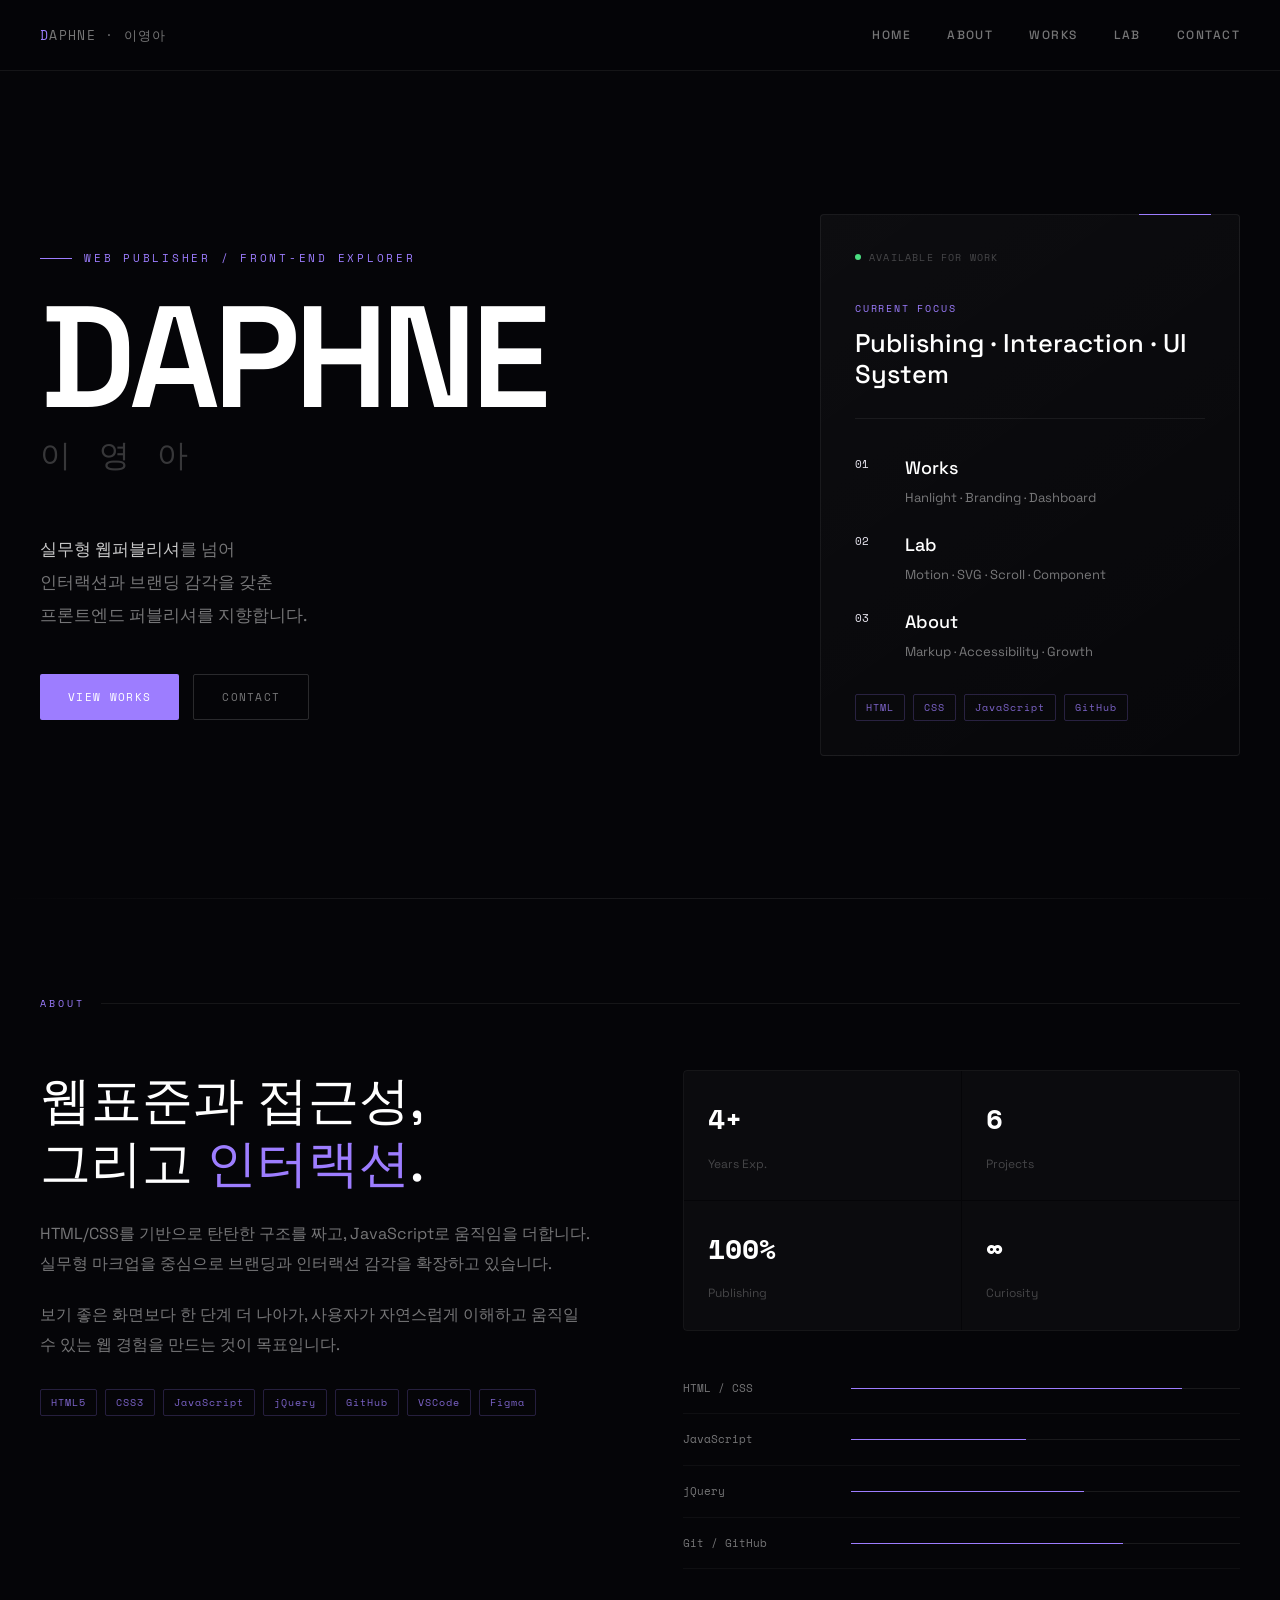
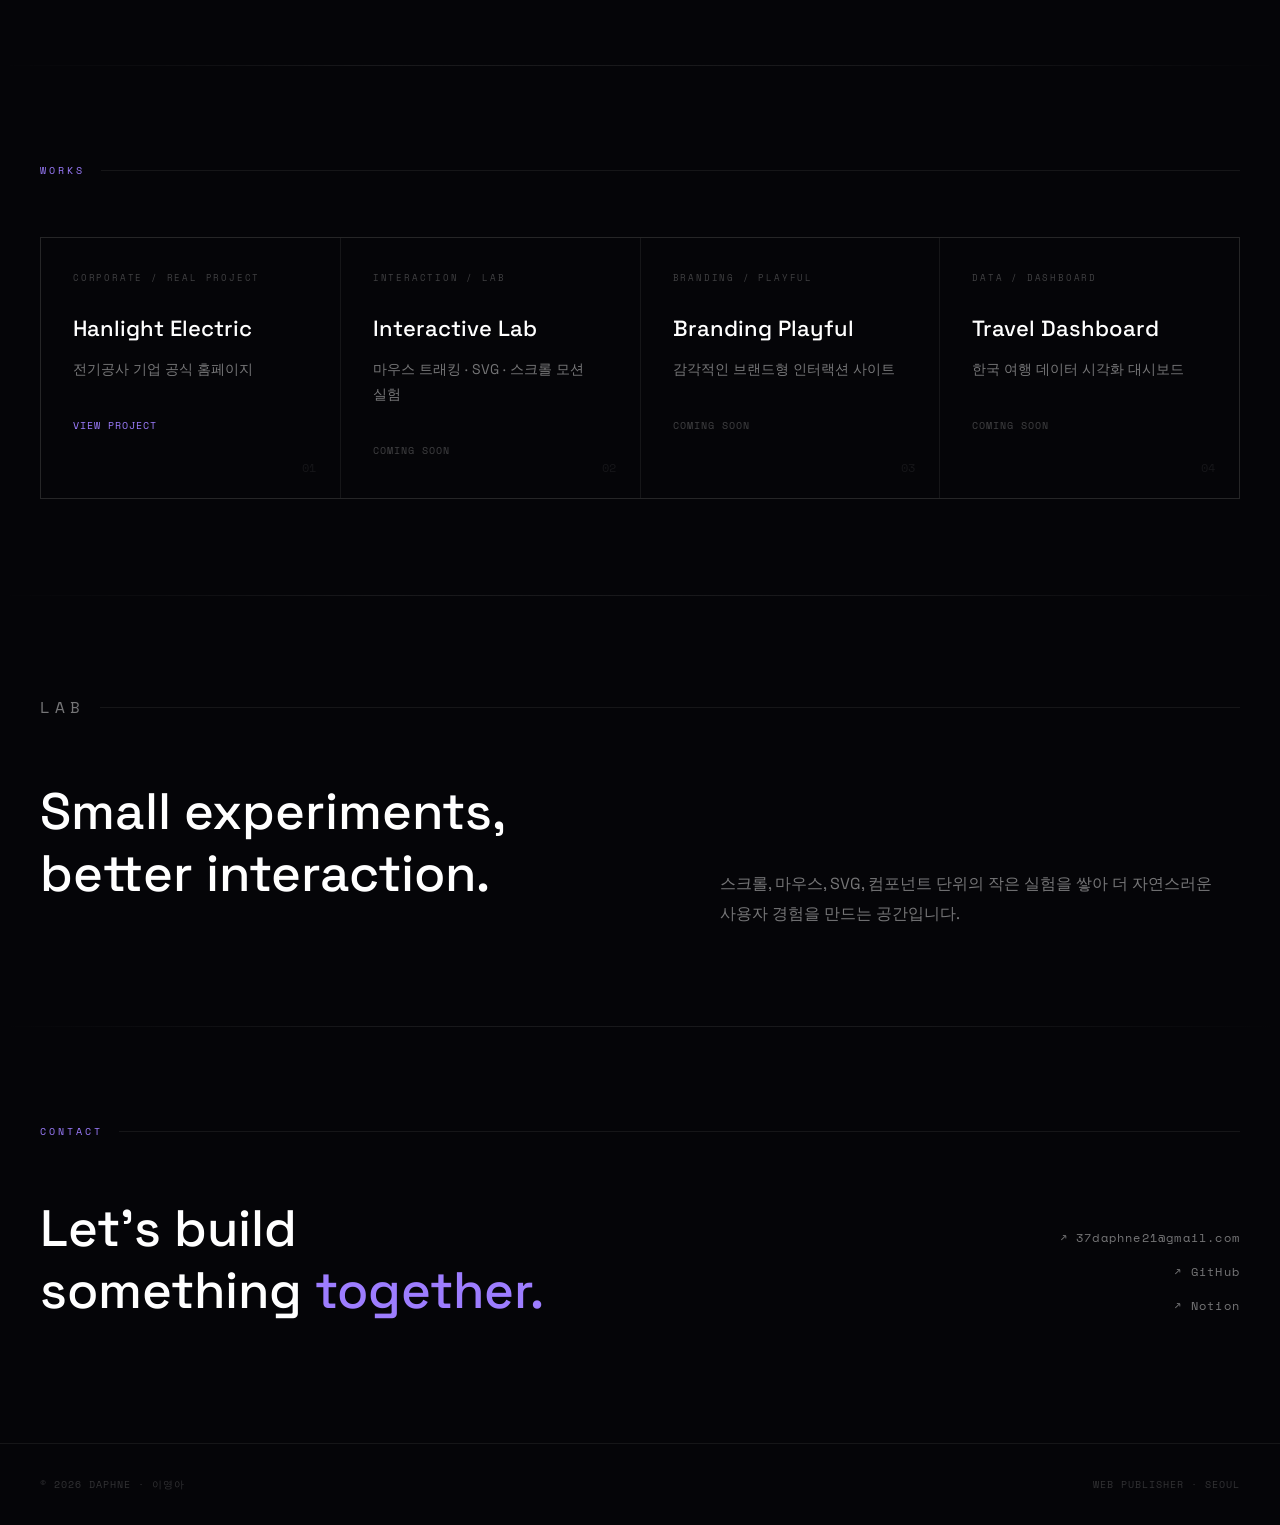
==== index.html @ a9fb4ed0 "[Main] 러프 설계" ====
<!DOCTYPE html>
<html lang="ko">
<head>
  <meta charset="UTF-8">
  <meta name="viewport" content="width=device-width, initial-scale=1.0">
  <meta name="description" content="DAPHNE · 이영아 · Web Publisher Portfolio">
  <meta name="author" content="Daphne · 이영아">
  <title>DAPHNE · 이영아 · Portfolio</title>
  <link rel="preconnect" href="https://fonts.googleapis.com">
  <link rel="preconnect" href="https://fonts.gstatic.com" crossorigin>
  <link href="https://fonts.googleapis.com/css2?family=Space+Grotesk:wght@300;400;500;600;700&family=Space+Mono:wght@400;700&display=swap" rel="stylesheet">
  <link rel="stylesheet" href="./assets/css/style.css">
</head>
<body>
  <header class="header">
    <a href="#hero" class="header__logo"><span>D</span>APHNE · 이영아</a>

    <nav class="header__nav" aria-label="주요 메뉴">
      <a href="#hero">Home</a>
      <a href="#about">About</a>
      <a href="#works">Works</a>
      <a href="#lab">Lab</a>
      <a href="#contact">Contact</a>
    </nav>

    <button type="button" class="header__button" aria-label="메뉴 열기" aria-expanded="false">
      <span></span>
      <span></span>
    </button>
  </header>

  <main>
    <section class="hero" id="hero">
      <div class="hero__content">
        <p class="hero__tag">Web Publisher / Front-end Explorer</p>

        <h1 class="hero__title">
          DAPHNE
        </h1>

        <p class="hero__name">이 영 아</p>

        <p class="hero__desc">
          <strong>실무형 웹퍼블리셔</strong>를 넘어<br>
          인터랙션과 브랜딩 감각을 갖춘<br>
          프론트엔드 퍼블리셔를 지향합니다.
        </p>

        <div class="hero__links">
          <a href="#works" class="button button--primary">View Works</a>
          <a href="#contact" class="button button--line">Contact</a>
        </div>
      </div>

      <aside class="hero__panel" aria-label="Portfolio Summary">
        <div class="hero__status">
          <span class="hero__dot"></span>
          Available for work
        </div>

        <div class="hero__panel-block">
          <p class="hero__panel-label">Current Focus</p>
          <p class="hero__panel-title">Publishing · Interaction · UI System</p>
        </div>

        <ol class="hero__index-list">
          <li>
            <span>01</span>
            <a href="#works">
              <strong>Works</strong>
              <em>Hanlight · Branding · Dashboard</em>
            </a>
          </li>
          <li>
            <span>02</span>
            <a href="#lab">
              <strong>Lab</strong>
              <em>Motion · SVG · Scroll · Component</em>
            </a>
          </li>
          <li>
            <span>03</span>
            <a href="#about">
              <strong>About</strong>
              <em>Markup · Accessibility · Growth</em>
            </a>
          </li>
        </ol>

        <div class="hero__stack">
          <span>HTML</span>
          <span>CSS</span>
          <span>JavaScript</span>
          <span>GitHub</span>
        </div>
      </aside>
    </section>

    <div class="divider"></div>

    <section class="section about" id="about">
      <p class="section__label">About</p>

      <div class="about__grid">
        <div>
          <h2 class="about__title">웹표준과 접근성,<br>그리고 <em>인터랙션</em>.</h2>
          <p class="about__text">HTML/CSS를 기반으로 탄탄한 구조를 짜고, JavaScript로 움직임을 더합니다. 실무형 마크업을 중심으로 브랜딩과 인터랙션 감각을 확장하고 있습니다.</p>
          <p class="about__text">보기 좋은 화면보다 한 단계 더 나아가, 사용자가 자연스럽게 이해하고 움직일 수 있는 웹 경험을 만드는 것이 목표입니다.</p>

          <div class="tag-list">
            <span>HTML5</span>
            <span>CSS3</span>
            <span>JavaScript</span>
            <span>jQuery</span>
            <span>GitHub</span>
            <span>VSCode</span>
            <span>Figma</span>
          </div>
        </div>

        <div class="about__side">
          <div class="stat-list">
            <div>
              <strong>4+</strong>
              <span>Years Exp.</span>
            </div>
            <div>
              <strong>6</strong>
              <span>Projects</span>
            </div>
            <div>
              <strong>100%</strong>
              <span>Publishing</span>
            </div>
            <div>
              <strong>∞</strong>
              <span>Curiosity</span>
            </div>
          </div>

          <ul class="skill-list">
            <li><span>HTML / CSS</span><i data-width="85"></i></li>
            <li><span>JavaScript</span><i data-width="45"></i></li>
            <li><span>jQuery</span><i data-width="60"></i></li>
            <li><span>Git / GitHub</span><i data-width="70"></i></li>
          </ul>
        </div>
      </div>
    </section>

    <div class="divider"></div>

    <section class="section works" id="works">
      <p class="section__label">Works</p>

      <div class="works__grid">
        <article class="work-card">
          <p>Corporate / Real Project</p>
          <h3>Hanlight Electric</h3>
          <span>전기공사 기업 공식 홈페이지</span>
          <a href="https://37daphne21.github.io/hanlight/" target="_blank" rel="noopener">View Project</a>
          <em>01</em>
        </article>

        <article class="work-card">
          <p>Interaction / Lab</p>
          <h3>Interactive Lab</h3>
          <span>마우스 트래킹 · SVG · 스크롤 모션 실험</span>
          <b>Coming Soon</b>
          <em>02</em>
        </article>

        <article class="work-card">
          <p>Branding / Playful</p>
          <h3>Branding Playful</h3>
          <span>감각적인 브랜드형 인터랙션 사이트</span>
          <b>Coming Soon</b>
          <em>03</em>
        </article>

        <article class="work-card">
          <p>Data / Dashboard</p>
          <h3>Travel Dashboard</h3>
          <span>한국 여행 데이터 시각화 대시보드</span>
          <b>Coming Soon</b>
          <em>04</em>
        </article>
      </div>
    </section>

    <div class="divider"></div>

    <section class="section lab" id="lab">
      <p class="section__label">Lab</p>

      <div class="lab__grid">
        <h2>Small experiments,<br>better interaction.</h2>
        <p>스크롤, 마우스, SVG, 컴포넌트 단위의 작은 실험을 쌓아 더 자연스러운 사용자 경험을 만드는 공간입니다.</p>
      </div>
    </section>

    <div class="divider"></div>

    <section class="section contact" id="contact">
      <p class="section__label">Contact</p>

      <div class="contact__grid">
        <h2>Let's build<br>something <em>together.</em></h2>

        <div class="contact__links">
          <a href="mailto:37daphne21@gmail.com">↗ 37daphne21@gmail.com</a>
          <a href="https://github.com/37Daphne21" target="_blank" rel="noopener">↗ GitHub</a>
          <a href="https://www.notion.so/daphne3721/" target="_blank" rel="noopener">↗ Notion</a>
        </div>
      </div>
    </section>
  </main>

  <footer class="footer">
    <span>© 2026 DAPHNE · 이영아</span>
    <span>WEB PUBLISHER · SEOUL</span>
  </footer>
  <script src="./assets/js/main.js"></script>
</body>
</html>
---- assets/css/style.css ----
@charset "UTF-8";

/* Root */
:root {
  --color-bg: #050508;
  --color-surface: rgba(255, 255, 255, 0.025);
  --color-border: rgba(255, 255, 255, 0.065);
  --color-text: #e8e6f0;
  --color-muted: rgba(255, 255, 255, 0.45);
  --color-dim: rgba(255, 255, 255, 0.24);
  --color-accent: #9d7dff;
  --color-accent-hover: #b399ff;
  --color-green: #4ade80;
  --font-sans: 'Space Grotesk', sans-serif;
  --font-mono: 'Space Mono', monospace;
  --side-padding: clamp(20px, 5vw, 40px);
}

/* Reset */
*, *::before, *::after {
  box-sizing: border-box;
}

html {
  scroll-behavior: smooth;
  -webkit-text-size-adjust: 100%;
}

body {
  overflow-x: hidden;
  overflow-wrap: break-word;
  min-width: 320px;
  margin: 0;
  background: var(--color-bg);
  color: var(--color-text);
  font-family: var(--font-sans);
  font-size: 16px;
  line-height: 1.7;
  word-break: keep-all;
}

h1, h2, h3, h4, h5, h6, p, figure, blockquote {
  margin: 0;
}

ul, ol {
  margin: 0;
  padding: 0;
  list-style: none;
}

a {
  color: inherit;
  text-decoration: none;
}

button {
  padding: 0;
  border: 0;
  background: none;
  font: inherit;
  cursor: pointer;
}

/* Header */
.header {
  position: sticky;
  top: 0;
  z-index: 100;
  display: flex;
  align-items: center;
  justify-content: space-between;
  padding: 24px var(--side-padding);
  border-bottom: 1px solid var(--color-border);
  background: rgba(5, 5, 8, 0.86);
  backdrop-filter: blur(12px);
}

.header__logo {
  font-family: var(--font-mono);
  font-size: 13px;
  letter-spacing: 0.1em;
  color: var(--color-muted);
}

.header__logo span {
  color: var(--color-accent);
}

.header__nav {
  display: flex;
  gap: clamp(22px, 3vw, 36px);
}

.header__nav a {
  font-size: 12px;
  font-weight: 500;
  letter-spacing: 0.12em;
  color: var(--color-muted);
  text-transform: uppercase;
  transition: color 0.2s ease;
}

.header__nav a:hover {
  color: #fff;
}

.header__button {
  display: none;
  flex-direction: column;
  gap: 5px;
  padding: 4px;
}

.header__button span {
  display: block;
  width: 22px;
  height: 1px;
  background: var(--color-muted);
}

/* Hero */
.hero {
  position: relative;
  z-index: 1;
  display: grid;
  grid-template-columns: minmax(0, 1fr) minmax(300px, 420px);
  align-items: center;
  gap: clamp(40px, 7vw, 120px);
  min-height: calc(100svh - 73px);
  padding: clamp(56px, 8vw, 104px) var(--side-padding) clamp(72px, 8vw, 112px);
}

.hero__tag {
  display: flex;
  align-items: center;
  gap: 12px;
  margin-bottom: 24px;
  font-family: var(--font-mono);
  font-size: 11px;
  letter-spacing: 0.25em;
  color: var(--color-accent);
  text-transform: uppercase;
}

.hero__tag::before {
  content: "";
  width: 32px;
  height: 1px;
  background: var(--color-accent);
}

.hero__title {
  margin-bottom: 6px;
  font-size: clamp(64px, 12vw, 144px);
  font-weight: 600;
  line-height: 0.92;
  letter-spacing: -0.045em;
  color: #fff;
}

.hero__name {
  margin-bottom: clamp(34px, 4vw, 52px);
  font-size: clamp(17px, 2.4vw, 34px);
  font-weight: 300;
  letter-spacing: 0.32em;
  color: rgba(255, 255, 255, 0.2);
}

.hero__desc {
  max-width: 520px;
  margin-bottom: 42px;
  font-size: clamp(16px, 1.35vw, 20px);
  line-height: 1.9;
  color: var(--color-muted);
}

.hero__desc strong {
  color: rgba(255, 255, 255, 0.78);
  font-weight: 500;
}

.hero__links {
  display: flex;
  flex-wrap: wrap;
  gap: 14px;
}

.button {
  display: inline-flex;
  align-items: center;
  justify-content: center;
  padding: 13px 28px;
  border-radius: 2px;
  font-family: var(--font-mono);
  font-size: 11px;
  letter-spacing: 0.12em;
  text-transform: uppercase;
  transition: background 0.2s ease, border-color 0.2s ease, color 0.2s ease;
}

.button--primary {
  background: var(--color-accent);
  color: #fff;
}

.button--primary:hover {
  background: var(--color-accent-hover);
}

.button--line {
  border: 1px solid rgba(255, 255, 255, 0.15);
  color: var(--color-muted);
}

.button--line:hover {
  border-color: rgba(255, 255, 255, 0.4);
  color: #fff;
}

.hero__panel {
  position: relative;
  padding: clamp(24px, 3vw, 34px);
  border: 1px solid var(--color-border);
  border-radius: 4px;
  background: linear-gradient(145deg, rgba(255, 255, 255, 0.035), rgba(255, 255, 255, 0.012));
}

.hero__panel::before {
  content: "";
  position: absolute;
  top: -1px;
  right: 28px;
  width: 72px;
  height: 1px;
  background: var(--color-accent);
}

.hero__status {
  display: flex;
  align-items: center;
  gap: 8px;
  margin-bottom: 34px;
  font-family: var(--font-mono);
  font-size: 10px;
  letter-spacing: 0.12em;
  color: var(--color-dim);
  text-transform: uppercase;
}

.hero__dot {
  width: 6px;
  height: 6px;
  border-radius: 50%;
  background: var(--color-green);
  animation: pulse 2s ease-in-out infinite;
}

.hero__panel-block {
  margin-bottom: 34px;
  padding-bottom: 28px;
  border-bottom: 1px solid var(--color-border);
}

.hero__panel-label {
  margin-bottom: 10px;
  font-family: var(--font-mono);
  font-size: 10px;
  letter-spacing: 0.18em;
  color: var(--color-accent);
  text-transform: uppercase;
}

.hero__panel-title {
  font-size: clamp(20px, 2vw, 28px);
  font-weight: 500;
  line-height: 1.25;
  color: #fff;
}

.hero__index-list {
  display: grid;
  gap: 22px;
  margin-bottom: 32px;
}

.hero__index-list li {
  display: grid;
  grid-template-columns: 34px minmax(0, 1fr);
  gap: 16px;
}

.hero__index-list span {
  padding-top: 2px;
  font-family: var(--font-mono);
  font-size: 11px;
  color: var(--color-text-dim);
}

.hero__index-list strong {
  display: block;
  margin-bottom: 4px;
  font-size: 18px;
  font-weight: 500;
  color: #fff;
}

.hero__index-list em {
  display: block;
  font-size: 13px;
  font-style: normal;
  line-height: 1.55;
  color: var(--color-muted);
}

.hero__stack {
  display: flex;
  flex-wrap: wrap;
  gap: 8px;
}

.hero__stack span,
.tag-list span {
  padding: 4px 10px;
  border: 1px solid rgba(157, 125, 255, 0.22);
  border-radius: 2px;
  font-family: var(--font-mono);
  font-size: 10px;
  letter-spacing: 0.1em;
  color: rgba(157, 125, 255, 0.78);
}

@keyframes pulse {
  0%, 100% {
    opacity: 1;
  }

  50% {
    opacity: 0.3;
  }
}

/* Common Section */
.divider {
  position: relative;
  z-index: 1;
  height: 1px;
  background: linear-gradient(90deg, transparent, rgba(255, 255, 255, 0.08) 30%, rgba(255, 255, 255, 0.08) 70%, transparent);
}

.section {
  position: relative;
  z-index: 1;
  padding: clamp(64px, 8vw, 96px) var(--side-padding);
}

.section__label {
  display: flex;
  align-items: center;
  gap: 16px;
  margin-bottom: clamp(36px, 5vw, 58px);
  font-family: var(--font-mono);
  font-size: 10px;
  letter-spacing: 0.3em;
  color: var(--color-accent);
  text-transform: uppercase;
}

.section__label::after {
  content: "";
  flex: 1;
  height: 1px;
  background: var(--color-border);
}

/* About */
.about__grid {
  display: grid;
  grid-template-columns: 1fr 1fr;
  gap: clamp(42px, 7vw, 86px);
  align-items: start;
}

.about__title,
.lab h2,
.contact h2 {
  margin-bottom: 24px;
  font-size: clamp(28px, 4vw, 56px);
  font-weight: 500;
  line-height: 1.22;
  color: #fff;
}

.about__title em,
.contact h2 em {
  color: var(--color-accent);
  font-style: normal;
}

.about__text {
  max-width: 620px;
  margin-bottom: 20px;
  font-size: 16px;
  line-height: 1.9;
  color: var(--color-muted);
}

.tag-list {
  display: flex;
  flex-wrap: wrap;
  gap: 8px;
  margin-top: 28px;
}

.stat-list {
  display: grid;
  grid-template-columns: repeat(2, 1fr);
  gap: 1px;
  margin-bottom: 32px;
  border: 1px solid var(--color-border);
  border-radius: 4px;
  overflow: hidden;
}

.stat-list div {
  padding: 24px;
  background: var(--color-surface);
}

.stat-list strong {
  display: block;
  margin-bottom: 6px;
  font-family: var(--font-mono);
  font-size: 28px;
  color: #fff;
}

.stat-list span {
  font-size: 12px;
  color: var(--color-dim);
}

.skill-list li {
  display: grid;
  grid-template-columns: 150px 1fr;
  align-items: center;
  gap: 18px;
  padding: 16px 0;
  border-bottom: 1px solid rgba(255, 255, 255, 0.04);
}

.skill-list span {
  font-family: var(--font-mono);
  font-size: 11px;
  color: var(--color-muted);
}

.skill-list i {
  position: relative;
  display: block;
  height: 1px;
  background: rgba(255, 255, 255, 0.08);
}

.skill-list i::before {
  content: "";
  position: absolute;
  left: 0;
  top: 0;
  width: var(--bar-width, 0%);
  height: 1px;
  background: var(--color-accent);
  transition: width 1.2s cubic-bezier(0.4, 0, 0.2, 1);
}

/* Works */
.works__grid {
  display: grid;
  grid-template-columns: repeat(auto-fit, minmax(260px, 1fr));
  gap: 1px;
  border: 1px solid var(--color-border);
  background: var(--color-border);
}

.work-card {
  position: relative;
  overflow: hidden;
  min-height: 260px;
  padding: 32px;
  background: var(--color-bg);
  transition: background 0.2s ease;
}

.work-card:hover {
  background: rgba(157, 125, 255, 0.05);
}

.work-card p {
  margin-bottom: 24px;
  font-family: var(--font-mono);
  font-size: 9px;
  letter-spacing: 0.2em;
  color: var(--color-dim);
  text-transform: uppercase;
}

.work-card h3 {
  margin-bottom: 10px;
  font-size: 22px;
  font-weight: 500;
  color: #fff;
}

.work-card > span {
  display: block;
  margin-bottom: 28px;
  font-size: 14px;
  line-height: 1.8;
  color: var(--color-muted);
}

.work-card a,
.work-card b {
  font-family: var(--font-mono);
  font-size: 10px;
  letter-spacing: 0.1em;
  color: var(--color-accent);
  text-transform: uppercase;
}

.work-card b {
  color: var(--color-dim);
  font-weight: 400;
}

.work-card em {
  position: absolute;
  right: 24px;
  bottom: 20px;
  font-family: var(--font-mono);
  font-size: 12px;
  font-style: normal;
  color: rgba(255, 255, 255, 0.07);
}

/* Lab */
.lab__grid {
  display: grid;
  grid-template-columns: minmax(0, 1fr) minmax(260px, 520px);
  gap: clamp(36px, 6vw, 86px);
  align-items: end;
}

.lab p {
  font-size: 16px;
  line-height: 1.9;
  color: var(--color-muted);
}

/* Contact */
.contact__grid {
  display: grid;
  grid-template-columns: 1fr auto;
  gap: clamp(36px, 7vw, 96px);
  align-items: center;
}

.contact__links {
  display: grid;
  gap: 14px;
  justify-items: end;
}

.contact__links a {
  font-family: var(--font-mono);
  font-size: 12px;
  letter-spacing: 0.1em;
  color: var(--color-muted);
  transition: color 0.2s ease;
}

.contact__links a:hover {
  color: var(--color-accent);
}

/* Footer */
.footer {
  position: relative;
  z-index: 1;
  display: flex;
  justify-content: space-between;
  gap: 12px;
  padding: 32px var(--side-padding);
  border-top: 1px solid var(--color-border);
  font-family: var(--font-mono);
  font-size: 10px;
  letter-spacing: 0.1em;
  color: rgba(255, 255, 255, 0.18);
}

/* Responsive */
@media (max-width: 900px) {
  .header__nav {
    display: none;
  }

  .header__button {
    display: flex;
  }

  .hero {
    grid-template-columns: 1fr;
    align-items: start;
    min-height: auto;
  }

  .hero__panel {
    max-width: 620px;
  }

  .about__grid,
  .lab__grid,
  .contact__grid {
    grid-template-columns: 1fr;
  }

  .contact__links {
    justify-items: start;
  }
}

@media (max-width: 640px) {
  .header {
    padding: 20px var(--side-padding);
  }

  .hero {
    padding-top: 52px;
  }

  .hero__title {
    font-size: clamp(54px, 18vw, 86px);
  }

  .hero__links {
    flex-direction: column;
    align-items: flex-start;
  }

  .button {
    width: 100%;
  }

  .skill-list li {
    grid-template-columns: 1fr;
    gap: 10px;
  }

  .stat-list {
    grid-template-columns: 1fr 1fr;
  }

  .footer {
    flex-direction: column;
  }
}
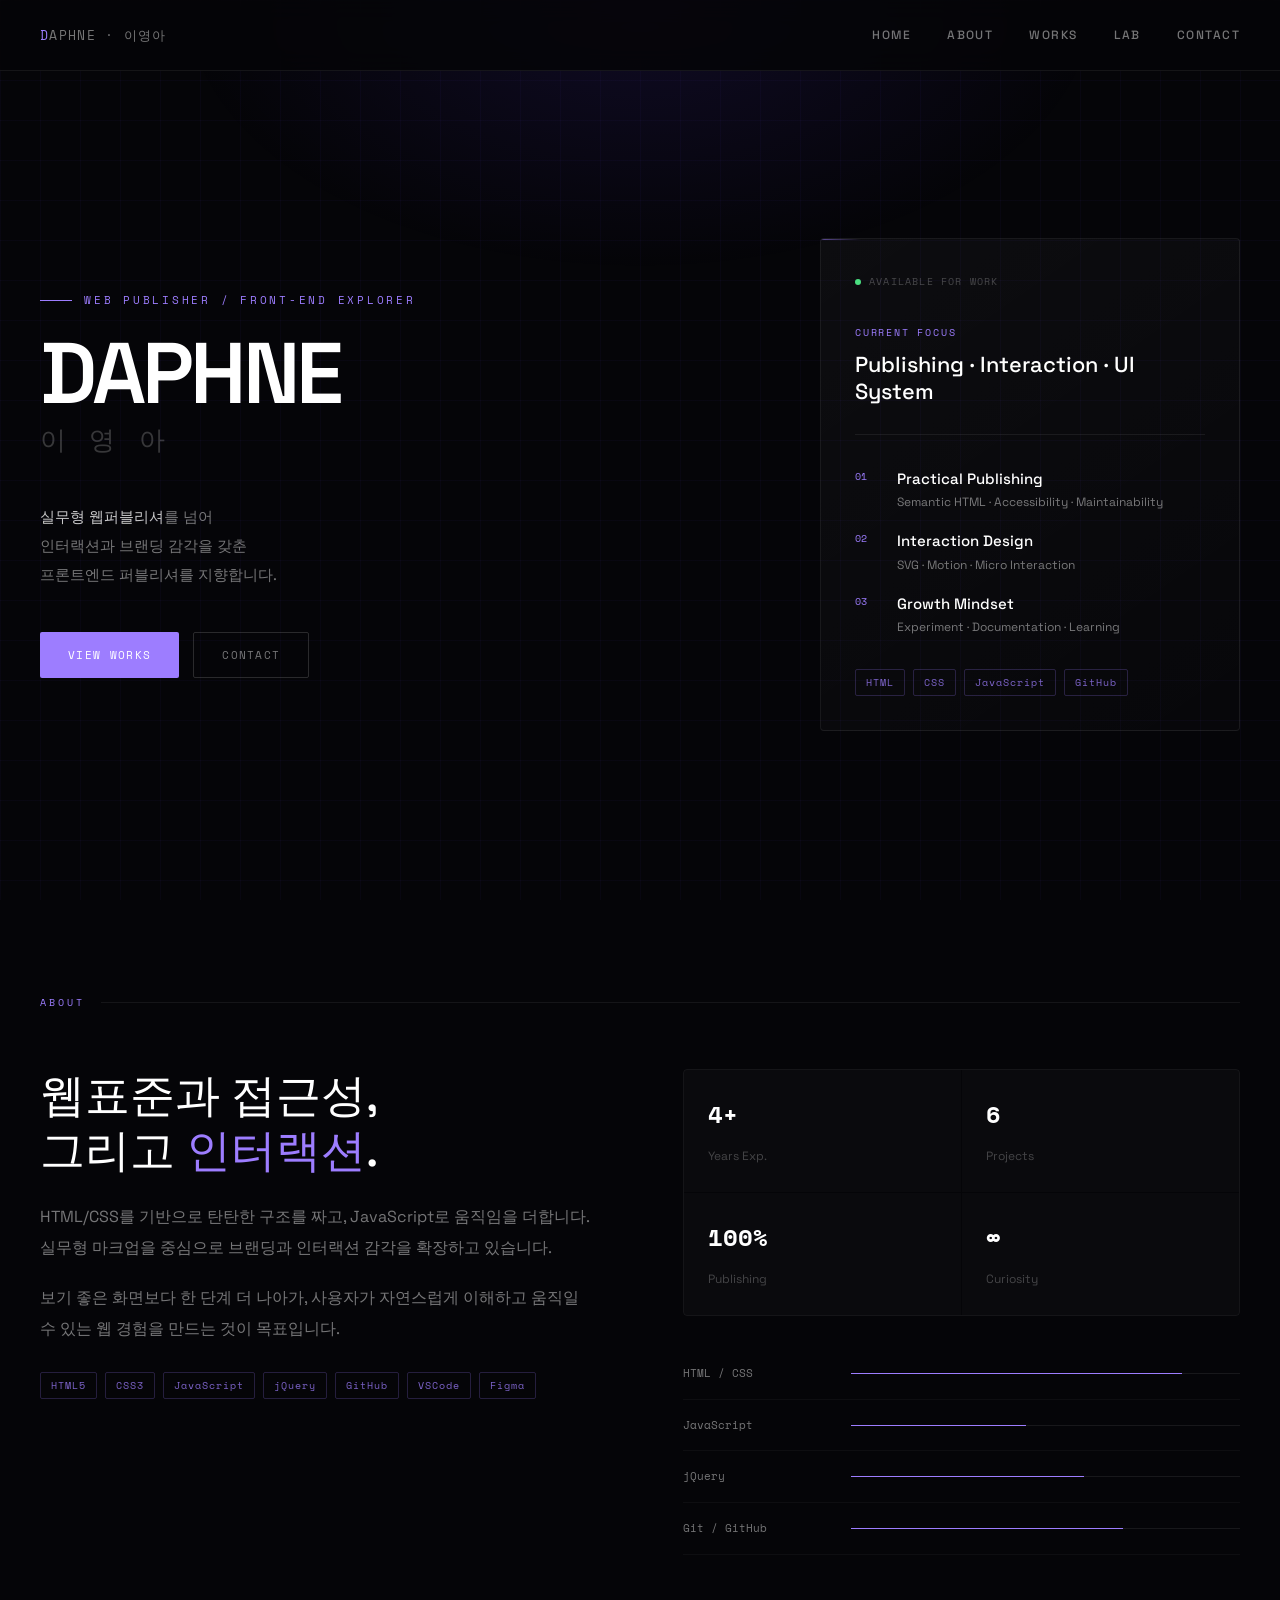
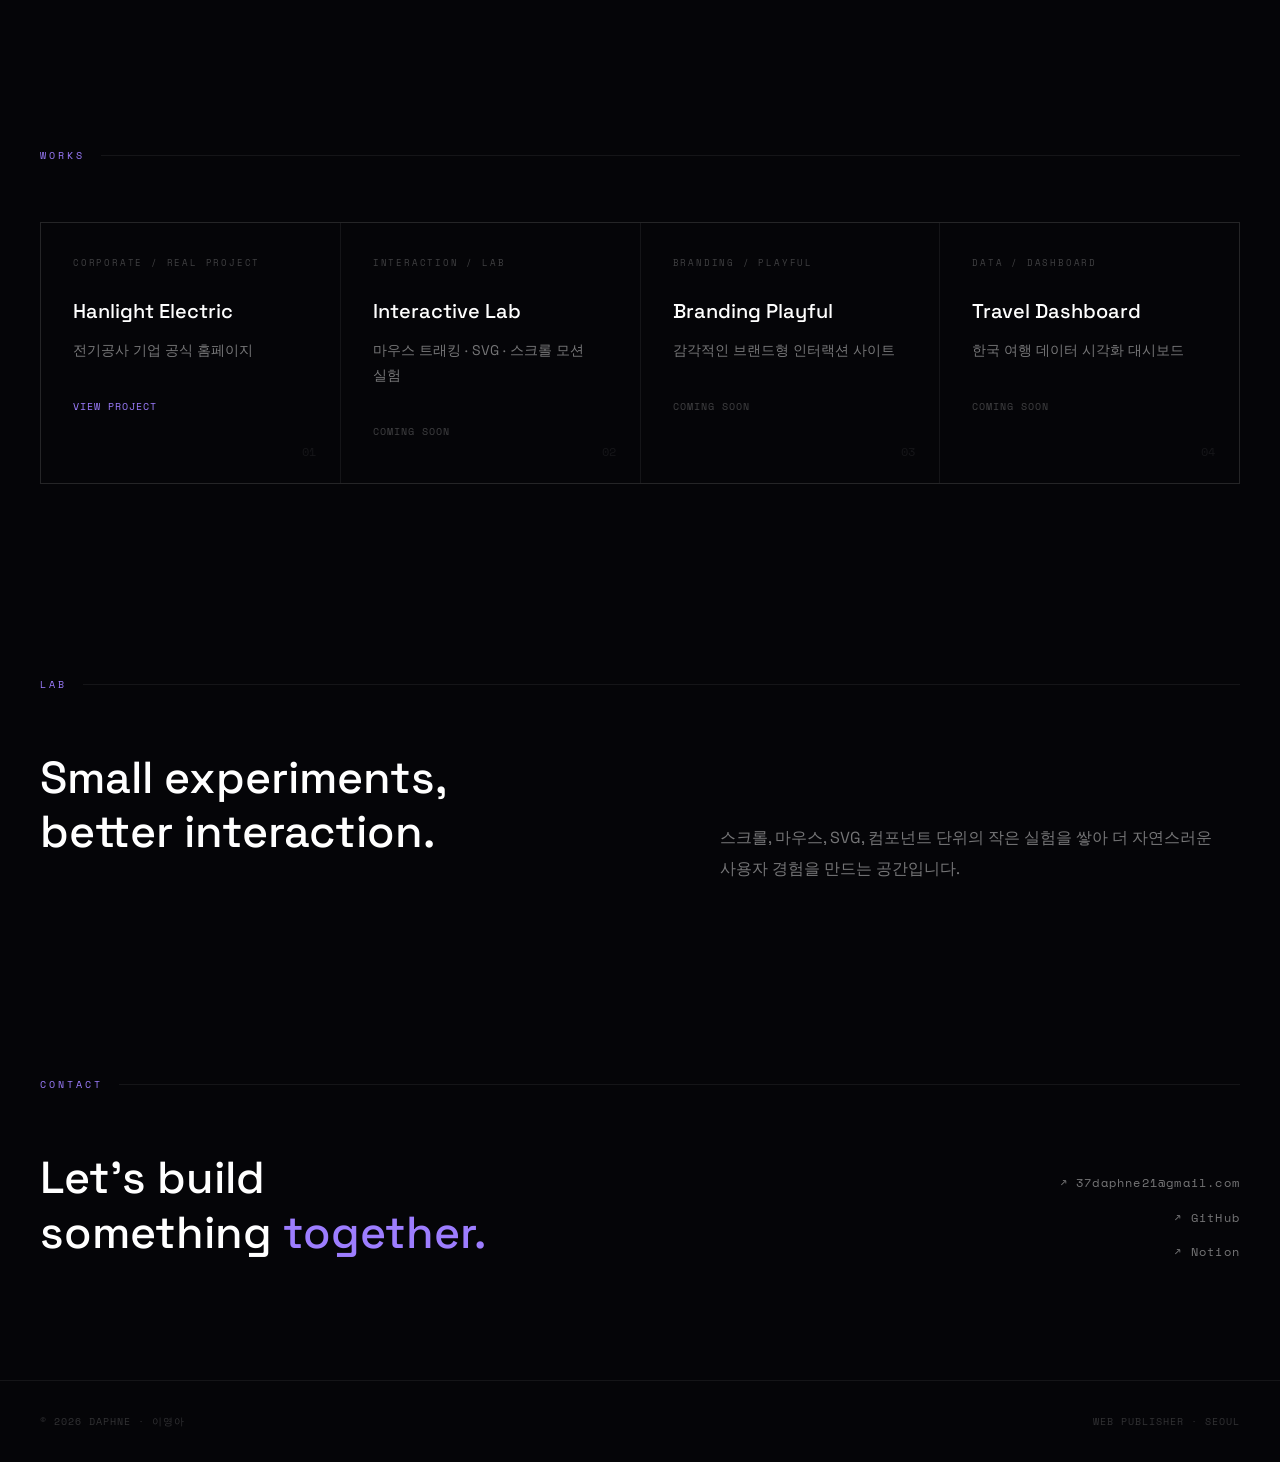
==== commit 112ecc47: "[Hero] 1차 완료" ====
--- a/index.html
+++ b/index.html
@@ -12,214 +12,222 @@
   <link rel="stylesheet" href="./assets/css/style.css">
 </head>
 <body>
-  <header class="header">
-    <a href="#hero" class="header__logo"><span>D</span>APHNE · 이영아</a>
+  <div class="wrap">
+    <!-- Grid Background -->
+    <div class="grid-bg" aria-hidden="true"></div>
+    <div class="noise" aria-hidden="true"></div>
 
-    <nav class="header__nav" aria-label="주요 메뉴">
-      <a href="#hero">Home</a>
-      <a href="#about">About</a>
-      <a href="#works">Works</a>
-      <a href="#lab">Lab</a>
-      <a href="#contact">Contact</a>
-    </nav>
+    <!-- Header -->
+    <header class="header">
+      <a href="#hero" class="header__logo"><span>D</span>APHNE · 이영아</a>
+  
+      <nav class="header__nav" aria-label="주요 메뉴">
+        <a href="#hero">Home</a>
+        <a href="#about">About</a>
+        <a href="#works">Works</a>
+        <a href="#lab">Lab</a>
+        <a href="#contact">Contact</a>
+      </nav>
+  
+      <button type="button" class="header__button" aria-label="메뉴 열기" aria-expanded="false">
+        <span></span>
+        <span></span>
+      </button>
+    </header>
+  
+    <main>
+      <!-- Hero -->
+      <section class="hero" id="hero">
+        <div class="hero__content">
+          <p class="hero__tag">Web Publisher / Front-end Explorer</p>
+  
+          <h1 class="hero__title">
+            DAPHNE
+          </h1>
+  
+          <p class="hero__name">이 영 아</p>
+  
+          <p class="hero__desc">
+            <strong>실무형 웹퍼블리셔</strong>를 넘어<br>
+            인터랙션과 브랜딩 감각을 갖춘<br>
+            프론트엔드 퍼블리셔를 지향합니다.
+          </p>
+  
+          <div class="hero__links">
+            <a href="#works" class="button button--primary">View Works</a>
+            <a href="#contact" class="button button--line">Contact</a>
+          </div>
+        </div>
+  
+        <div class="hero__panel">
+          <div class="hero__status">
+            <span class="hero__dot"></span>
+            <span>Available for work</span>
+          </div>
+    
+          <div class="hero__panel-block">
+            <p class="hero__panel-label">Current Focus</p>
+            <h2 class="hero__panel-title">Publishing · Interaction · UI System</h2>
+          </div>
+    
+          <ol class="hero__index-list">
+            <li>
+              <span>01</span>
+              <div>
+                <strong>Practical Publishing</strong>
+                <em>Semantic HTML · Accessibility · Maintainability</em>
+              </div>
+            </li>
+    
+            <li>
+              <span>02</span>
+              <div>
+                <strong>Interaction Design</strong>
+                <em>SVG · Motion · Micro Interaction</em>
+              </div>
+            </li>
+    
+            <li>
+              <span>03</span>
+              <div>
+                <strong>Growth Mindset</strong>
+                <em>Experiment · Documentation · Learning</em>
+              </div>
+            </li>
+          </ol>
+    
+          <div class="hero__stack">
+            <span>HTML</span>
+            <span>CSS</span>
+            <span>JavaScript</span>
+            <span>GitHub</span>
+          </div>
+        </div>
+      </section>
+  
+      <!-- About -->
+      <section class="section about" id="about">
+        <p class="section__label">About</p>
+  
+        <div class="about__grid">
+          <div>
+            <h2 class="about__title">웹표준과 접근성,<br>그리고 <em>인터랙션</em>.</h2>
+            <p class="about__text">HTML/CSS를 기반으로 탄탄한 구조를 짜고, JavaScript로 움직임을 더합니다. 실무형 마크업을 중심으로 브랜딩과 인터랙션 감각을 확장하고 있습니다.</p>
+            <p class="about__text">보기 좋은 화면보다 한 단계 더 나아가, 사용자가 자연스럽게 이해하고 움직일 수 있는 웹 경험을 만드는 것이 목표입니다.</p>
+  
+            <div class="tag-list">
+              <span>HTML5</span>
+              <span>CSS3</span>
+              <span>JavaScript</span>
+              <span>jQuery</span>
+              <span>GitHub</span>
+              <span>VSCode</span>
+              <span>Figma</span>
+            </div>
+          </div>
+  
+          <div class="about__side">
+            <div class="stat-list">
+              <div>
+                <strong>4+</strong>
+                <span>Years Exp.</span>
+              </div>
+              <div>
+                <strong>6</strong>
+                <span>Projects</span>
+              </div>
+              <div>
+                <strong>100%</strong>
+                <span>Publishing</span>
+              </div>
+              <div>
+                <strong>∞</strong>
+                <span>Curiosity</span>
+              </div>
+            </div>
+  
+            <ul class="skill-list">
+              <li><span>HTML / CSS</span><i data-width="85"></i></li>
+              <li><span>JavaScript</span><i data-width="45"></i></li>
+              <li><span>jQuery</span><i data-width="60"></i></li>
+              <li><span>Git / GitHub</span><i data-width="70"></i></li>
+            </ul>
+          </div>
+        </div>
+      </section>
+  
+      <!-- Works -->
+      <section class="section works" id="works">
+        <p class="section__label">Works</p>
+  
+        <div class="works__grid">
+          <article class="work-card">
+            <p>Corporate / Real Project</p>
+            <h3>Hanlight Electric</h3>
+            <span>전기공사 기업 공식 홈페이지</span>
+            <a href="https://37daphne21.github.io/hanlight/" target="_blank" rel="noopener">View Project</a>
+            <em>01</em>
+          </article>
+  
+          <article class="work-card">
+            <p>Interaction / Lab</p>
+            <h3>Interactive Lab</h3>
+            <span>마우스 트래킹 · SVG · 스크롤 모션 실험</span>
+            <b>Coming Soon</b>
+            <em>02</em>
+          </article>
+  
+          <article class="work-card">
+            <p>Branding / Playful</p>
+            <h3>Branding Playful</h3>
+            <span>감각적인 브랜드형 인터랙션 사이트</span>
+            <b>Coming Soon</b>
+            <em>03</em>
+          </article>
+  
+          <article class="work-card">
+            <p>Data / Dashboard</p>
+            <h3>Travel Dashboard</h3>
+            <span>한국 여행 데이터 시각화 대시보드</span>
+            <b>Coming Soon</b>
+            <em>04</em>
+          </article>
+        </div>
+      </section>
+  
+      <!-- Lab -->
+      <section class="section lab" id="lab">
+        <p class="section__label">Lab</p>
+  
+        <div class="lab__grid">
+          <h2>Small experiments,<br>better interaction.</h2>
+          <p>스크롤, 마우스, SVG, 컴포넌트 단위의 작은 실험을 쌓아 더 자연스러운 사용자 경험을 만드는 공간입니다.</p>
+        </div>
+      </section>
+  
+      <!-- Contact -->
+      <section class="section contact" id="contact">
+        <p class="section__label">Contact</p>
+  
+        <div class="contact__grid">
+          <h2>Let's build<br>something <em>together.</em></h2>
+  
+          <div class="contact__links">
+            <a href="mailto:37daphne21@gmail.com">↗ 37daphne21@gmail.com</a>
+            <a href="https://github.com/37Daphne21" target="_blank" rel="noopener">↗ GitHub</a>
+            <a href="https://www.notion.so/daphne3721/" target="_blank" rel="noopener">↗ Notion</a>
+          </div>
+        </div>
+      </section>
+    </main>
 
-    <button type="button" class="header__button" aria-label="메뉴 열기" aria-expanded="false">
-      <span></span>
-      <span></span>
-    </button>
-  </header>
+    <!-- Footer -->
+    <footer class="footer">
+      <span>© 2026 DAPHNE · 이영아</span>
+      <span>WEB PUBLISHER · SEOUL</span>
+    </footer>
+  </div>
 
-  <main>
-    <section class="hero" id="hero">
-      <div class="hero__content">
-        <p class="hero__tag">Web Publisher / Front-end Explorer</p>
-
-        <h1 class="hero__title">
-          DAPHNE
-        </h1>
-
-        <p class="hero__name">이 영 아</p>
-
-        <p class="hero__desc">
-          <strong>실무형 웹퍼블리셔</strong>를 넘어<br>
-          인터랙션과 브랜딩 감각을 갖춘<br>
-          프론트엔드 퍼블리셔를 지향합니다.
-        </p>
-
-        <div class="hero__links">
-          <a href="#works" class="button button--primary">View Works</a>
-          <a href="#contact" class="button button--line">Contact</a>
-        </div>
-      </div>
-
-      <aside class="hero__panel" aria-label="Portfolio Summary">
-        <div class="hero__status">
-          <span class="hero__dot"></span>
-          Available for work
-        </div>
-
-        <div class="hero__panel-block">
-          <p class="hero__panel-label">Current Focus</p>
-          <p class="hero__panel-title">Publishing · Interaction · UI System</p>
-        </div>
-
-        <ol class="hero__index-list">
-          <li>
-            <span>01</span>
-            <a href="#works">
-              <strong>Works</strong>
-              <em>Hanlight · Branding · Dashboard</em>
-            </a>
-          </li>
-          <li>
-            <span>02</span>
-            <a href="#lab">
-              <strong>Lab</strong>
-              <em>Motion · SVG · Scroll · Component</em>
-            </a>
-          </li>
-          <li>
-            <span>03</span>
-            <a href="#about">
-              <strong>About</strong>
-              <em>Markup · Accessibility · Growth</em>
-            </a>
-          </li>
-        </ol>
-
-        <div class="hero__stack">
-          <span>HTML</span>
-          <span>CSS</span>
-          <span>JavaScript</span>
-          <span>GitHub</span>
-        </div>
-      </aside>
-    </section>
-
-    <div class="divider"></div>
-
-    <section class="section about" id="about">
-      <p class="section__label">About</p>
-
-      <div class="about__grid">
-        <div>
-          <h2 class="about__title">웹표준과 접근성,<br>그리고 <em>인터랙션</em>.</h2>
-          <p class="about__text">HTML/CSS를 기반으로 탄탄한 구조를 짜고, JavaScript로 움직임을 더합니다. 실무형 마크업을 중심으로 브랜딩과 인터랙션 감각을 확장하고 있습니다.</p>
-          <p class="about__text">보기 좋은 화면보다 한 단계 더 나아가, 사용자가 자연스럽게 이해하고 움직일 수 있는 웹 경험을 만드는 것이 목표입니다.</p>
-
-          <div class="tag-list">
-            <span>HTML5</span>
-            <span>CSS3</span>
-            <span>JavaScript</span>
-            <span>jQuery</span>
-            <span>GitHub</span>
-            <span>VSCode</span>
-            <span>Figma</span>
-          </div>
-        </div>
-
-        <div class="about__side">
-          <div class="stat-list">
-            <div>
-              <strong>4+</strong>
-              <span>Years Exp.</span>
-            </div>
-            <div>
-              <strong>6</strong>
-              <span>Projects</span>
-            </div>
-            <div>
-              <strong>100%</strong>
-              <span>Publishing</span>
-            </div>
-            <div>
-              <strong>∞</strong>
-              <span>Curiosity</span>
-            </div>
-          </div>
-
-          <ul class="skill-list">
-            <li><span>HTML / CSS</span><i data-width="85"></i></li>
-            <li><span>JavaScript</span><i data-width="45"></i></li>
-            <li><span>jQuery</span><i data-width="60"></i></li>
-            <li><span>Git / GitHub</span><i data-width="70"></i></li>
-          </ul>
-        </div>
-      </div>
-    </section>
-
-    <div class="divider"></div>
-
-    <section class="section works" id="works">
-      <p class="section__label">Works</p>
-
-      <div class="works__grid">
-        <article class="work-card">
-          <p>Corporate / Real Project</p>
-          <h3>Hanlight Electric</h3>
-          <span>전기공사 기업 공식 홈페이지</span>
-          <a href="https://37daphne21.github.io/hanlight/" target="_blank" rel="noopener">View Project</a>
-          <em>01</em>
-        </article>
-
-        <article class="work-card">
-          <p>Interaction / Lab</p>
-          <h3>Interactive Lab</h3>
-          <span>마우스 트래킹 · SVG · 스크롤 모션 실험</span>
-          <b>Coming Soon</b>
-          <em>02</em>
-        </article>
-
-        <article class="work-card">
-          <p>Branding / Playful</p>
-          <h3>Branding Playful</h3>
-          <span>감각적인 브랜드형 인터랙션 사이트</span>
-          <b>Coming Soon</b>
-          <em>03</em>
-        </article>
-
-        <article class="work-card">
-          <p>Data / Dashboard</p>
-          <h3>Travel Dashboard</h3>
-          <span>한국 여행 데이터 시각화 대시보드</span>
-          <b>Coming Soon</b>
-          <em>04</em>
-        </article>
-      </div>
-    </section>
-
-    <div class="divider"></div>
-
-    <section class="section lab" id="lab">
-      <p class="section__label">Lab</p>
-
-      <div class="lab__grid">
-        <h2>Small experiments,<br>better interaction.</h2>
-        <p>스크롤, 마우스, SVG, 컴포넌트 단위의 작은 실험을 쌓아 더 자연스러운 사용자 경험을 만드는 공간입니다.</p>
-      </div>
-    </section>
-
-    <div class="divider"></div>
-
-    <section class="section contact" id="contact">
-      <p class="section__label">Contact</p>
-
-      <div class="contact__grid">
-        <h2>Let's build<br>something <em>together.</em></h2>
-
-        <div class="contact__links">
-          <a href="mailto:37daphne21@gmail.com">↗ 37daphne21@gmail.com</a>
-          <a href="https://github.com/37Daphne21" target="_blank" rel="noopener">↗ GitHub</a>
-          <a href="https://www.notion.so/daphne3721/" target="_blank" rel="noopener">↗ Notion</a>
-        </div>
-      </div>
-    </section>
-  </main>
-
-  <footer class="footer">
-    <span>© 2026 DAPHNE · 이영아</span>
-    <span>WEB PUBLISHER · SEOUL</span>
-  </footer>
   <script src="./assets/js/main.js"></script>
 </body>
 </html>
--- a/assets/css/style.css
+++ b/assets/css/style.css
@@ -1,6 +1,34 @@
 @charset "UTF-8";
 
-/* Root */
+/* Reset */
+*, *::before, *::after {
+  box-sizing: border-box;
+}
+
+h1, h2, h3, h4, h5, h6, p, figure, blockquote {
+  margin: 0;
+}
+
+ul, ol {
+  margin: 0;
+  padding: 0;
+  list-style: none;
+}
+
+a {
+  color: inherit;
+  text-decoration: none;
+}
+
+button {
+  padding: 0;
+  border: 0;
+  background: none;
+  font: inherit;
+  cursor: pointer;
+}
+
+/* Base */
 :root {
   --color-bg: #050508;
   --color-surface: rgba(255, 255, 255, 0.025);
@@ -10,15 +38,12 @@
   --color-dim: rgba(255, 255, 255, 0.24);
   --color-accent: #9d7dff;
   --color-accent-hover: #b399ff;
+  --color-white: #fff;
+  --color-black: #000;
   --color-green: #4ade80;
   --font-sans: 'Space Grotesk', sans-serif;
   --font-mono: 'Space Mono', monospace;
   --side-padding: clamp(20px, 5vw, 40px);
-}
-
-/* Reset */
-*, *::before, *::after {
-  box-sizing: border-box;
 }
 
 html {
@@ -39,27 +64,28 @@
   word-break: keep-all;
 }
 
-h1, h2, h3, h4, h5, h6, p, figure, blockquote {
-  margin: 0;
-}
-
-ul, ol {
-  margin: 0;
-  padding: 0;
-  list-style: none;
-}
-
-a {
-  color: inherit;
-  text-decoration: none;
-}
-
-button {
-  padding: 0;
-  border: 0;
-  background: none;
-  font: inherit;
-  cursor: pointer;
+a:focus-visible,
+button:focus-visible {
+  outline: 2px solid var(--color-accent);
+  outline-offset: 4px;
+}
+
+/* Background effects */
+.grid-bg {
+  position: fixed;
+  inset: 0;
+  background-image: linear-gradient(rgba(120, 80, 255, 0.04) 1px, transparent 1px), linear-gradient(90deg, rgba(120, 80, 255, 0.04) 1px, transparent 1px);
+  background-size: 40px 40px;
+  pointer-events: none;
+  z-index: 0;
+}
+
+.noise {
+  position: fixed;
+  inset: 0;
+  background: radial-gradient(ellipse 60% 50% at 50% 0%, rgba(100, 60, 255, 0.12) 0%, transparent 60%);
+  pointer-events: none;
+  z-index: 0;
 }
 
 /* Header */
@@ -152,7 +178,7 @@
 
 .hero__title {
   margin-bottom: 6px;
-  font-size: clamp(64px, 12vw, 144px);
+  font-size: clamp(54px, 18vw, 86px);
   font-weight: 600;
   line-height: 0.92;
   letter-spacing: -0.045em;
@@ -160,8 +186,8 @@
 }
 
 .hero__name {
-  margin-bottom: clamp(34px, 4vw, 52px);
-  font-size: clamp(17px, 2.4vw, 34px);
+  margin-bottom: clamp(32px, 3.6vw, 40px);
+  font-size: clamp(15px, 2vw, 28px);
   font-weight: 300;
   letter-spacing: 0.32em;
   color: rgba(255, 255, 255, 0.2);
@@ -170,7 +196,7 @@
 .hero__desc {
   max-width: 520px;
   margin-bottom: 42px;
-  font-size: clamp(16px, 1.35vw, 20px);
+  font-size: clamp(15px, 1.2vw, 18px);
   line-height: 1.9;
   color: var(--color-muted);
 }
@@ -219,6 +245,7 @@
 }
 
 .hero__panel {
+  overflow: hidden;
   position: relative;
   padding: clamp(24px, 3vw, 34px);
   border: 1px solid var(--color-border);
@@ -229,11 +256,27 @@
 .hero__panel::before {
   content: "";
   position: absolute;
-  top: -1px;
-  right: 28px;
+  inset: -1px;
+  border-radius: inherit;
+  background: linear-gradient(90deg, transparent, var(--color-accent), transparent);
+  animation: panelLine 16s linear infinite;
+  offset-path: inset(1px round 4px);
+  offset-distance: 0%;
   width: 72px;
   height: 1px;
-  background: var(--color-accent);
+  pointer-events: none;
+}
+
+@keyframes panelLine {
+  100% {
+    offset-distance: 100%;
+  }
+}
+
+@media (prefers-reduced-motion: reduce) {
+  .hero__panel::before {
+    animation: none;
+  }
 }
 
 .hero__status {
@@ -272,7 +315,7 @@
 }
 
 .hero__panel-title {
-  font-size: clamp(20px, 2vw, 28px);
+  font-size: clamp(18px, 1.7vw, 24px);
   font-weight: 500;
   line-height: 1.25;
   color: #fff;
@@ -280,34 +323,37 @@
 
 .hero__index-list {
   display: grid;
-  gap: 22px;
+  gap: 20px;
   margin-bottom: 32px;
 }
 
 .hero__index-list li {
   display: grid;
-  grid-template-columns: 34px minmax(0, 1fr);
-  gap: 16px;
+  grid-template-columns: 28px minmax(0, 1fr);
+  gap: 14px;
+  align-items: start;
 }
 
 .hero__index-list span {
-  padding-top: 2px;
-  font-family: var(--font-mono);
-  font-size: 11px;
-  color: var(--color-text-dim);
+  padding-top: 3px;
+  font-family: var(--font-mono);
+  font-size: 10px;
+  line-height: 1;
+  color: var(--color-accent);
 }
 
 .hero__index-list strong {
   display: block;
   margin-bottom: 4px;
-  font-size: 18px;
+  font-size: 15px;
   font-weight: 500;
-  color: #fff;
+  line-height: 1.35;
+  color: var(--color-white);
 }
 
 .hero__index-list em {
   display: block;
-  font-size: 13px;
+  font-size: 12px;
   font-style: normal;
   line-height: 1.55;
   color: var(--color-muted);
@@ -341,13 +387,6 @@
 }
 
 /* Common Section */
-.divider {
-  position: relative;
-  z-index: 1;
-  height: 1px;
-  background: linear-gradient(90deg, transparent, rgba(255, 255, 255, 0.08) 30%, rgba(255, 255, 255, 0.08) 70%, transparent);
-}
-
 .section {
   position: relative;
   z-index: 1;
@@ -385,7 +424,7 @@
 .lab h2,
 .contact h2 {
   margin-bottom: 24px;
-  font-size: clamp(28px, 4vw, 56px);
+  font-size: clamp(26px, 3.5vw, 48px);
   font-weight: 500;
   line-height: 1.22;
   color: #fff;
@@ -398,7 +437,6 @@
 }
 
 .about__text {
-  max-width: 620px;
   margin-bottom: 20px;
   font-size: 16px;
   line-height: 1.9;
@@ -431,7 +469,7 @@
   display: block;
   margin-bottom: 6px;
   font-family: var(--font-mono);
-  font-size: 28px;
+  font-size: 24px;
   color: #fff;
 }
 
@@ -444,7 +482,7 @@
   display: grid;
   grid-template-columns: 150px 1fr;
   align-items: center;
-  gap: 18px;
+  gap: clamp(10px, 1.5vw, 18px);
   padding: 16px 0;
   border-bottom: 1px solid rgba(255, 255, 255, 0.04);
 }
@@ -506,7 +544,7 @@
 
 .work-card h3 {
   margin-bottom: 10px;
-  font-size: 22px;
+  font-size: 20px;
   font-weight: 500;
   color: #fff;
 }
@@ -551,7 +589,7 @@
   align-items: end;
 }
 
-.lab p {
+.lab__grid p {
   font-size: 16px;
   line-height: 1.9;
   color: var(--color-muted);
@@ -614,10 +652,6 @@
     min-height: auto;
   }
 
-  .hero__panel {
-    max-width: 620px;
-  }
-
   .about__grid,
   .lab__grid,
   .contact__grid {
@@ -630,18 +664,6 @@
 }
 
 @media (max-width: 640px) {
-  .header {
-    padding: 20px var(--side-padding);
-  }
-
-  .hero {
-    padding-top: 52px;
-  }
-
-  .hero__title {
-    font-size: clamp(54px, 18vw, 86px);
-  }
-
   .hero__links {
     flex-direction: column;
     align-items: flex-start;
@@ -653,7 +675,6 @@
 
   .skill-list li {
     grid-template-columns: 1fr;
-    gap: 10px;
   }
 
   .stat-list {
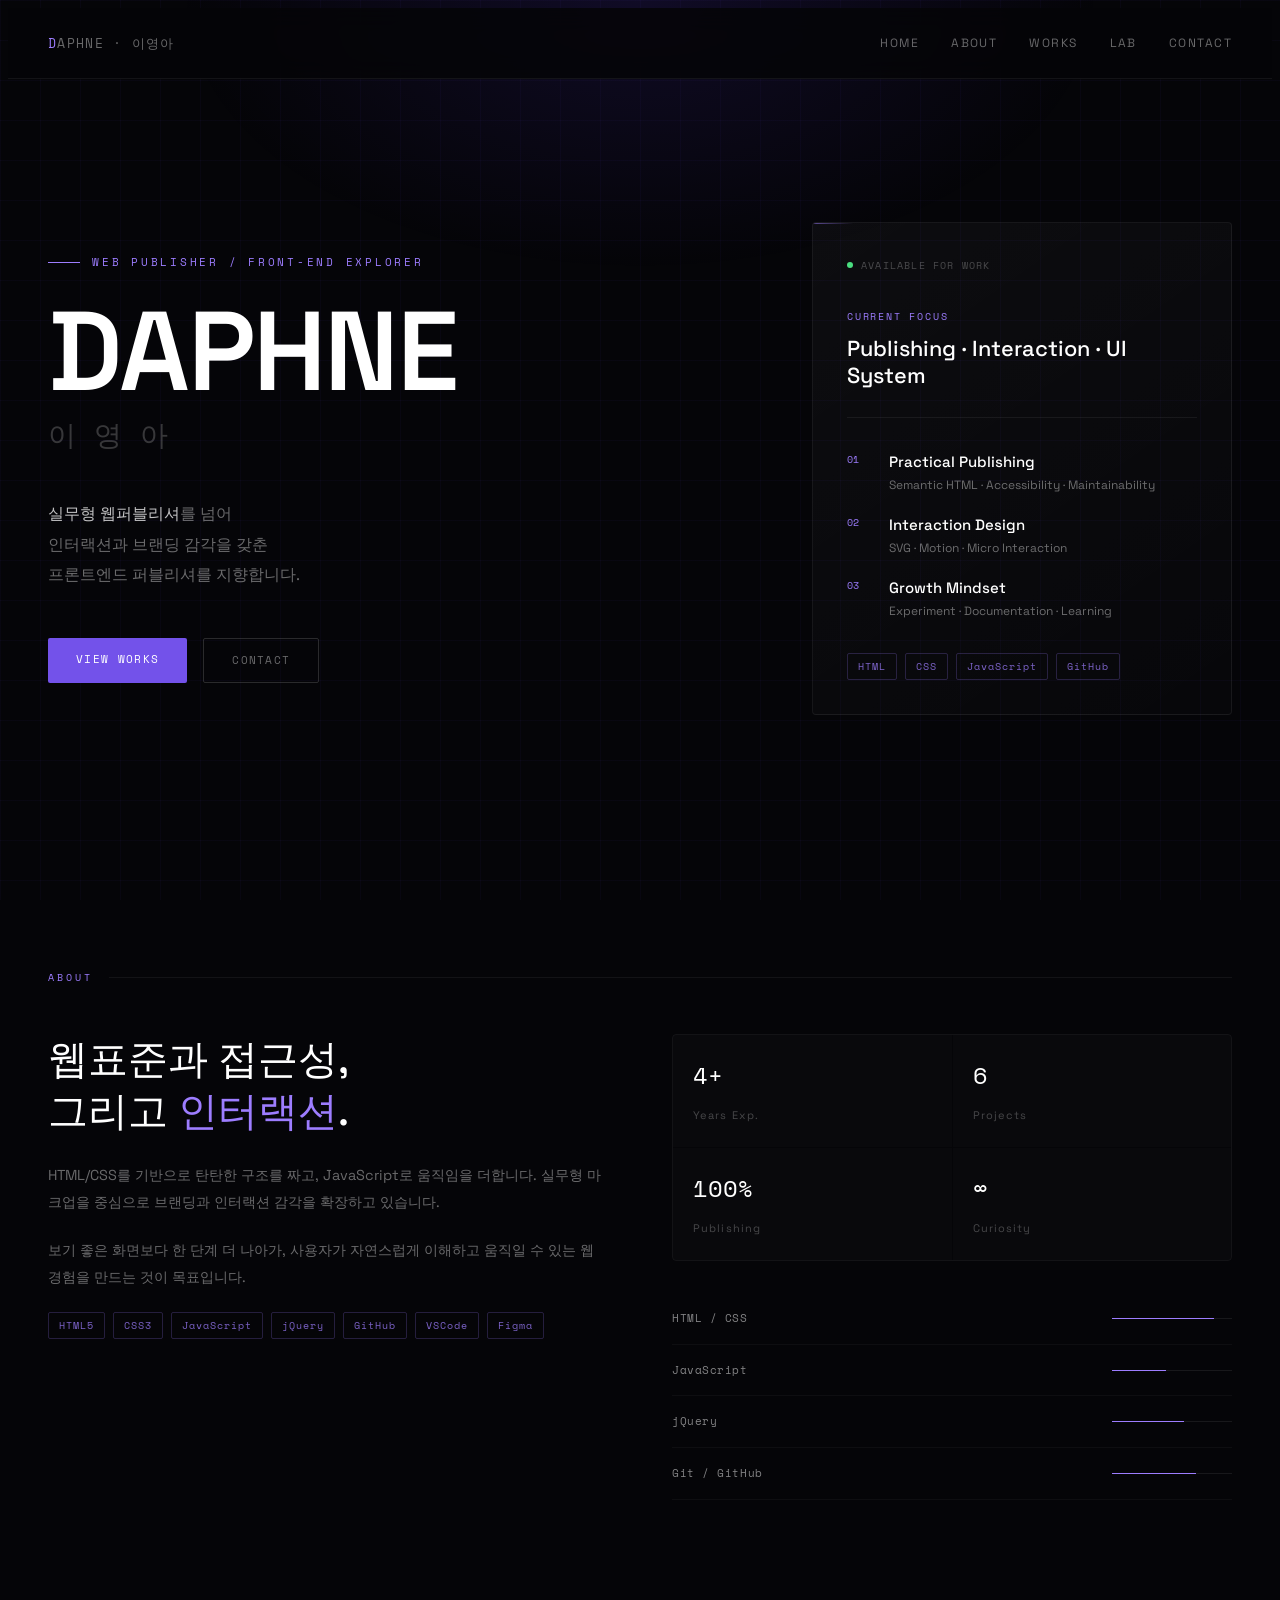
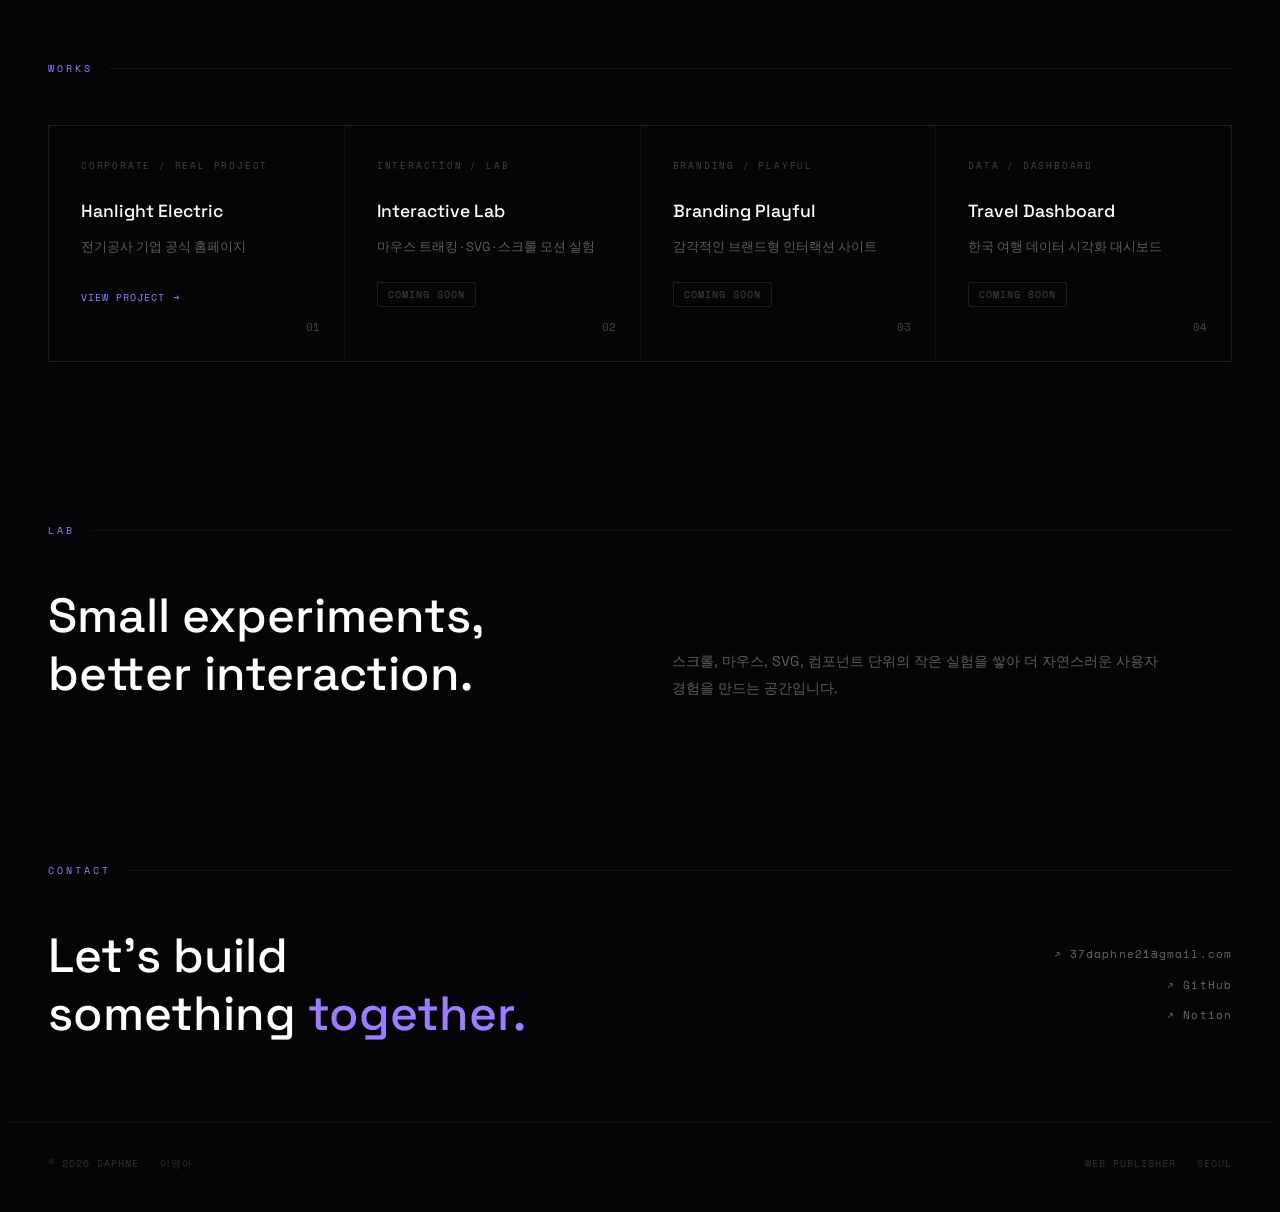
==== commit 6812bcdf: "[Main] 공통 정리, hero 완료" ====
--- a/index.html
+++ b/index.html
@@ -10,12 +10,13 @@
   <link rel="preconnect" href="https://fonts.gstatic.com" crossorigin>
   <link href="https://fonts.googleapis.com/css2?family=Space+Grotesk:wght@300;400;500;600;700&family=Space+Mono:wght@400;700&display=swap" rel="stylesheet">
   <link rel="stylesheet" href="./assets/css/style.css">
+  <script src="./assets/js/main.js" defer></script>
 </head>
 <body>
   <div class="wrap">
     <!-- Grid Background -->
-    <div class="grid-bg" aria-hidden="true"></div>
-    <div class="noise" aria-hidden="true"></div>
+    <div class="bg-grid" aria-hidden="true"></div>
+    <div class="bg-noise" aria-hidden="true"></div>
 
     <!-- Header -->
     <header class="header">
@@ -96,7 +97,7 @@
             </li>
           </ol>
     
-          <div class="hero__stack">
+          <div class="tag">
             <span>HTML</span>
             <span>CSS</span>
             <span>JavaScript</span>
@@ -110,12 +111,12 @@
         <p class="section__label">About</p>
   
         <div class="about__grid">
-          <div>
+          <div class="about__content">
             <h2 class="about__title">웹표준과 접근성,<br>그리고 <em>인터랙션</em>.</h2>
             <p class="about__text">HTML/CSS를 기반으로 탄탄한 구조를 짜고, JavaScript로 움직임을 더합니다. 실무형 마크업을 중심으로 브랜딩과 인터랙션 감각을 확장하고 있습니다.</p>
             <p class="about__text">보기 좋은 화면보다 한 단계 더 나아가, 사용자가 자연스럽게 이해하고 움직일 수 있는 웹 경험을 만드는 것이 목표입니다.</p>
   
-            <div class="tag-list">
+            <div class="tag">
               <span>HTML5</span>
               <span>CSS3</span>
               <span>JavaScript</span>
@@ -165,7 +166,7 @@
             <p>Corporate / Real Project</p>
             <h3>Hanlight Electric</h3>
             <span>전기공사 기업 공식 홈페이지</span>
-            <a href="https://37daphne21.github.io/hanlight/" target="_blank" rel="noopener">View Project</a>
+            <a href="https://37daphne21.github.io/hanlight/" class="button--text button--arrow" target="_blank" rel="noopener">View Project</a>
             <em>01</em>
           </article>
   
@@ -173,7 +174,7 @@
             <p>Interaction / Lab</p>
             <h3>Interactive Lab</h3>
             <span>마우스 트래킹 · SVG · 스크롤 모션 실험</span>
-            <b>Coming Soon</b>
+            <span class="tag tag--mute"><span>Coming Soon</span></span>
             <em>02</em>
           </article>
   
@@ -181,7 +182,7 @@
             <p>Branding / Playful</p>
             <h3>Branding Playful</h3>
             <span>감각적인 브랜드형 인터랙션 사이트</span>
-            <b>Coming Soon</b>
+            <span class="tag tag--mute"><span>Coming Soon</span></span>
             <em>03</em>
           </article>
   
@@ -189,7 +190,7 @@
             <p>Data / Dashboard</p>
             <h3>Travel Dashboard</h3>
             <span>한국 여행 데이터 시각화 대시보드</span>
-            <b>Coming Soon</b>
+            <span class="tag tag--mute"><span>Coming Soon</span></span>
             <em>04</em>
           </article>
         </div>
@@ -227,7 +228,5 @@
       <span>WEB PUBLISHER · SEOUL</span>
     </footer>
   </div>
-
-  <script src="./assets/js/main.js"></script>
 </body>
 </html>
--- a/assets/css/style.css
+++ b/assets/css/style.css
@@ -28,40 +28,118 @@
   cursor: pointer;
 }
 
+
 /* Base */
 :root {
+  --color-black: #000;
+  --color-white: #ffffff;
   --color-bg: #050508;
-  --color-surface: rgba(255, 255, 255, 0.025);
-  --color-border: rgba(255, 255, 255, 0.065);
+  --color-surface: rgba(255, 255, 255, 0.02);
+  --color-border: rgba(255, 255, 255, 0.06);
   --color-text: #e8e6f0;
-  --color-muted: rgba(255, 255, 255, 0.45);
-  --color-dim: rgba(255, 255, 255, 0.24);
+  --color-muted: rgba(255, 255, 255, 0.4);
+  --color-dim: rgba(255, 255, 255, 0.25);
   --color-accent: #9d7dff;
-  --color-accent-hover: #b399ff;
-  --color-white: #fff;
-  --color-black: #000;
+  --color-accent-dark: #7352ea;
+  --color-accent-light: #b89cff;
+  --color-accent-muted: rgba(157, 125, 255, 0.78);
+  --color-accent-border: rgba(157, 125, 255, 0.22);
   --color-green: #4ade80;
   --font-sans: 'Space Grotesk', sans-serif;
   --font-mono: 'Space Mono', monospace;
-  --side-padding: clamp(20px, 5vw, 40px);
 }
 
 html {
   scroll-behavior: smooth;
-  -webkit-text-size-adjust: 100%;
 }
 
 body {
   overflow-x: hidden;
-  overflow-wrap: break-word;
-  min-width: 320px;
-  margin: 0;
   background: var(--color-bg);
   color: var(--color-text);
   font-family: var(--font-sans);
-  font-size: 16px;
   line-height: 1.7;
-  word-break: keep-all;
+}
+
+.wrap {
+  position: relative;
+  min-height: 100vh;
+}
+
+.bg-grid {
+  position: fixed;
+  inset: 0;
+  z-index: 0;
+  background-image: linear-gradient(rgba(120, 80, 255, 0.04) 1px, transparent 1px), linear-gradient(90deg, rgba(120, 80, 255, 0.04) 1px, transparent 1px);
+  background-size: 40px 40px;
+  pointer-events: none;
+}
+
+.bg-noise {
+  position: fixed;
+  inset: 0;
+  z-index: 0;
+  background: radial-gradient(ellipse 60% 50% at 50% 0%, rgba(100, 60, 255, 0.12) 0%, transparent 60%);
+  pointer-events: none;
+}
+
+
+/* Common */
+.button {
+  display: inline-block;
+  padding: 0.75rem 1.75rem;
+  border-radius: 2px;
+  font-family: var(--font-mono);
+  font-size: 11px;
+  letter-spacing: 0.12em;
+  text-transform: uppercase;
+  transition: .2s ease-in-out;
+}
+
+.button--primary {
+  background: var(--color-accent-dark);
+  color: var(--color-white);
+}
+
+.button--primary:hover,
+.button--primary:focus-visible {
+  background: var(--color-accent);
+  text-shadow: 1px 1px 2px var(--color-bg);
+  box-shadow: 0 0 0.75rem rgba(157, 125, 255, 0.35), 0 0 2rem rgba(157, 125, 255, 0.16);
+}
+
+.button--line {
+  border: 1px solid rgba(255, 255, 255, 0.15);
+  background: transparent;
+  color: var(--color-muted);
+}
+
+.button--line:hover,
+.button--line:focus-visible {
+  border-color: var(--color-accent-light);
+  color: var(--color-accent-light);
+  box-shadow: 0 0 0.75rem rgba(126, 189, 255, 0.3), 0 0 2rem rgba(126, 189, 255, 0.15);
+}
+
+.button--text {
+  display: inline-flex;
+  align-items: center;
+  gap: 0.5rem;
+  color: var(--color-accent);
+  font-family: var(--font-mono);
+  font-size: 10px;
+  letter-spacing: 0.1em;
+  text-transform: uppercase;
+  transition: color 0.2s;
+}
+
+.button--text:hover,
+.button--text:focus-visible {
+  color: var(--color-accent-light);
+}
+
+.button--arrow::after {
+  content: '→';
 }
 
 a:focus-visible,
@@ -70,23 +148,28 @@
   outline-offset: 4px;
 }
 
-/* Background effects */
-.grid-bg {
-  position: fixed;
-  inset: 0;
-  background-image: linear-gradient(rgba(120, 80, 255, 0.04) 1px, transparent 1px), linear-gradient(90deg, rgba(120, 80, 255, 0.04) 1px, transparent 1px);
-  background-size: 40px 40px;
-  pointer-events: none;
-  z-index: 0;
-}
-
-.noise {
-  position: fixed;
-  inset: 0;
-  background: radial-gradient(ellipse 60% 50% at 50% 0%, rgba(100, 60, 255, 0.12) 0%, transparent 60%);
-  pointer-events: none;
-  z-index: 0;
-}
+.tag {
+  display: flex;
+  flex-wrap: wrap;
+  gap: 0.5rem;
+}
+
+.tag span {
+  padding: 0.25rem 0.625rem;
+  border: 1px solid var(--color-accent-border);
+  border-radius: 0.125rem;
+  color: var(--color-accent-muted);
+  font-family: var(--font-mono);
+  font-size: 0.625rem;
+  letter-spacing: 0.1em;
+}
+
+.tag--mute span {
+  border: 1px solid rgba(255, 255, 255, 0.1);
+  color: var(--color-dim);
+  text-transform: uppercase;
+}
+
 
 /* Header */
 .header {
@@ -94,41 +177,42 @@
   top: 0;
   z-index: 100;
   display: flex;
-  align-items: center;
   justify-content: space-between;
-  padding: 24px var(--side-padding);
+  align-items: center;
+  padding-block: clamp(1.25rem, 3vw, 1.5rem);
+  padding-inline: clamp(1.25rem, 5vw, 2.5rem);
   border-bottom: 1px solid var(--color-border);
-  background: rgba(5, 5, 8, 0.86);
+  background: rgba(5, 5, 8, 0.85);
   backdrop-filter: blur(12px);
 }
 
 .header__logo {
+  color: var(--color-muted);
   font-family: var(--font-mono);
   font-size: 13px;
   letter-spacing: 0.1em;
+}
+
+.header__logo span {
+  color: var(--color-accent);
+}
+
+.header__nav {
+  display: flex;
+  gap: 2rem;
+}
+
+.header__nav a {
   color: var(--color-muted);
-}
-
-.header__logo span {
-  color: var(--color-accent);
-}
-
-.header__nav {
-  display: flex;
-  gap: clamp(22px, 3vw, 36px);
-}
-
-.header__nav a {
   font-size: 12px;
-  font-weight: 500;
   letter-spacing: 0.12em;
-  color: var(--color-muted);
-  text-transform: uppercase;
-  transition: color 0.2s ease;
-}
-
-.header__nav a:hover {
-  color: #fff;
+  text-transform: uppercase;
+  transition: color 0.2s;
+}
+
+.header__nav a:hover,
+.header__nav a:focus-visible {
+  color: var(--color-white);
 }
 
 .header__button {
@@ -136,6 +220,7 @@
   flex-direction: column;
   gap: 5px;
   padding: 4px;
+  cursor: pointer;
 }
 
 .header__button span {
@@ -145,388 +230,332 @@
   background: var(--color-muted);
 }
 
+
 /* Hero */
 .hero {
   position: relative;
   z-index: 1;
   display: grid;
-  grid-template-columns: minmax(0, 1fr) minmax(300px, 420px);
-  align-items: center;
-  gap: clamp(40px, 7vw, 120px);
-  min-height: calc(100svh - 73px);
-  padding: clamp(56px, 8vw, 104px) var(--side-padding) clamp(72px, 8vw, 112px);
+  grid-template-columns: minmax(0, 1fr) minmax(320px, 420px);
+  align-items: center;
+  gap: clamp(2.5rem, 6vw, 4rem);
+  min-height: 90vh;
+  padding-block: clamp(3rem, 7vw, 4rem) clamp(5rem, 9vw, 6rem);
+  padding-inline: clamp(1.25rem, 5vw, 2.5rem);
 }
 
 .hero__tag {
   display: flex;
   align-items: center;
-  gap: 12px;
-  margin-bottom: 24px;
+  gap: 0.75rem;
+  margin-bottom: 1.5rem;
+  color: var(--color-accent);
   font-family: var(--font-mono);
   font-size: 11px;
   letter-spacing: 0.25em;
-  color: var(--color-accent);
   text-transform: uppercase;
 }
 
 .hero__tag::before {
-  content: "";
+  content: '';
+  display: block;
   width: 32px;
   height: 1px;
   background: var(--color-accent);
 }
 
 .hero__title {
-  margin-bottom: 6px;
-  font-size: clamp(54px, 18vw, 86px);
+  margin-bottom: 0.25rem;
+  color: var(--color-white);
+  font-size: clamp(3.5rem, 10vw, 7rem);
   font-weight: 600;
-  line-height: 0.92;
-  letter-spacing: -0.045em;
-  color: #fff;
+  line-height: 1;
+  letter-spacing: -0.02em;
 }
 
 .hero__name {
-  margin-bottom: clamp(32px, 3.6vw, 40px);
-  font-size: clamp(15px, 2vw, 28px);
+  margin-bottom: 2.5rem;
+  color: rgba(255, 255, 255, 0.2);
+  font-size: clamp(1rem, 2.5vw, 1.75rem);
   font-weight: 300;
-  letter-spacing: 0.32em;
-  color: rgba(255, 255, 255, 0.2);
+  letter-spacing: 0.2em;
 }
 
 .hero__desc {
-  max-width: 520px;
-  margin-bottom: 42px;
-  font-size: clamp(15px, 1.2vw, 18px);
+  max-width: 500px;
+  margin-bottom: 3rem;
+  color: var(--color-muted);
+  font-size: 1rem;
   line-height: 1.9;
-  color: var(--color-muted);
 }
 
 .hero__desc strong {
-  color: rgba(255, 255, 255, 0.78);
+  color: rgba(255, 255, 255, 0.75);
   font-weight: 500;
 }
 
 .hero__links {
   display: flex;
   flex-wrap: wrap;
-  gap: 14px;
-}
-
-.button {
-  display: inline-flex;
-  align-items: center;
-  justify-content: center;
-  padding: 13px 28px;
-  border-radius: 2px;
-  font-family: var(--font-mono);
-  font-size: 11px;
-  letter-spacing: 0.12em;
-  text-transform: uppercase;
-  transition: background 0.2s ease, border-color 0.2s ease, color 0.2s ease;
-}
-
-.button--primary {
-  background: var(--color-accent);
-  color: #fff;
-}
-
-.button--primary:hover {
-  background: var(--color-accent-hover);
-}
-
-.button--line {
-  border: 1px solid rgba(255, 255, 255, 0.15);
-  color: var(--color-muted);
-}
-
-.button--line:hover {
-  border-color: rgba(255, 255, 255, 0.4);
-  color: #fff;
+  gap: 1rem;
 }
 
 .hero__panel {
   overflow: hidden;
   position: relative;
-  padding: clamp(24px, 3vw, 34px);
+  padding: clamp(1.5rem, 3vw, 2.125rem);
   border: 1px solid var(--color-border);
-  border-radius: 4px;
+  border-radius: 0.25rem;
   background: linear-gradient(145deg, rgba(255, 255, 255, 0.035), rgba(255, 255, 255, 0.012));
 }
 
 .hero__panel::before {
   content: "";
   position: absolute;
-  inset: -1px;
+  inset: -0.0625rem;
+  width: 4.5rem;
+  height: 0.0625rem;
   border-radius: inherit;
   background: linear-gradient(90deg, transparent, var(--color-accent), transparent);
   animation: panelLine 16s linear infinite;
-  offset-path: inset(1px round 4px);
+  offset-path: inset(0.0625rem round 0.25rem);
   offset-distance: 0%;
-  width: 72px;
-  height: 1px;
   pointer-events: none;
 }
 
-@keyframes panelLine {
-  100% {
-    offset-distance: 100%;
-  }
-}
-
-@media (prefers-reduced-motion: reduce) {
-  .hero__panel::before {
-    animation: none;
-  }
-}
-
 .hero__status {
   display: flex;
   align-items: center;
-  gap: 8px;
-  margin-bottom: 34px;
-  font-family: var(--font-mono);
-  font-size: 10px;
+  gap: 0.5rem;
+  margin-bottom: 2.125rem;
+  color: var(--color-dim);
+  font-family: var(--font-mono);
+  font-size: 0.625rem;
   letter-spacing: 0.12em;
-  color: var(--color-dim);
   text-transform: uppercase;
 }
 
 .hero__dot {
-  width: 6px;
-  height: 6px;
+  width: 0.375rem;
+  height: 0.375rem;
   border-radius: 50%;
   background: var(--color-green);
   animation: pulse 2s ease-in-out infinite;
 }
 
 .hero__panel-block {
-  margin-bottom: 34px;
-  padding-bottom: 28px;
+  margin-bottom: 2.125rem;
+  padding-bottom: 1.75rem;
   border-bottom: 1px solid var(--color-border);
 }
 
 .hero__panel-label {
-  margin-bottom: 10px;
-  font-family: var(--font-mono);
-  font-size: 10px;
+  margin-bottom: 0.625rem;
+  color: var(--color-accent);
+  font-family: var(--font-mono);
+  font-size: 0.625rem;
   letter-spacing: 0.18em;
-  color: var(--color-accent);
   text-transform: uppercase;
 }
 
 .hero__panel-title {
-  font-size: clamp(18px, 1.7vw, 24px);
+  color: var(--color-white);
+  font-size: clamp(1.125rem, 1.7vw, 1.5rem);
   font-weight: 500;
   line-height: 1.25;
-  color: #fff;
 }
 
 .hero__index-list {
   display: grid;
-  gap: 20px;
-  margin-bottom: 32px;
+  gap: 1.25rem;
+  margin-bottom: 2rem;
 }
 
 .hero__index-list li {
   display: grid;
-  grid-template-columns: 28px minmax(0, 1fr);
-  gap: 14px;
+  grid-template-columns: 1.75rem minmax(0, 1fr);
+  gap: 0.875rem;
   align-items: start;
 }
 
 .hero__index-list span {
-  padding-top: 3px;
-  font-family: var(--font-mono);
-  font-size: 10px;
+  padding-top: 0.1875rem;
+  color: var(--color-accent);
+  font-family: var(--font-mono);
+  font-size: 0.625rem;
   line-height: 1;
-  color: var(--color-accent);
 }
 
 .hero__index-list strong {
   display: block;
-  margin-bottom: 4px;
-  font-size: 15px;
+  margin-bottom: 0.25rem;
+  color: var(--color-white);
+  font-size: 0.9375rem;
   font-weight: 500;
   line-height: 1.35;
-  color: var(--color-white);
 }
 
 .hero__index-list em {
   display: block;
-  font-size: 12px;
+  color: var(--color-muted);
+  font-size: 0.75rem;
   font-style: normal;
   line-height: 1.55;
-  color: var(--color-muted);
-}
-
-.hero__stack {
-  display: flex;
-  flex-wrap: wrap;
-  gap: 8px;
-}
-
-.hero__stack span,
-.tag-list span {
-  padding: 4px 10px;
-  border: 1px solid rgba(157, 125, 255, 0.22);
-  border-radius: 2px;
-  font-family: var(--font-mono);
-  font-size: 10px;
-  letter-spacing: 0.1em;
-  color: rgba(157, 125, 255, 0.78);
-}
-
-@keyframes pulse {
-  0%, 100% {
-    opacity: 1;
-  }
-
-  50% {
-    opacity: 0.3;
-  }
-}
-
-/* Common Section */
+}
+
+
+/* Sections */
 .section {
   position: relative;
   z-index: 1;
-  padding: clamp(64px, 8vw, 96px) var(--side-padding);
+  padding-block: clamp(3.5rem, 8vw, 5rem);
+  padding-inline: clamp(1.25rem, 5vw, 2.5rem);
 }
 
 .section__label {
   display: flex;
   align-items: center;
-  gap: 16px;
-  margin-bottom: clamp(36px, 5vw, 58px);
+  gap: 1rem;
+  margin-bottom: 3rem;
+  color: var(--color-accent);
   font-family: var(--font-mono);
   font-size: 10px;
   letter-spacing: 0.3em;
-  color: var(--color-accent);
   text-transform: uppercase;
 }
 
 .section__label::after {
-  content: "";
+  content: '';
   flex: 1;
   height: 1px;
   background: var(--color-border);
 }
+
 
 /* About */
 .about__grid {
   display: grid;
   grid-template-columns: 1fr 1fr;
-  gap: clamp(42px, 7vw, 86px);
   align-items: start;
-}
-
-.about__title,
-.lab h2,
-.contact h2 {
-  margin-bottom: 24px;
-  font-size: clamp(26px, 3.5vw, 48px);
+  gap: clamp(2.5rem, 6vw, 4rem);
+}
+
+.about__title {
+  margin-bottom: 1.5rem;
+  color: var(--color-white);
+  font-size: clamp(1.5rem, 3.5vw, 2.5rem);
   font-weight: 500;
-  line-height: 1.22;
-  color: #fff;
-}
-
-.about__title em,
-.contact h2 em {
+  line-height: 1.3;
+}
+
+.about__title em {
   color: var(--color-accent);
   font-style: normal;
 }
 
 .about__text {
-  margin-bottom: 20px;
-  font-size: 16px;
+  margin-bottom: 1.25rem;
+  color: var(--color-muted);
+  font-size: 0.9rem;
   line-height: 1.9;
-  color: var(--color-muted);
-}
-
-.tag-list {
-  display: flex;
-  flex-wrap: wrap;
-  gap: 8px;
-  margin-top: 28px;
 }
 
 .stat-list {
   display: grid;
-  grid-template-columns: repeat(2, 1fr);
+  grid-template-columns: 1fr 1fr;
   gap: 1px;
-  margin-bottom: 32px;
+  margin-bottom: 2rem;
   border: 1px solid var(--color-border);
   border-radius: 4px;
   overflow: hidden;
 }
 
 .stat-list div {
-  padding: 24px;
+  padding: 1.25rem;
   background: var(--color-surface);
 }
 
 .stat-list strong {
   display: block;
-  margin-bottom: 6px;
-  font-family: var(--font-mono);
-  font-size: 24px;
-  color: #fff;
+  margin-bottom: 0.25rem;
+  color: var(--color-white);
+  font-family: var(--font-mono);
+  font-size: 1.5rem;
+  font-weight: 400;
 }
 
 .stat-list span {
-  font-size: 12px;
   color: var(--color-dim);
+  font-size: 11px;
+  letter-spacing: 0.1em;
+}
+
+.skill-list {
+  list-style: none;
 }
 
 .skill-list li {
-  display: grid;
-  grid-template-columns: 150px 1fr;
-  align-items: center;
-  gap: clamp(10px, 1.5vw, 18px);
-  padding: 16px 0;
+  display: flex;
+  justify-content: space-between;
+  align-items: center;
+  gap: 1rem;
+  padding: 1rem 0;
   border-bottom: 1px solid rgba(255, 255, 255, 0.04);
 }
 
 .skill-list span {
+  color: rgba(255, 255, 255, 0.5);
   font-family: var(--font-mono);
   font-size: 11px;
-  color: var(--color-muted);
+  letter-spacing: 0.05em;
 }
 
 .skill-list i {
   position: relative;
-  display: block;
+  width: 120px;
   height: 1px;
   background: rgba(255, 255, 255, 0.08);
 }
 
 .skill-list i::before {
-  content: "";
+  content: '';
   position: absolute;
-  left: 0;
-  top: 0;
-  width: var(--bar-width, 0%);
-  height: 1px;
+  inset: 0 auto 0 0;
   background: var(--color-accent);
-  transition: width 1.2s cubic-bezier(0.4, 0, 0.2, 1);
-}
+}
+
+.skill-list i[data-width="85"]::before {
+  width: 85%;
+}
+
+.skill-list i[data-width="45"]::before {
+  width: 45%;
+}
+
+.skill-list i[data-width="60"]::before {
+  width: 60%;
+}
+
+.skill-list i[data-width="70"]::before {
+  width: 70%;
+}
+
 
 /* Works */
 .works__grid {
   display: grid;
   grid-template-columns: repeat(auto-fit, minmax(260px, 1fr));
   gap: 1px;
-  border: 1px solid var(--color-border);
-  background: var(--color-border);
+  border: 1px solid rgba(255, 255, 255, 0.05);
+  background: rgba(255, 255, 255, 0.05);
 }
 
 .work-card {
   position: relative;
+  padding: 2rem;
+  background: var(--color-bg);
   overflow: hidden;
-  min-height: 260px;
-  padding: 32px;
-  background: var(--color-bg);
-  transition: background 0.2s ease;
+  transition: background 0.2s;
 }
 
 .work-card:hover {
@@ -534,92 +563,106 @@
 }
 
 .work-card p {
-  margin-bottom: 24px;
+  margin-bottom: 1.5rem;
+  color: var(--color-dim);
   font-family: var(--font-mono);
   font-size: 9px;
   letter-spacing: 0.2em;
-  color: var(--color-dim);
   text-transform: uppercase;
 }
 
 .work-card h3 {
-  margin-bottom: 10px;
-  font-size: 20px;
+  margin-bottom: 0.5rem;
+  color: var(--color-white);
+  font-size: 1.1rem;
   font-weight: 500;
-  color: #fff;
 }
 
 .work-card > span {
   display: block;
-  margin-bottom: 28px;
-  font-size: 14px;
+  margin-bottom: 1.5rem;
+  color: rgba(255, 255, 255, 0.35);
+  font-size: 0.8rem;
   line-height: 1.8;
-  color: var(--color-muted);
-}
-
-.work-card a,
-.work-card b {
-  font-family: var(--font-mono);
-  font-size: 10px;
-  letter-spacing: 0.1em;
-  color: var(--color-accent);
-  text-transform: uppercase;
-}
-
-.work-card b {
-  color: var(--color-dim);
-  font-weight: 400;
 }
 
 .work-card em {
   position: absolute;
-  right: 24px;
-  bottom: 20px;
-  font-family: var(--font-mono);
-  font-size: 12px;
+  right: 1.5rem;
+  bottom: 1.5rem;
+  color: var(--color-dim);
+  font-family: var(--font-mono);
+  font-size: 11px;
   font-style: normal;
-  color: rgba(255, 255, 255, 0.07);
-}
+}
+
 
 /* Lab */
 .lab__grid {
   display: grid;
-  grid-template-columns: minmax(0, 1fr) minmax(260px, 520px);
-  gap: clamp(36px, 6vw, 86px);
+  grid-template-columns: 1fr 1fr;
   align-items: end;
+  gap: clamp(2rem, 5vw, 4rem);
+}
+
+.lab__grid h2 {
+  color: var(--color-white);
+  font-size: clamp(1.5rem, 4vw, 3rem);
+  font-weight: 500;
+  line-height: 1.2;
 }
 
 .lab__grid p {
-  font-size: 16px;
+  max-width: 500px;
+  color: rgba(255, 255, 255, 0.35);
+  font-size: 0.9rem;
   line-height: 1.9;
-  color: var(--color-muted);
-}
+}
+
 
 /* Contact */
 .contact__grid {
   display: grid;
   grid-template-columns: 1fr auto;
-  gap: clamp(36px, 7vw, 96px);
-  align-items: center;
+  align-items: center;
+  gap: clamp(2rem, 5vw, 4rem);
+}
+
+.contact__grid h2 {
+  color: var(--color-white);
+  font-size: clamp(1.5rem, 4vw, 3rem);
+  font-weight: 500;
+  line-height: 1.2;
+}
+
+.contact__grid h2 em {
+  color: var(--color-accent);
+  font-style: normal;
 }
 
 .contact__links {
-  display: grid;
-  gap: 14px;
-  justify-items: end;
+  display: flex;
+  flex-direction: column;
+  align-items: flex-end;
+  gap: 0.75rem;
 }
 
 .contact__links a {
-  font-family: var(--font-mono);
-  font-size: 12px;
+  display: flex;
+  align-items: center;
+  gap: 0.5rem;
+  color: var(--color-muted);
+  font-family: var(--font-mono);
+  font-size: 11px;
   letter-spacing: 0.1em;
-  color: var(--color-muted);
-  transition: color 0.2s ease;
-}
-
-.contact__links a:hover {
-  color: var(--color-accent);
-}
+  transition: color 0.2s;
+}
+
+.contact__links a:hover,
+.contact__links a:focus-visible {
+  color: var(--color-accent);
+}
+
 
 /* Footer */
 .footer {
@@ -627,17 +670,57 @@
   z-index: 1;
   display: flex;
   justify-content: space-between;
-  gap: 12px;
-  padding: 32px var(--side-padding);
-  border-top: 1px solid var(--color-border);
+  align-items: center;
+  flex-wrap: wrap;
+  gap: 0.5rem;
+  padding-block: clamp(1.5rem, 4vw, 2rem);
+  padding-inline: clamp(1.25rem, 5vw, 2.5rem);
+  border-top: 1px solid rgba(255, 255, 255, 0.05);
+}
+
+.footer span {
+  color: rgba(255, 255, 255, 0.18);
   font-family: var(--font-mono);
   font-size: 10px;
   letter-spacing: 0.1em;
-  color: rgba(255, 255, 255, 0.18);
-}
+}
+
+
+/* Animation */
+@keyframes panelLine {
+  100% {
+    offset-distance: 100%;
+  }
+}
+
+@keyframes pulse {
+  0%, 100% {
+    opacity: 1;
+  }
+
+  50% {
+    opacity: 0.3;
+  }
+}
+
+/* Reduced motion */
+@media (prefers-reduced-motion: reduce) {
+  html {
+    scroll-behavior: auto;
+  }
+
+  .hero__dot {
+    animation: none;
+  }
+
+  .hero__panel::before {
+    animation: none;
+  }
+}
+
 
 /* Responsive */
-@media (max-width: 900px) {
+@media (max-width: 768px) {
   .header__nav {
     display: none;
   }
@@ -648,40 +731,31 @@
 
   .hero {
     grid-template-columns: 1fr;
-    align-items: start;
     min-height: auto;
   }
 
-  .about__grid,
-  .lab__grid,
+  .about__grid {
+    grid-template-columns: 1fr;
+  }
+
+  .works__grid {
+    grid-template-columns: 1fr;
+  }
+
+  .lab__grid {
+    grid-template-columns: 1fr;
+  }
+
   .contact__grid {
     grid-template-columns: 1fr;
   }
 
   .contact__links {
-    justify-items: start;
-  }
-}
-
-@media (max-width: 640px) {
-  .hero__links {
+    align-items: flex-start;
+  }
+
+  .footer {
     flex-direction: column;
     align-items: flex-start;
   }
-
-  .button {
-    width: 100%;
-  }
-
-  .skill-list li {
-    grid-template-columns: 1fr;
-  }
-
-  .stat-list {
-    grid-template-columns: 1fr 1fr;
-  }
-
-  .footer {
-    flex-direction: column;
-  }
-}+}
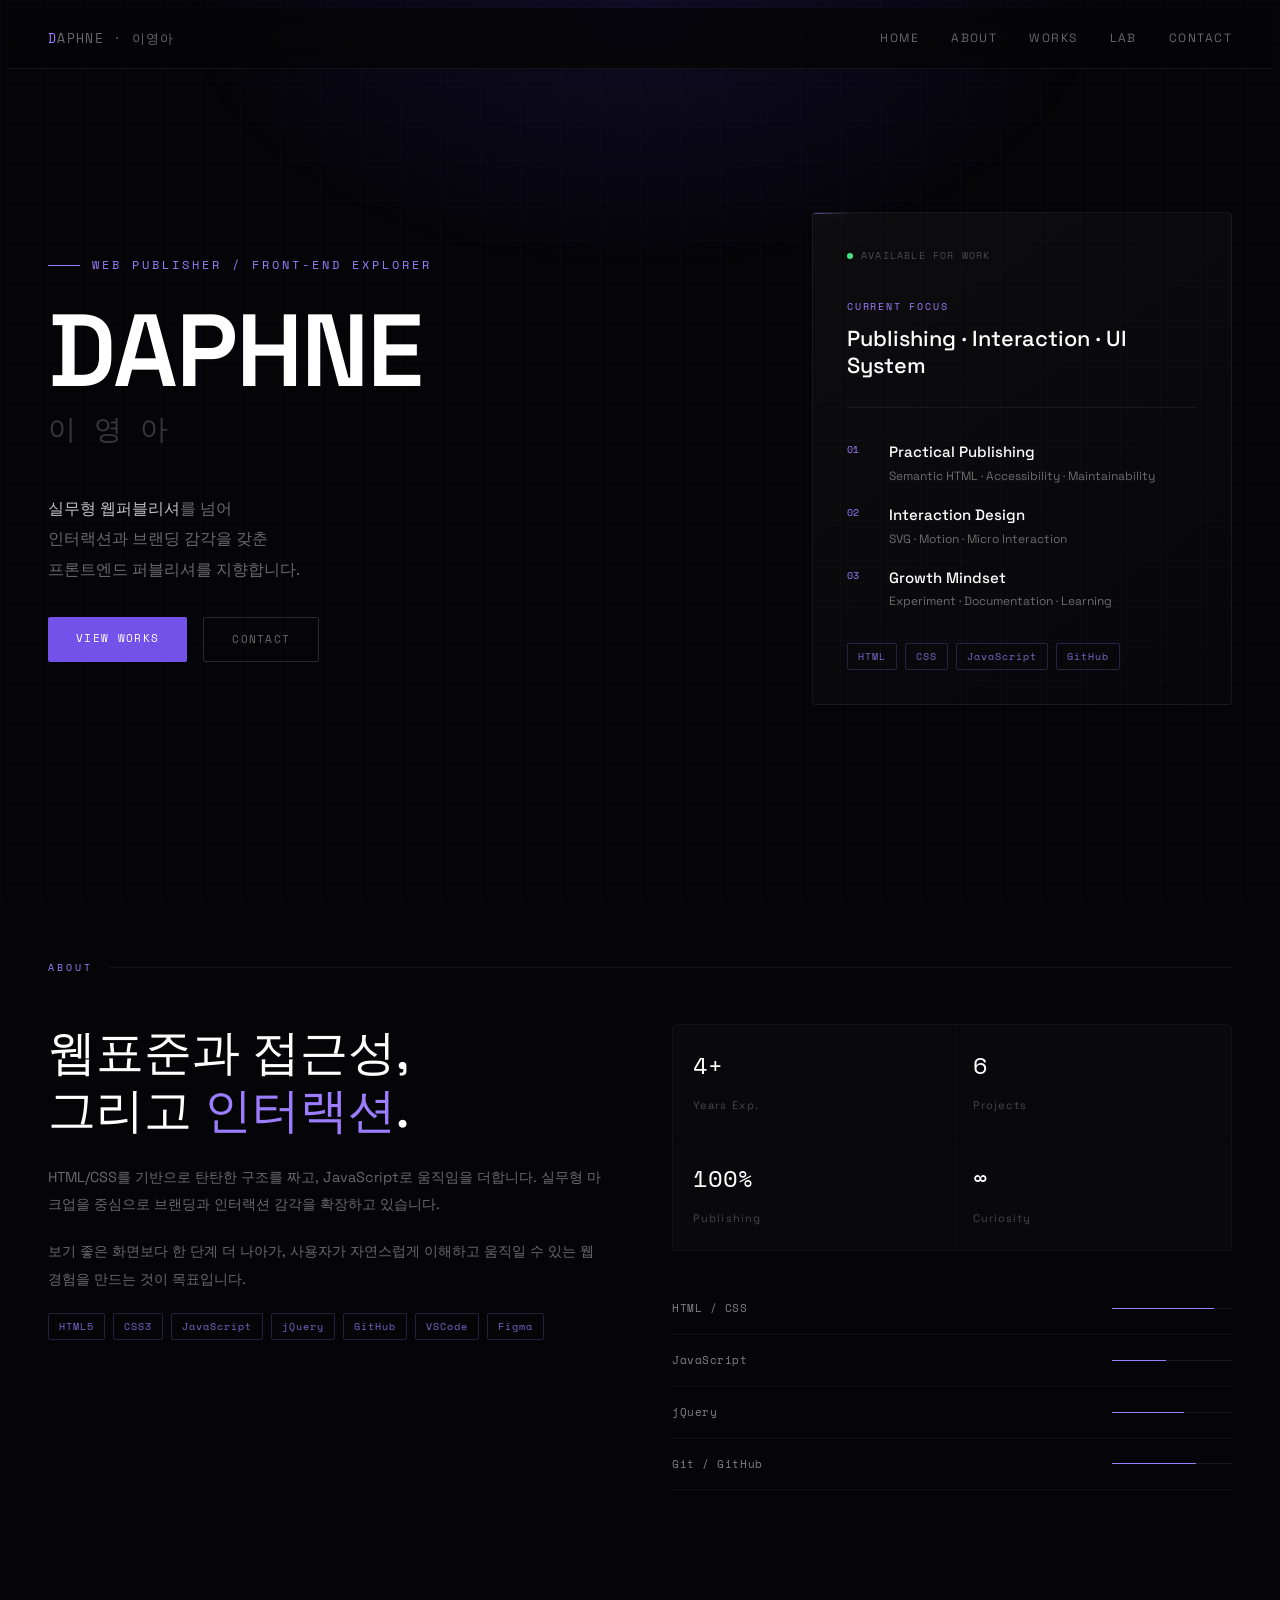
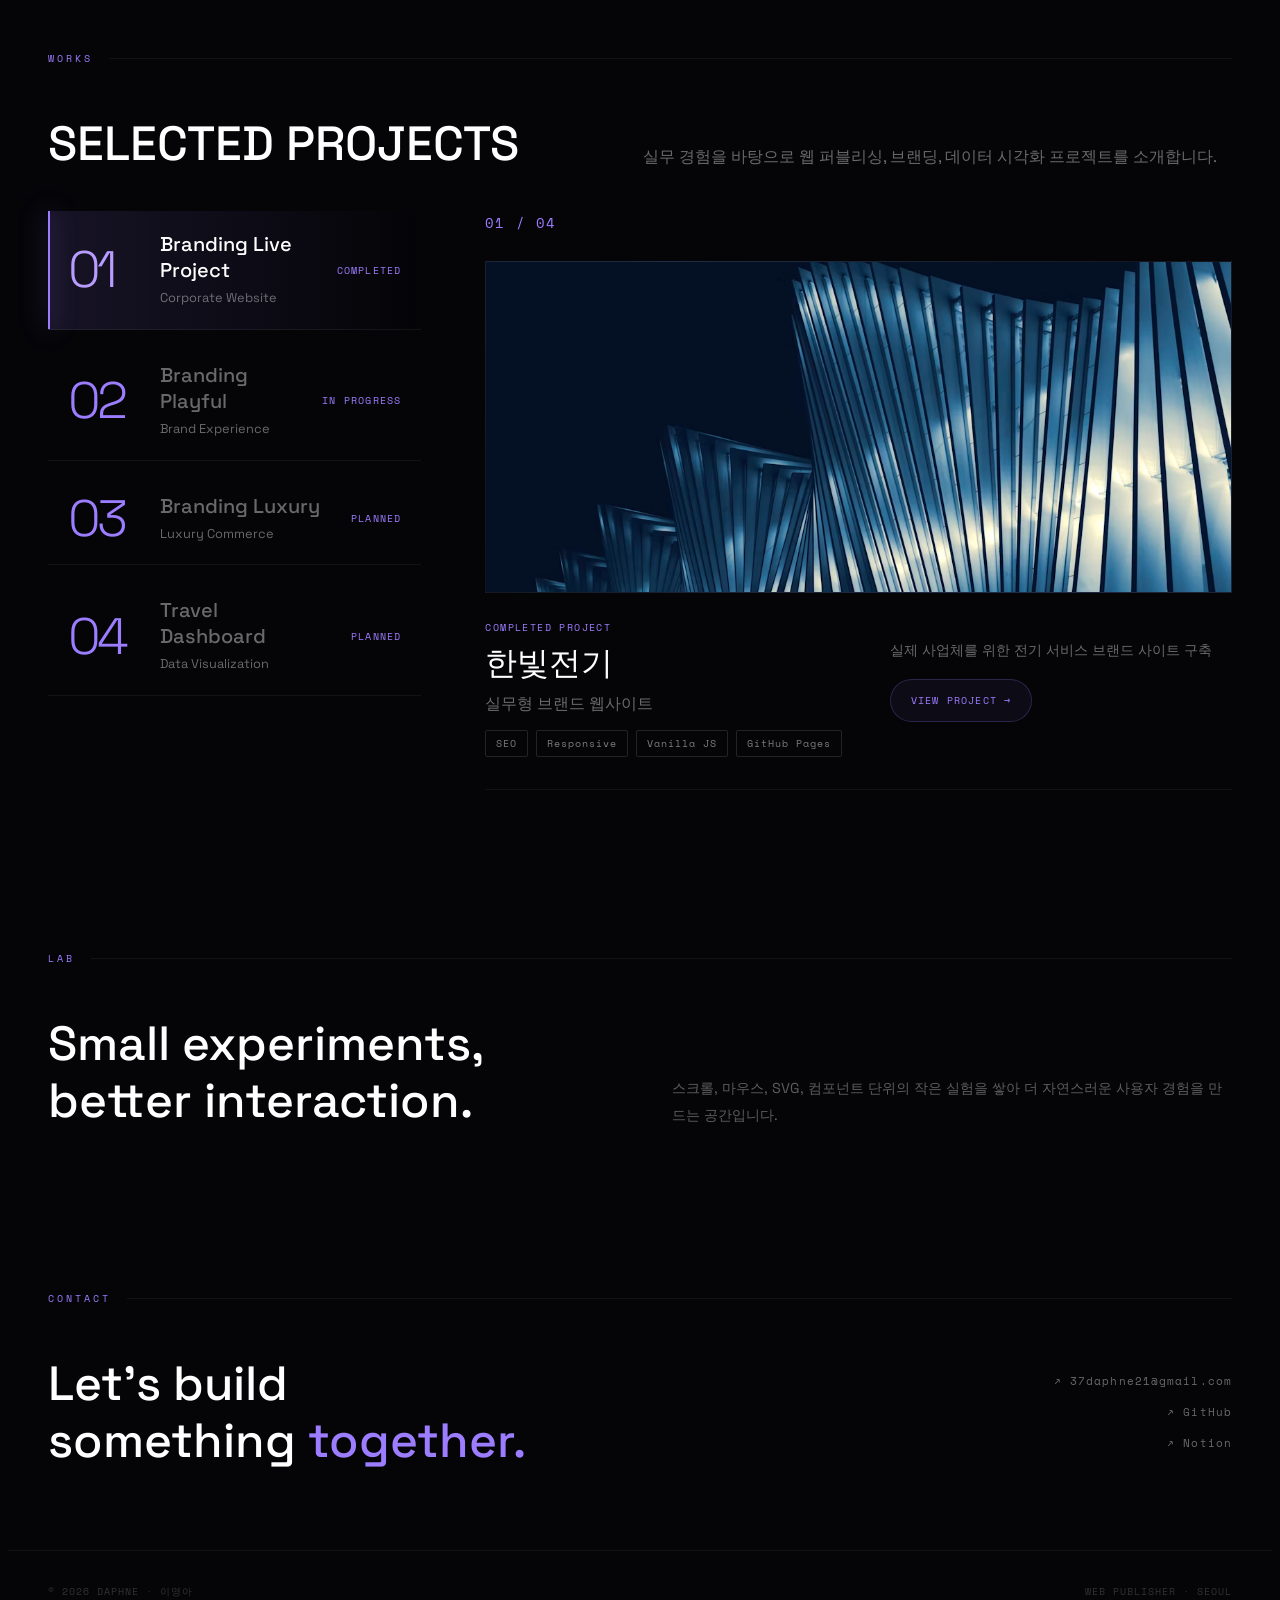
==== commit 2d5eef7e: "[Works] 1차 완료" ====
--- a/index.html
+++ b/index.html
@@ -112,9 +112,11 @@
   
         <div class="about__grid">
           <div class="about__content">
-            <h2 class="about__title">웹표준과 접근성,<br>그리고 <em>인터랙션</em>.</h2>
-            <p class="about__text">HTML/CSS를 기반으로 탄탄한 구조를 짜고, JavaScript로 움직임을 더합니다. 실무형 마크업을 중심으로 브랜딩과 인터랙션 감각을 확장하고 있습니다.</p>
-            <p class="about__text">보기 좋은 화면보다 한 단계 더 나아가, 사용자가 자연스럽게 이해하고 움직일 수 있는 웹 경험을 만드는 것이 목표입니다.</p>
+            <h2 class="section__title">웹표준과 접근성,<br>그리고 <em class="font-highlight">인터랙션</em>.</h2>
+            <div class="about__text-box">
+              <p class="about__text">HTML/CSS를 기반으로 탄탄한 구조를 짜고, JavaScript로 움직임을 더합니다. 실무형 마크업을 중심으로 브랜딩과 인터랙션 감각을 확장하고 있습니다.</p>
+              <p class="about__text">보기 좋은 화면보다 한 단계 더 나아가, 사용자가 자연스럽게 이해하고 움직일 수 있는 웹 경험을 만드는 것이 목표입니다.</p>
+            </div>
   
             <div class="tag">
               <span>HTML5</span>
@@ -160,48 +162,87 @@
       <!-- Works -->
       <section class="section works" id="works">
         <p class="section__label">Works</p>
-  
-        <div class="works__grid">
-          <article class="work-card">
-            <p>Corporate / Real Project</p>
-            <h3>Hanlight Electric</h3>
-            <span>전기공사 기업 공식 홈페이지</span>
-            <a href="https://37daphne21.github.io/hanlight/" class="button--text button--arrow" target="_blank" rel="noopener">View Project</a>
-            <em>01</em>
+
+        <div class="works__head">
+          <h2 class="section__title">SELECTED PROJECTS</h2>
+          <p class="works__desc">실무 경험을 바탕으로 웹 퍼블리싱, 브랜딩, 데이터 시각화 프로젝트를 소개합니다.</p>
+        </div>
+
+        <div class="works-index">
+          <div class="works-index__list">
+            <button type="button" class="works-index__item is-active" data-work="hanlight">
+              <span class="works-index__num">01</span>
+              <span>
+                <strong>Branding Live Project</strong>
+                <em>Corporate Website</em>
+              </span>
+              <i>Completed</i>
+            </button>
+
+            <button type="button" class="works-index__item" data-work="playful">
+              <span class="works-index__num">02</span>
+              <span>
+                <strong>Branding Playful</strong>
+                <em>Brand Experience</em>
+              </span>
+              <i>In Progress</i>
+            </button>
+
+            <button type="button" class="works-index__item" data-work="luxury">
+              <span class="works-index__num">03</span>
+              <span>
+                <strong>Branding Luxury</strong>
+                <em>Luxury Commerce</em>
+              </span>
+              <i>Planned</i>
+            </button>
+
+            <button type="button" class="works-index__item" data-work="dashboard">
+              <span class="works-index__num">04</span>
+              <span>
+                <strong>Travel Dashboard</strong>
+                <em>Data Visualization</em>
+              </span>
+              <i>Planned</i>
+            </button>
+          </div>
+
+          <article class="works-preview">
+            <p class="works-preview__count">01 / 04</p>
+
+            <div class="works-preview__visual works-preview__visual--hanlight">
+              <img class="works-preview__image" src="./assets/images/works/work_preview_hanlight.jpg" alt="한빛전기 웹사이트 미리보기">
+              <span></span>
+            </div>
+
+            <div class="works-preview__info">
+              <div class="works-preview__summary">
+                <p class="works-preview__status">Completed Project</p>
+                <h3>한빛전기</h3>
+                <span>실무형 브랜드 웹사이트</span>
+                <div class="tag works-preview__tag">
+                  <span>SEO</span>
+                  <span>Responsive</span>
+                  <span>Vanilla JS</span>
+                  <span>GitHub Pages</span>
+                </div>
+              </div>
+
+              <div class="works-preview__action">
+                <p class="works-preview__desc">실제 사업체를 위한 전기 서비스 브랜드 사이트 구축</p>
+                <a href="https://37daphne21.github.io/hanlight/" class="works-preview__link" target="_blank" rel="noopener">View Project →</a>
+              </div>
+            </div>
           </article>
-  
-          <article class="work-card">
-            <p>Interaction / Lab</p>
-            <h3>Interactive Lab</h3>
-            <span>마우스 트래킹 · SVG · 스크롤 모션 실험</span>
-            <span class="tag tag--mute"><span>Coming Soon</span></span>
-            <em>02</em>
-          </article>
-  
-          <article class="work-card">
-            <p>Branding / Playful</p>
-            <h3>Branding Playful</h3>
-            <span>감각적인 브랜드형 인터랙션 사이트</span>
-            <span class="tag tag--mute"><span>Coming Soon</span></span>
-            <em>03</em>
-          </article>
-  
-          <article class="work-card">
-            <p>Data / Dashboard</p>
-            <h3>Travel Dashboard</h3>
-            <span>한국 여행 데이터 시각화 대시보드</span>
-            <span class="tag tag--mute"><span>Coming Soon</span></span>
-            <em>04</em>
-          </article>
-        </div>
-      </section>
-  
+        </div>
+      </section>
+    
       <!-- Lab -->
       <section class="section lab" id="lab">
         <p class="section__label">Lab</p>
   
         <div class="lab__grid">
-          <h2>Small experiments,<br>better interaction.</h2>
+          <h2 class="section__title">Small experiments,<br>better interaction.</h2>
           <p>스크롤, 마우스, SVG, 컴포넌트 단위의 작은 실험을 쌓아 더 자연스러운 사용자 경험을 만드는 공간입니다.</p>
         </div>
       </section>
@@ -211,7 +252,7 @@
         <p class="section__label">Contact</p>
   
         <div class="contact__grid">
-          <h2>Let's build<br>something <em>together.</em></h2>
+          <h2 class="section__title">Let's build<br>something <em class="font-highlight">together.</em></h2>
   
           <div class="contact__links">
             <a href="mailto:37daphne21@gmail.com">↗ 37daphne21@gmail.com</a>
--- a/assets/css/style.css
+++ b/assets/css/style.css
@@ -148,6 +148,44 @@
   outline-offset: 4px;
 }
 
+.section {
+  position: relative;
+  z-index: 1;
+  padding-block: clamp(3.5rem, 8vw, 5rem);
+  padding-inline: clamp(1.25rem, 5vw, 2.5rem);
+}
+
+.section__label {
+  display: flex;
+  align-items: center;
+  gap: 1rem;
+  margin-bottom: 3rem;
+  color: var(--color-accent);
+  font-family: var(--font-mono);
+  font-size: 10px;
+  letter-spacing: 0.3em;
+  text-transform: uppercase;
+}
+
+.section__label::after {
+  content: '';
+  flex: 1;
+  height: 1px;
+  background: var(--color-border);
+}
+
+.section__title {
+  color: var(--color-white);
+  font-size: clamp(1.5rem, 4vw, 3rem);
+  font-weight: 500;
+  line-height: 1.2;
+}
+
+.font-highlight {
+  color: var(--color-accent);
+  font-style: normal;
+}
+
 .tag {
   display: flex;
   flex-wrap: wrap;
@@ -179,7 +217,7 @@
   display: flex;
   justify-content: space-between;
   align-items: center;
-  padding-block: clamp(1.25rem, 3vw, 1.5rem);
+  padding-block: clamp(1rem, 2.6vw, 1.2rem);
   padding-inline: clamp(1.25rem, 5vw, 2.5rem);
   border-bottom: 1px solid var(--color-border);
   background: rgba(5, 5, 8, 0.85);
@@ -244,6 +282,10 @@
   padding-inline: clamp(1.25rem, 5vw, 2.5rem);
 }
 
+.hero__content {
+  max-width: 600px;
+}
+
 .hero__tag {
   display: flex;
   align-items: center;
@@ -251,7 +293,7 @@
   margin-bottom: 1.5rem;
   color: var(--color-accent);
   font-family: var(--font-mono);
-  font-size: 11px;
+  font-size: 12px;
   letter-spacing: 0.25em;
   text-transform: uppercase;
 }
@@ -267,7 +309,7 @@
 .hero__title {
   margin-bottom: 0.25rem;
   color: var(--color-white);
-  font-size: clamp(3.5rem, 10vw, 7rem);
+  font-size: clamp(3.5rem, 8vw, 7rem);
   font-weight: 600;
   line-height: 1;
   letter-spacing: -0.02em;
@@ -282,8 +324,7 @@
 }
 
 .hero__desc {
-  max-width: 500px;
-  margin-bottom: 3rem;
+  margin-bottom: 2rem;
   color: var(--color-muted);
   font-size: 1rem;
   line-height: 1.9;
@@ -404,34 +445,6 @@
 }
 
 
-/* Sections */
-.section {
-  position: relative;
-  z-index: 1;
-  padding-block: clamp(3.5rem, 8vw, 5rem);
-  padding-inline: clamp(1.25rem, 5vw, 2.5rem);
-}
-
-.section__label {
-  display: flex;
-  align-items: center;
-  gap: 1rem;
-  margin-bottom: 3rem;
-  color: var(--color-accent);
-  font-family: var(--font-mono);
-  font-size: 10px;
-  letter-spacing: 0.3em;
-  text-transform: uppercase;
-}
-
-.section__label::after {
-  content: '';
-  flex: 1;
-  height: 1px;
-  background: var(--color-border);
-}
-
-
 /* About */
 .about__grid {
   display: grid;
@@ -440,12 +453,8 @@
   gap: clamp(2.5rem, 6vw, 4rem);
 }
 
-.about__title {
-  margin-bottom: 1.5rem;
-  color: var(--color-white);
-  font-size: clamp(1.5rem, 3.5vw, 2.5rem);
-  font-weight: 500;
-  line-height: 1.3;
+.about__text-box {
+  margin-top: 1.5rem;
 }
 
 .about__title em {
@@ -521,79 +530,258 @@
   content: '';
   position: absolute;
   inset: 0 auto 0 0;
+  width: var(--bar-width, 0);
   background: var(--color-accent);
-}
-
-.skill-list i[data-width="85"]::before {
-  width: 85%;
-}
-
-.skill-list i[data-width="45"]::before {
-  width: 45%;
-}
-
-.skill-list i[data-width="60"]::before {
-  width: 60%;
-}
-
-.skill-list i[data-width="70"]::before {
-  width: 70%;
+  transition: width 1s ease;
 }
 
 
 /* Works */
-.works__grid {
-  display: grid;
-  grid-template-columns: repeat(auto-fit, minmax(260px, 1fr));
-  gap: 1px;
-  border: 1px solid rgba(255, 255, 255, 0.05);
-  background: rgba(255, 255, 255, 0.05);
-}
-
-.work-card {
+.works__head {
+  display: grid;
+  grid-template-columns: minmax(0, 0.9fr) minmax(16rem, 1fr);
+  align-items: end;
+  gap: clamp(1.5rem, 5vw, 4rem);
+  margin-bottom: clamp(1.5rem, 3vw, 2.5rem);
+}
+
+.works__desc {
+  color: var(--color-muted);
+  font-size: clamp(0.875rem, 1.4vw, 1rem);
+  line-height: 1.9;
+}
+
+.works-index {
+  display: grid;
+  grid-template-columns: minmax(18rem, 0.8fr) minmax(0, 1.6fr);
+  gap: clamp(2rem, 5vw, 4rem);
+  align-items: stretch;
+}
+
+.works-index__list {
+  display: grid;
+  align-content: start;
+  gap: 0.75rem;
+}
+
+.works-index__item {
   position: relative;
-  padding: 2rem;
-  background: var(--color-bg);
+  display: grid;
+  grid-template-columns: 4rem minmax(0, 1fr) auto;
+  align-items: center;
+  gap: clamp(1rem, 3vw, 1.75rem);
+  min-height: clamp(4.75rem, 7vw, 6rem);
+  padding: clamp(0.875rem, 2vw, 1.25rem);
+  border-bottom: 1px solid var(--color-border);
+  color: var(--color-muted);
+  text-align: left;
+  transition: color 0.2s ease, background 0.2s ease;
+}
+
+.works-index__item::before {
+  content: '';
+  position: absolute;
+  inset: 0 auto 0 0;
+  width: 2px;
+  background: var(--color-accent);
+  opacity: 0;
+  box-shadow: 0 0 1.5rem rgba(157, 125, 255, 0.8);
+  transition: opacity 0.2s ease;
+}
+
+.works-index__item:hover,
+.works-index__item:focus-visible,
+.works-index__item.is-active {
+  background: linear-gradient(90deg, rgba(157, 125, 255, 0.12), transparent);
+  color: var(--color-white);
+}
+
+.works-index__item:hover::before,
+.works-index__item:focus-visible::before,
+.works-index__item.is-active::before {
+  opacity: 1;
+}
+
+.works-index__num {
+  color: var(--color-accent);
+  font-size: clamp(2rem, 4vw, 3.25rem);
+  font-weight: 300;
+  line-height: 1;
+  letter-spacing: -0.08em;
+}
+
+.works-index__item:hover .works-index__num,
+.works-index__item:focus-visible .works-index__num,
+.works-index__item.is-active .works-index__num {
+  color: var(--color-accent-light);
+}
+
+.works-index__item strong {
+  display: block;
+  margin-bottom: 4px;
+  color: currentColor;
+  font-size: clamp(1rem, 1.6vw, 1.25rem);
+  font-weight: 500;
+  line-height: 1.3;
+}
+
+.works-index__item em {
+  display: block;
+  color: var(--color-muted);
+  font-size: 0.8rem;
+  font-style: normal;
+}
+
+.works-index__item i {
+  color: var(--color-accent);
+  font-family: var(--font-mono);
+  font-size: 0.625rem;
+  font-style: normal;
+  letter-spacing: 0.12em;
+  text-transform: uppercase;
+  white-space: nowrap;
+}
+
+.works-preview {
+  position: relative;
+  display: grid;
+  gap: 1.6rem;
+}
+
+.works-preview__count {
+  color: var(--color-accent);
+  font-family: var(--font-mono);
+  font-size: 0.875rem;
+  letter-spacing: 0.08em;
+}
+
+.works-preview__visual {
   overflow: hidden;
-  transition: background 0.2s;
-}
-
-.work-card:hover {
-  background: rgba(157, 125, 255, 0.05);
-}
-
-.work-card p {
-  margin-bottom: 1.5rem;
+  position: relative;
+  display: flex;
+  align-items: center;
+  height: clamp(13rem, 26vw, 22rem);
+  border: 1px solid var(--color-border);
+  background: linear-gradient(135deg, #070b16 0%, #13203a 48%, #050508 100%);
+}
+
+.works-preview__image {
+  display: block;
+  width: 100%;
+  height: auto;
+  min-height: 100%;
+}
+
+.works-preview__visual span {
+  position: absolute;
+  top: 34%;
+  right: 18%;
+  z-index: 1;
+  color: rgba(255, 255, 255, 0.9);
+  font-family: var(--font-mono);
+  font-size: clamp(1.25rem, 3vw, 2.5rem);
+  letter-spacing: 0.14em;
+  text-shadow: 0 0 1rem rgba(255, 255, 255, 0.25);
+  transition: opacity .3s
+}
+
+.works-preview__visual--playful {
+  background: radial-gradient(circle at 65% 40%, rgba(255, 255, 255, 0.42), transparent 22%), linear-gradient(135deg, #f0c9ff 0%, #b8a7ff 42%, #6b78ff 100%);
+}
+
+.works-preview__visual--luxury {
+  background: radial-gradient(ellipse at 65% 48%, rgba(255, 255, 255, 0.28), transparent 28%), linear-gradient(135deg, #050508 0%, #232326 48%, #050508 100%);
+}
+
+.works-preview__visual--dashboard {
+  background: linear-gradient(135deg, #060914 0%, #11182d 100%);
+}
+
+.works-preview__visual--dashboard::before {
+  background-image: linear-gradient(rgba(157, 125, 255, 0.24) 1px, transparent 1px), linear-gradient(90deg, rgba(157, 125, 255, 0.18) 1px, transparent 1px);
+  background-size: 2rem 2rem;
+}
+
+.works-preview__info {
+  display: grid;
+  grid-template-columns: minmax(0, 1fr) minmax(14rem, 0.9fr);
+  gap: clamp(1rem, 2vw, 1.5rem);
+  padding-bottom: 2rem;
+  border-bottom: 1px solid var(--color-border);
+}
+
+.works-preview__status {
+  margin-bottom: 0.5rem;
+  color: var(--color-accent);
+  font-family: var(--font-mono);
+  font-size: 0.625rem;
+  letter-spacing: 0.14em;
+  text-transform: uppercase;
+}
+
+.works-preview__info h3 {
+  margin-bottom: 8px;
+  color: var(--color-white);
+  font-size: clamp(1.5rem, 2.5vw, 2rem);
+  font-weight: 400;
+  line-height: 1.2;
+}
+
+.works-preview__info span {
+  color: var(--color-muted);
+}
+
+.works-preview__action {
+  padding-top: 1.2rem;
+}
+
+.works-preview__desc {
+  margin-bottom: 1rem;
+  color: var(--color-muted);
+  font-size: 0.9rem;
+}
+
+.works-preview__link {
+  display: inline-flex;
+  justify-self: start;
+  align-items: center;
+  padding: 0.75rem 1.25rem;
+  border: 1px solid var(--color-accent-border);
+  border-radius: 999px;
+  background: rgba(157, 125, 255, 0.06);
+  color: var(--color-accent);
+  font-family: var(--font-mono);
+  font-size: 0.625rem;
+  letter-spacing: 0.12em;
+  text-transform: uppercase;
+  white-space: nowrap;
+  transition: color 0.2s ease, border-color 0.2s ease, background 0.2s ease, box-shadow 0.2s ease;
+}
+
+.works-preview__link:hover,
+.works-preview__link:focus-visible {
+  border-color: var(--color-accent-light);
+  background: rgba(157, 125, 255, 0.12);
+  color: var(--color-accent-light);
+  box-shadow: 0 0 1rem rgba(157, 125, 255, 0.22);
+}
+
+.works-preview__link.is-disabled {
+  border-color: rgba(255, 255, 255, 0.08);
+  background: rgba(255, 255, 255, 0.02);
   color: var(--color-dim);
-  font-family: var(--font-mono);
-  font-size: 9px;
-  letter-spacing: 0.2em;
-  text-transform: uppercase;
-}
-
-.work-card h3 {
-  margin-bottom: 0.5rem;
-  color: var(--color-white);
-  font-size: 1.1rem;
-  font-weight: 500;
-}
-
-.work-card > span {
-  display: block;
-  margin-bottom: 1.5rem;
-  color: rgba(255, 255, 255, 0.35);
-  font-size: 0.8rem;
-  line-height: 1.8;
-}
-
-.work-card em {
-  position: absolute;
-  right: 1.5rem;
-  bottom: 1.5rem;
-  color: var(--color-dim);
-  font-family: var(--font-mono);
-  font-size: 11px;
-  font-style: normal;
+  cursor: default;
+  box-shadow: none;
+}
+
+.works-preview__tag {
+  margin-top: 12px;
+  grid-column: 1 / -1;
+}
+
+.works-preview__tag span {
+  border-color: rgba(255, 255, 255, 0.12);
+  color: rgba(255, 255, 255, 0.48);
 }
 
 
@@ -605,15 +793,7 @@
   gap: clamp(2rem, 5vw, 4rem);
 }
 
-.lab__grid h2 {
-  color: var(--color-white);
-  font-size: clamp(1.5rem, 4vw, 3rem);
-  font-weight: 500;
-  line-height: 1.2;
-}
-
 .lab__grid p {
-  max-width: 500px;
   color: rgba(255, 255, 255, 0.35);
   font-size: 0.9rem;
   line-height: 1.9;
@@ -626,18 +806,6 @@
   grid-template-columns: 1fr auto;
   align-items: center;
   gap: clamp(2rem, 5vw, 4rem);
-}
-
-.contact__grid h2 {
-  color: var(--color-white);
-  font-size: clamp(1.5rem, 4vw, 3rem);
-  font-weight: 500;
-  line-height: 1.2;
-}
-
-.contact__grid h2 em {
-  color: var(--color-accent);
-  font-style: normal;
 }
 
 .contact__links {
@@ -721,8 +889,30 @@
 
 /* Responsive */
 @media (max-width: 768px) {
+  .header {
+    position: sticky;
+  }
+
   .header__nav {
     display: none;
+    position: absolute;
+    top: 100%;
+    left: 0;
+    right: 0;
+    flex-direction: column;
+    gap: 0;
+    padding: 1rem clamp(1.25rem, 5vw, 2.5rem);
+    border-bottom: 1px solid var(--color-border);
+    background: rgba(5, 5, 8, 0.95);
+    backdrop-filter: blur(12px);
+  }
+
+  .header__nav.is-open {
+    display: flex;
+  }
+
+  .header__nav a {
+    padding: 0.75rem 0;
   }
 
   .header__button {
@@ -738,8 +928,46 @@
     grid-template-columns: 1fr;
   }
 
-  .works__grid {
+  .works__head {
     grid-template-columns: 1fr;
+  }
+
+  .works-index {
+    grid-template-columns: 1fr;
+  }
+
+  .works-index__item {
+    grid-template-columns: 3.5rem minmax(0, 1fr);
+  }
+
+  .works-index__item i {
+    grid-column: 2 / 3;
+  }
+
+  .works-preview {
+    margin-block: 1rem 1.5rem;
+  }
+
+  .works-index__item + .works-preview {
+    margin-top: 1rem;
+  }
+
+  .works-preview__visual {
+    height: clamp(12rem, 48vw, 18rem);
+  }
+
+  .works-preview__image {
+    height: 100%;
+    object-fit: cover;
+  }
+
+  .works-preview__info {
+    grid-template-columns: 1fr;
+    padding-bottom: 1.5rem;
+  }
+
+  .works-preview__action {
+    padding-top: 0;
   }
 
   .lab__grid {
@@ -758,4 +986,4 @@
     flex-direction: column;
     align-items: flex-start;
   }
-}
+}
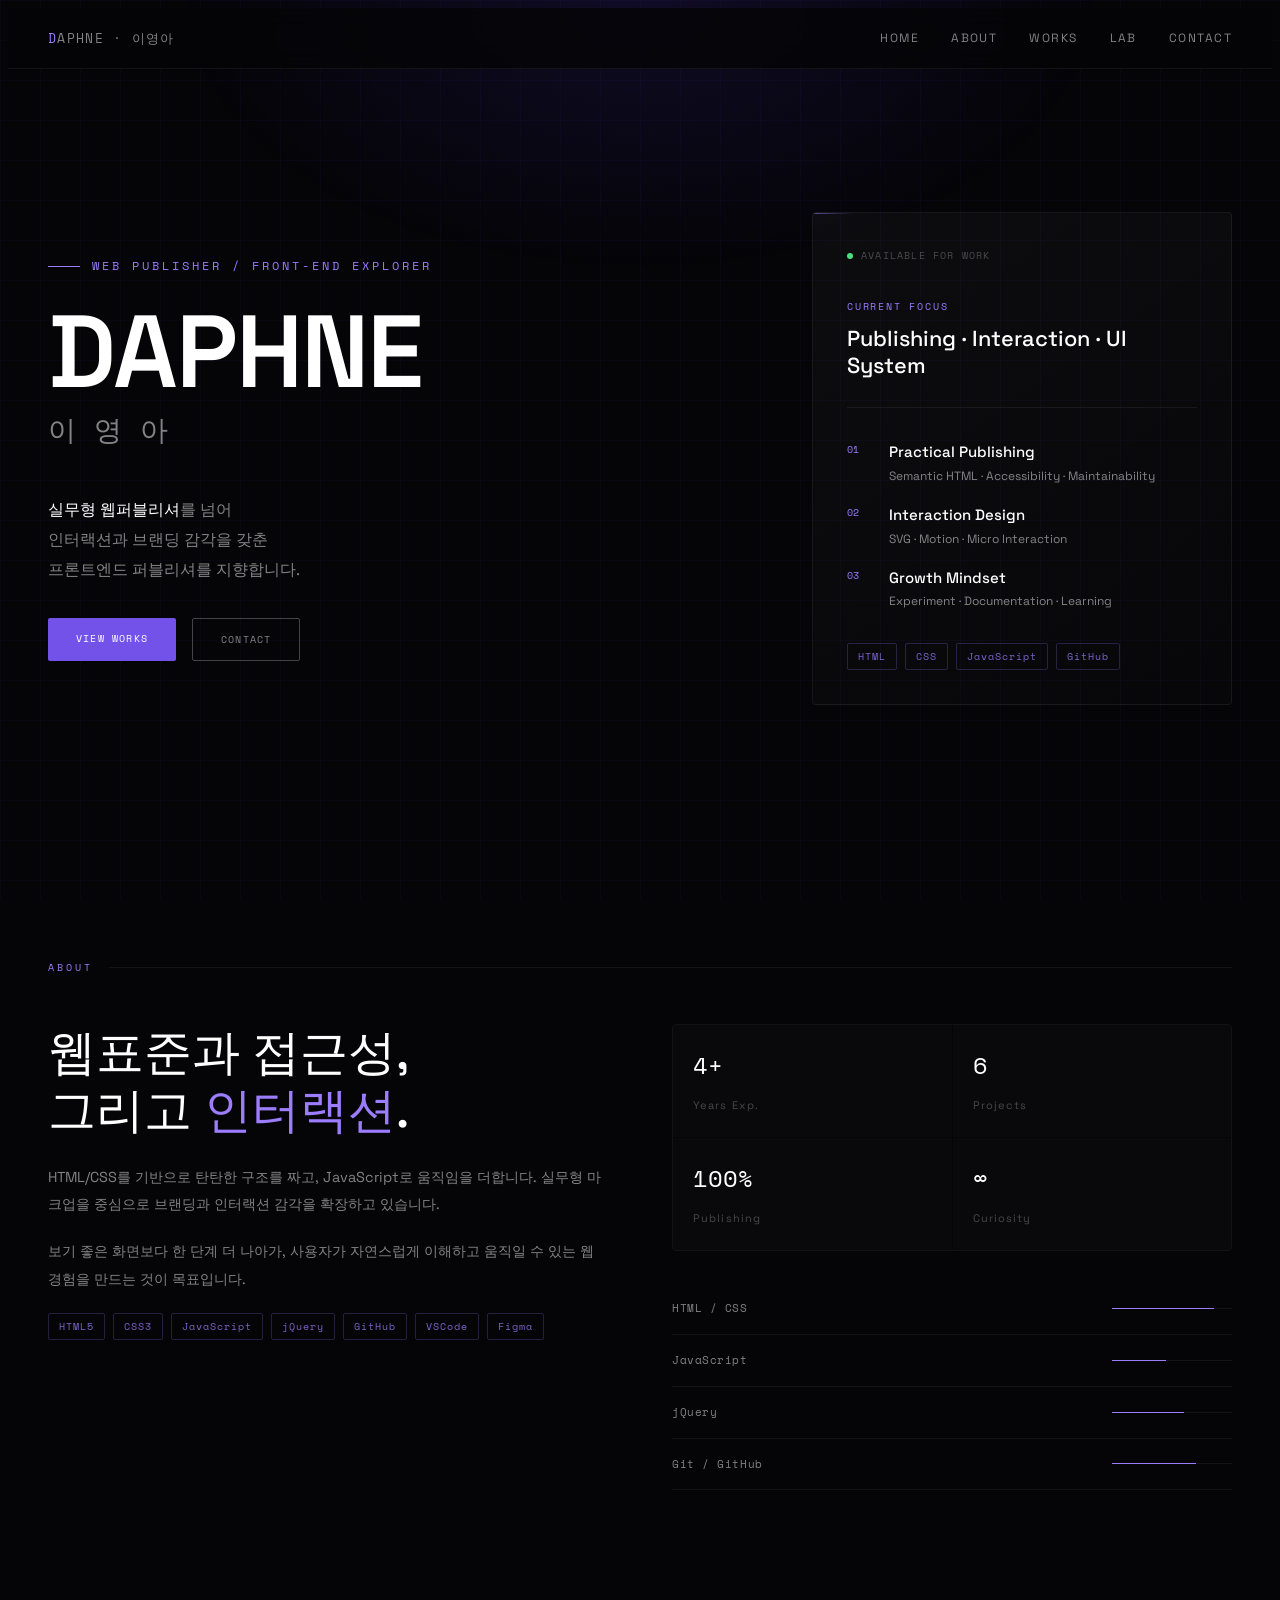
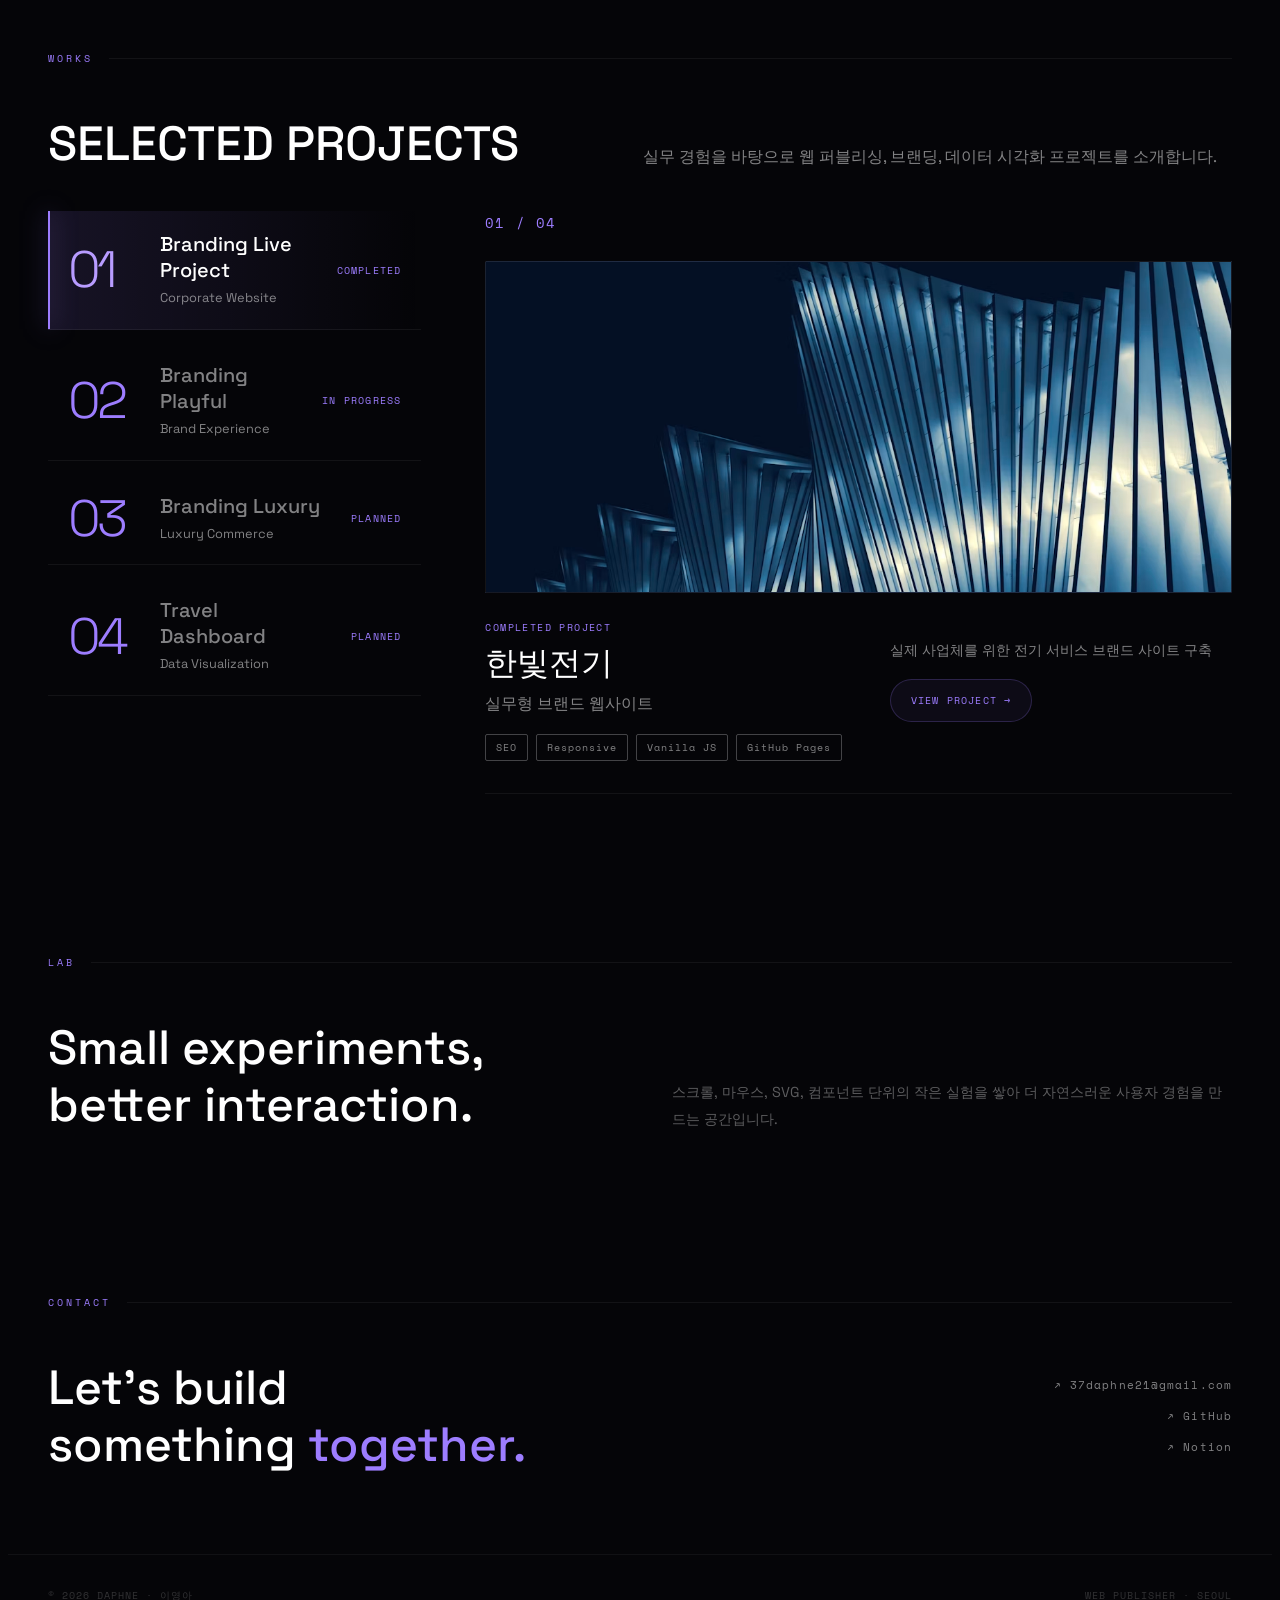
==== commit 95012629: "[Main] 공통정리" ====
--- a/index.html
+++ b/index.html
@@ -42,9 +42,7 @@
         <div class="hero__content">
           <p class="hero__tag">Web Publisher / Front-end Explorer</p>
   
-          <h1 class="hero__title">
-            DAPHNE
-          </h1>
+          <h1 class="hero__title">DAPHNE</h1>
   
           <p class="hero__name">이 영 아</p>
   
@@ -217,10 +215,10 @@
 
             <div class="works-preview__info">
               <div class="works-preview__summary">
-                <p class="works-preview__status">Completed Project</p>
-                <h3>한빛전기</h3>
-                <span>실무형 브랜드 웹사이트</span>
-                <div class="tag works-preview__tag">
+                <p class="works-preview__summary-status">Completed Project</p>
+                <h3 class="works-preview__summary-title">한빛전기</h3>
+                <span class="works-preview__summary-desc">실무형 브랜드 웹사이트</span>
+                <div class="tag tag--mute works-preview__tag">
                   <span>SEO</span>
                   <span>Responsive</span>
                   <span>Vanilla JS</span>
@@ -230,7 +228,7 @@
 
               <div class="works-preview__action">
                 <p class="works-preview__desc">실제 사업체를 위한 전기 서비스 브랜드 사이트 구축</p>
-                <a href="https://37daphne21.github.io/hanlight/" class="works-preview__link" target="_blank" rel="noopener">View Project →</a>
+                <a href="https://37daphne21.github.io/hanlight/" class="button button--round works-preview__link" target="_blank" rel="noopener">View Project →</a>
               </div>
             </div>
           </article>
--- a/assets/css/style.css
+++ b/assets/css/style.css
@@ -34,16 +34,17 @@
   --color-black: #000;
   --color-white: #ffffff;
   --color-bg: #050508;
+  --color-muted: rgba(255, 255, 255, 0.5);
+  --color-dim: rgba(255, 255, 255, 0.25);
   --color-surface: rgba(255, 255, 255, 0.02);
   --color-border: rgba(255, 255, 255, 0.06);
   --color-text: #e8e6f0;
-  --color-muted: rgba(255, 255, 255, 0.4);
-  --color-dim: rgba(255, 255, 255, 0.25);
   --color-accent: #9d7dff;
   --color-accent-dark: #7352ea;
   --color-accent-light: #b89cff;
   --color-accent-muted: rgba(157, 125, 255, 0.78);
   --color-accent-border: rgba(157, 125, 255, 0.22);
+  --color-accent-dim: rgba(157, 125, 255, 0.06);
   --color-green: #4ade80;
   --font-sans: 'Space Grotesk', sans-serif;
   --font-mono: 'Space Mono', monospace;
@@ -90,9 +91,10 @@
   padding: 0.75rem 1.75rem;
   border-radius: 2px;
   font-family: var(--font-mono);
-  font-size: 11px;
+  font-size: 0.625rem;
   letter-spacing: 0.12em;
   text-transform: uppercase;
+  white-space: nowrap;
   transition: .2s ease-in-out;
 }
 
@@ -109,7 +111,7 @@
 }
 
 .button--line {
-  border: 1px solid rgba(255, 255, 255, 0.15);
+  border: 1px solid var(--color-dim);
   background: transparent;
   color: var(--color-muted);
 }
@@ -121,25 +123,28 @@
   box-shadow: 0 0 0.75rem rgba(126, 189, 255, 0.3), 0 0 2rem rgba(126, 189, 255, 0.15);
 }
 
-.button--text {
-  display: inline-flex;
-  align-items: center;
-  gap: 0.5rem;
-  color: var(--color-accent);
-  font-family: var(--font-mono);
-  font-size: 10px;
-  letter-spacing: 0.1em;
-  text-transform: uppercase;
-  transition: color 0.2s;
-}
-
-.button--text:hover,
-.button--text:focus-visible {
+.button--round {
+  padding: 0.75rem 1.25rem;
+  border: 1px solid var(--color-accent-border);
+  border-radius: 999px;
+  background: var(--color-accent-dim);
+  color: var(--color-accent);
+}
+
+.button--round:hover,
+.button--round:focus-visible {
+  background: rgba(157, 125, 255, 0.12);
+  border-color: var(--color-accent-light);
   color: var(--color-accent-light);
-}
-
-.button--arrow::after {
-  content: '→';
+  box-shadow: 0 0 1rem rgba(157, 125, 255, 0.22);
+}
+
+.button--round.is-disabled {
+  border-color: rgba(255, 255, 255, 0.08);
+  background: rgba(255, 255, 255, 0.02);
+  color: var(--color-dim);
+  cursor: default;
+  box-shadow: none;
 }
 
 a:focus-visible,
@@ -203,9 +208,8 @@
 }
 
 .tag--mute span {
-  border: 1px solid rgba(255, 255, 255, 0.1);
-  color: var(--color-dim);
-  text-transform: uppercase;
+  border: 1px solid var(--color-dim);
+  color: var(--color-muted);
 }
 
 
@@ -317,7 +321,7 @@
 
 .hero__name {
   margin-bottom: 2.5rem;
-  color: rgba(255, 255, 255, 0.2);
+  color: var(--color-muted);
   font-size: clamp(1rem, 2.5vw, 1.75rem);
   font-weight: 300;
   letter-spacing: 0.2em;
@@ -331,7 +335,7 @@
 }
 
 .hero__desc strong {
-  color: rgba(255, 255, 255, 0.75);
+  color: var(--color-white);
   font-weight: 500;
 }
 
@@ -509,7 +513,7 @@
   align-items: center;
   gap: 1rem;
   padding: 1rem 0;
-  border-bottom: 1px solid rgba(255, 255, 255, 0.04);
+  border-bottom: 1px solid var(--color-border);
 }
 
 .skill-list span {
@@ -523,7 +527,7 @@
   position: relative;
   width: 120px;
   height: 1px;
-  background: rgba(255, 255, 255, 0.08);
+  background: var(--color-border);
 }
 
 .skill-list i::before {
@@ -682,7 +686,7 @@
   font-size: clamp(1.25rem, 3vw, 2.5rem);
   letter-spacing: 0.14em;
   text-shadow: 0 0 1rem rgba(255, 255, 255, 0.25);
-  transition: opacity .3s
+  transition: opacity .3s;
 }
 
 .works-preview__visual--playful {
@@ -710,7 +714,7 @@
   border-bottom: 1px solid var(--color-border);
 }
 
-.works-preview__status {
+.works-preview__summary-status {
   margin-bottom: 0.5rem;
   color: var(--color-accent);
   font-family: var(--font-mono);
@@ -719,7 +723,7 @@
   text-transform: uppercase;
 }
 
-.works-preview__info h3 {
+.works-preview__summary-title {
   margin-bottom: 8px;
   color: var(--color-white);
   font-size: clamp(1.5rem, 2.5vw, 2rem);
@@ -727,8 +731,12 @@
   line-height: 1.2;
 }
 
-.works-preview__info span {
-  color: var(--color-muted);
+.works-preview__summary-desc {
+  color: var(--color-muted);
+}
+
+.works-preview__summary .tag--mute {
+  margin-top: 1rem;
 }
 
 .works-preview__action {
@@ -739,49 +747,6 @@
   margin-bottom: 1rem;
   color: var(--color-muted);
   font-size: 0.9rem;
-}
-
-.works-preview__link {
-  display: inline-flex;
-  justify-self: start;
-  align-items: center;
-  padding: 0.75rem 1.25rem;
-  border: 1px solid var(--color-accent-border);
-  border-radius: 999px;
-  background: rgba(157, 125, 255, 0.06);
-  color: var(--color-accent);
-  font-family: var(--font-mono);
-  font-size: 0.625rem;
-  letter-spacing: 0.12em;
-  text-transform: uppercase;
-  white-space: nowrap;
-  transition: color 0.2s ease, border-color 0.2s ease, background 0.2s ease, box-shadow 0.2s ease;
-}
-
-.works-preview__link:hover,
-.works-preview__link:focus-visible {
-  border-color: var(--color-accent-light);
-  background: rgba(157, 125, 255, 0.12);
-  color: var(--color-accent-light);
-  box-shadow: 0 0 1rem rgba(157, 125, 255, 0.22);
-}
-
-.works-preview__link.is-disabled {
-  border-color: rgba(255, 255, 255, 0.08);
-  background: rgba(255, 255, 255, 0.02);
-  color: var(--color-dim);
-  cursor: default;
-  box-shadow: none;
-}
-
-.works-preview__tag {
-  margin-top: 12px;
-  grid-column: 1 / -1;
-}
-
-.works-preview__tag span {
-  border-color: rgba(255, 255, 255, 0.12);
-  color: rgba(255, 255, 255, 0.48);
 }
 
 
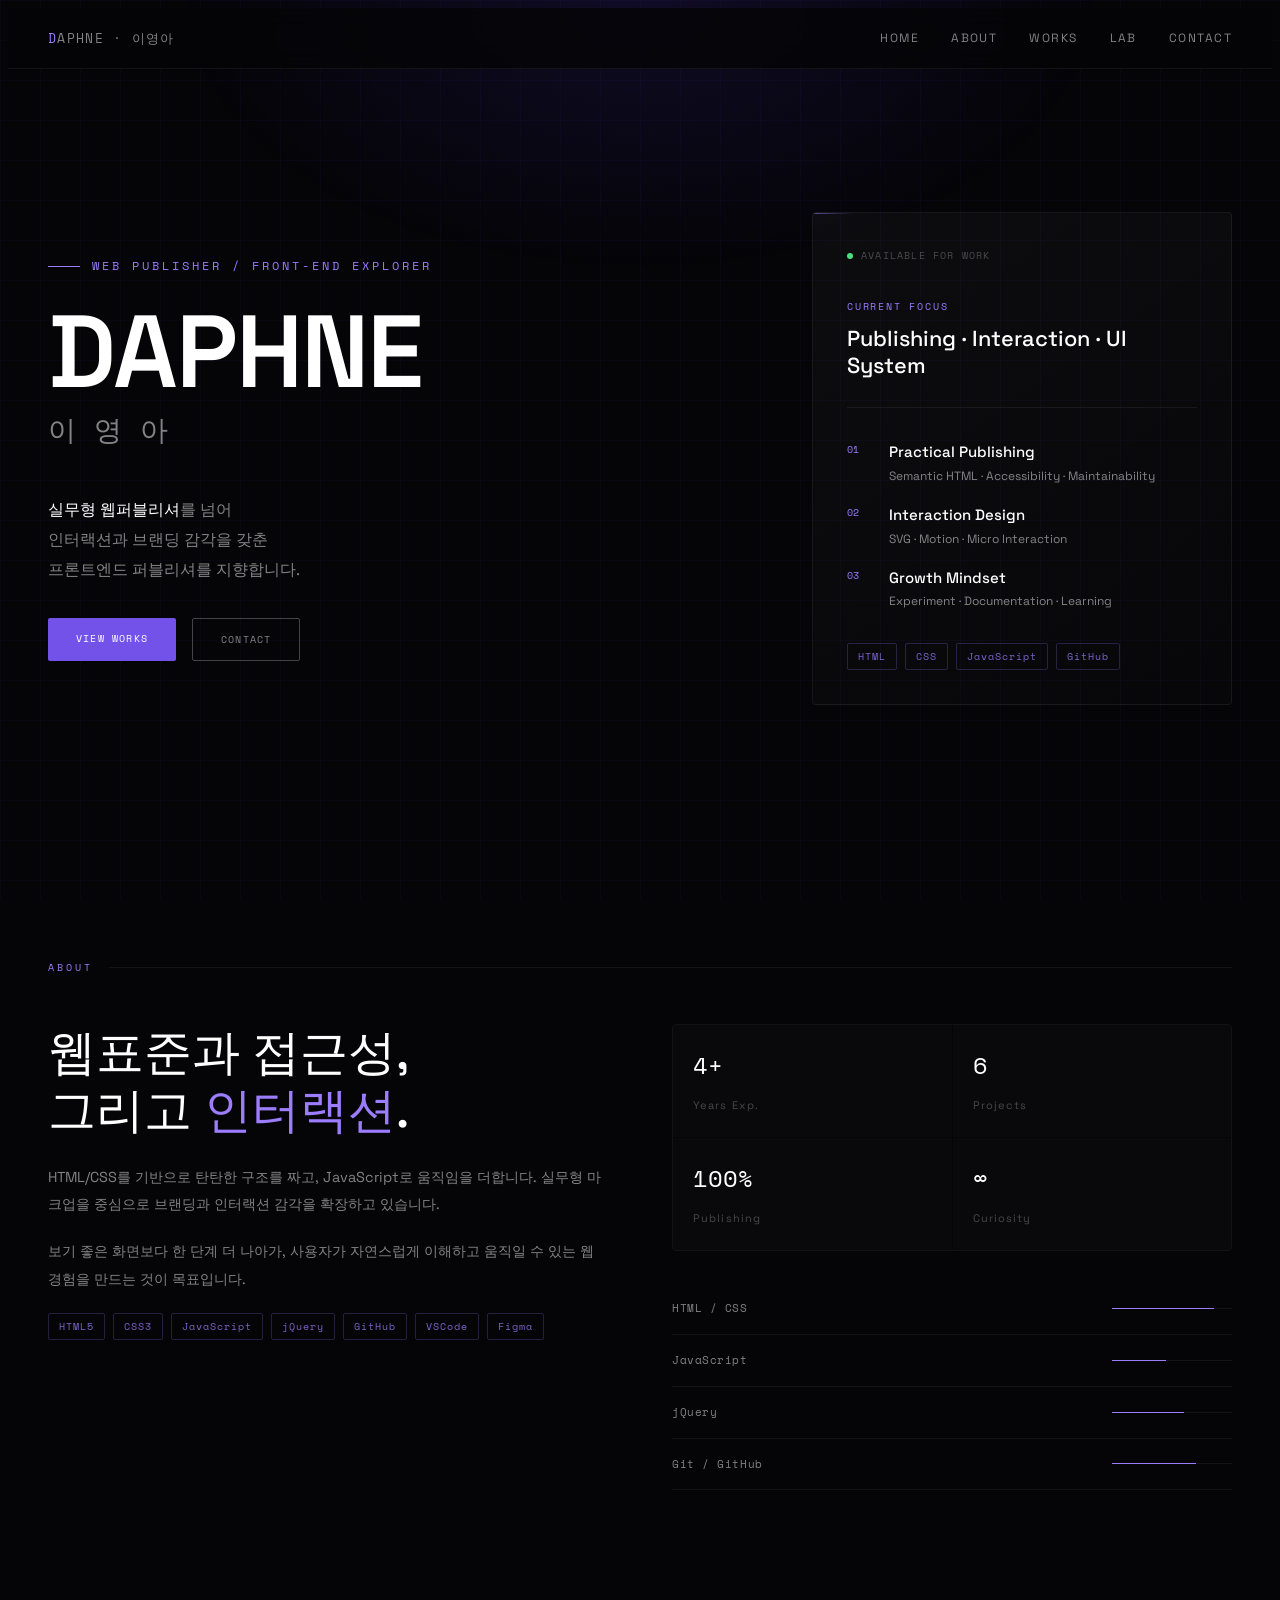
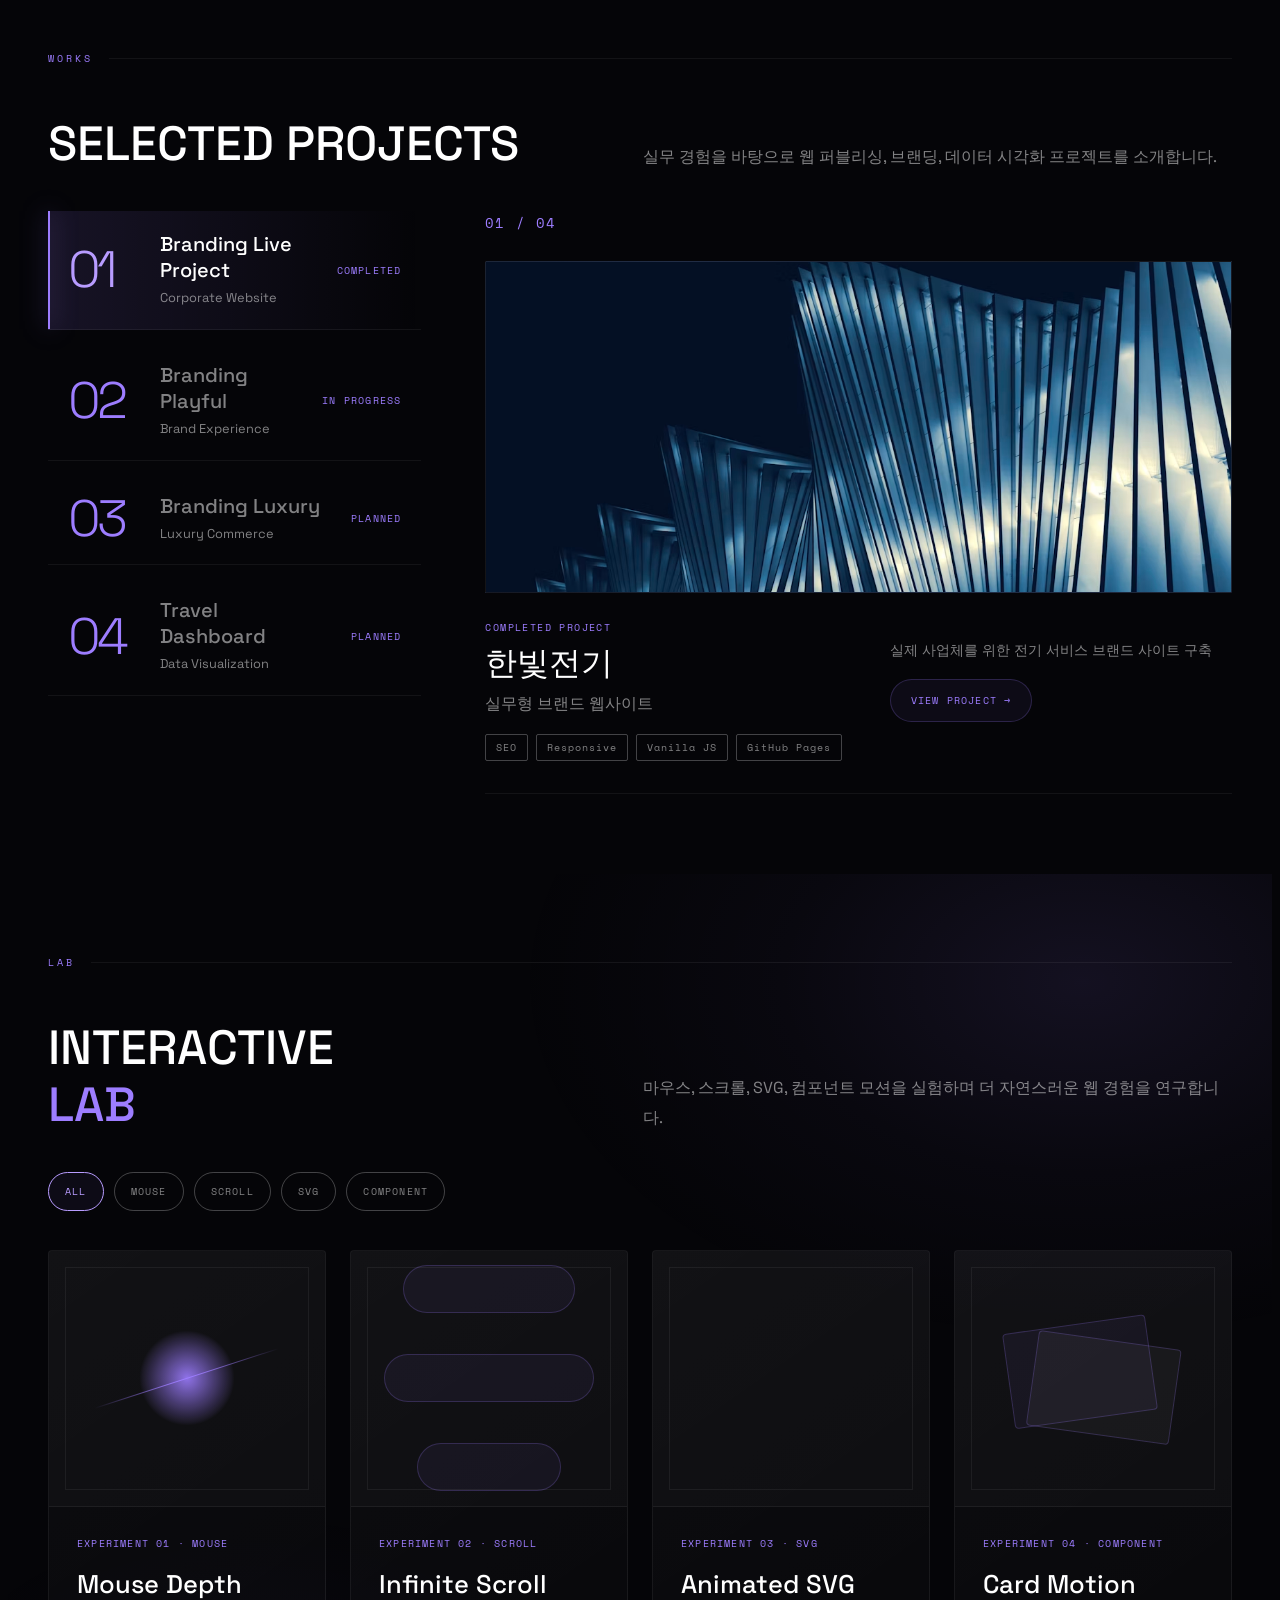
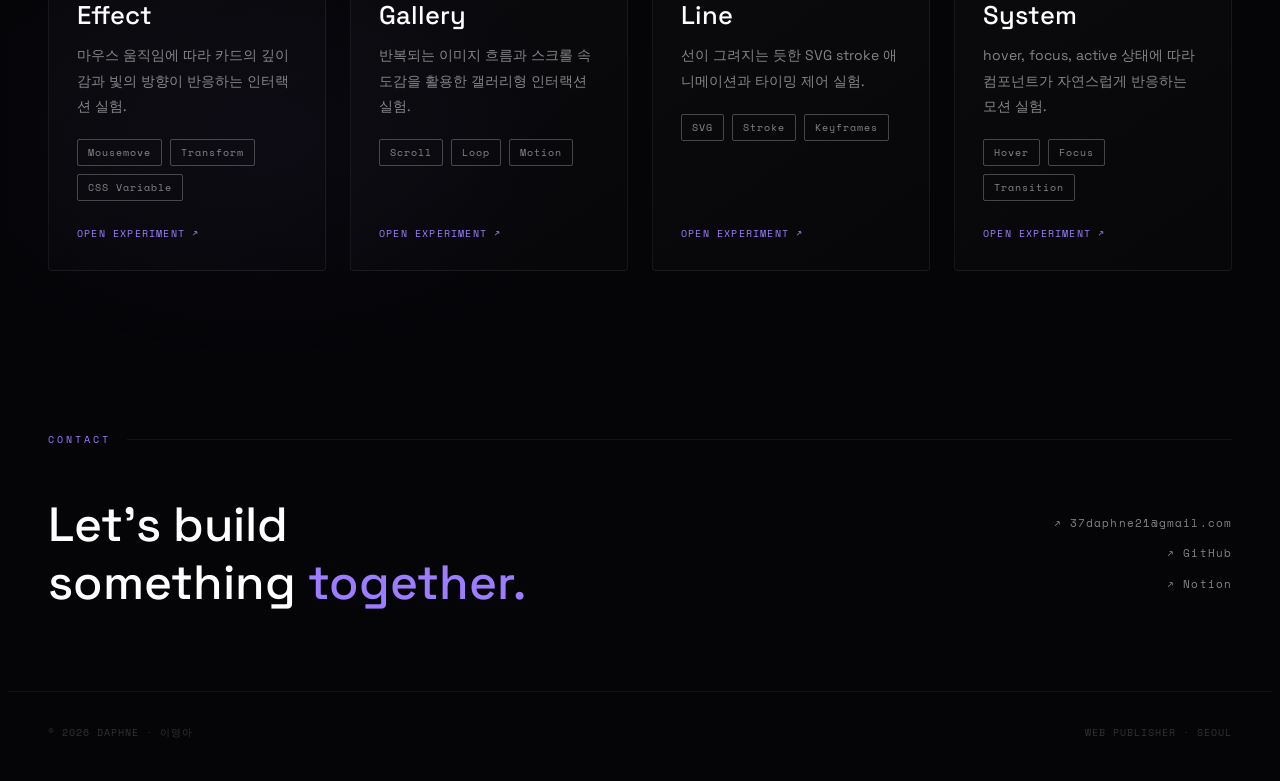
==== commit 0721971c: "[Lab] 1차 완료" ====
--- a/index.html
+++ b/index.html
@@ -238,10 +238,116 @@
       <!-- Lab -->
       <section class="section lab" id="lab">
         <p class="section__label">Lab</p>
-  
+
+        <div class="lab__head">
+          <h2 class="section__title">INTERACTIVE<br><em class="font-highlight">LAB</em></h2>
+          <p class="lab__desc">
+            마우스, 스크롤, SVG, 컴포넌트 모션을 실험하며 더 자연스러운 웹 경험을 연구합니다.
+          </p>
+        </div>
+
+        <div class="lab__filter" aria-label="Lab category filter">
+          <button type="button" class="lab__filter-button is-active" data-lab-filter="all">All</button>
+          <button type="button" class="lab__filter-button" data-lab-filter="mouse">Mouse</button>
+          <button type="button" class="lab__filter-button" data-lab-filter="scroll">Scroll</button>
+          <button type="button" class="lab__filter-button" data-lab-filter="svg">SVG</button>
+          <button type="button" class="lab__filter-button" data-lab-filter="component">Component</button>
+        </div>
+
         <div class="lab__grid">
-          <h2 class="section__title">Small experiments,<br>better interaction.</h2>
-          <p>스크롤, 마우스, SVG, 컴포넌트 단위의 작은 실험을 쌓아 더 자연스러운 사용자 경험을 만드는 공간입니다.</p>
+          <article class="lab-card" data-lab-item data-lab-category="mouse">
+            <a href="./experiments/mouse/mouse-depth.html" class="lab-card__link">
+              <div class="lab-card__visual lab-card__visual--mouse" aria-hidden="true">
+                <span class="lab-card__orb"></span>
+                <span class="lab-card__line"></span>
+              </div>
+
+              <div class="lab-card__content">
+                <p class="lab-card__meta">Experiment 01 · Mouse</p>
+                <h3 class="lab-card__title">Mouse Depth Effect</h3>
+                <p class="lab-card__desc">마우스 움직임에 따라 카드의 깊이감과 빛의 방향이 반응하는 인터랙션 실험.</p>
+
+                <div class="tag tag--mute">
+                  <span>Mousemove</span>
+                  <span>Transform</span>
+                  <span>CSS Variable</span>
+                </div>
+
+                <span class="lab-card__button">Open Experiment ↗</span>
+              </div>
+            </a>
+          </article>
+
+          <article class="lab-card" data-lab-item data-lab-category="scroll">
+            <a href="./experiments/scroll/infinite-gallery.html" class="lab-card__link">
+              <div class="lab-card__visual lab-card__visual--scroll" aria-hidden="true">
+                <span></span>
+                <span></span>
+                <span></span>
+              </div>
+
+              <div class="lab-card__content">
+                <p class="lab-card__meta">Experiment 02 · Scroll</p>
+                <h3 class="lab-card__title">Infinite Scroll Gallery</h3>
+                <p class="lab-card__desc">반복되는 이미지 흐름과 스크롤 속도감을 활용한 갤러리형 인터랙션 실험.</p>
+
+                <div class="tag tag--mute">
+                  <span>Scroll</span>
+                  <span>Loop</span>
+                  <span>Motion</span>
+                </div>
+
+                <span class="lab-card__button">Open Experiment ↗</span>
+              </div>
+            </a>
+          </article>
+
+          <article class="lab-card" data-lab-item data-lab-category="svg">
+            <a href="./experiments/svg/animated-svg-line.html" class="lab-card__link">
+              <div class="lab-card__visual lab-card__visual--svg" aria-hidden="true">
+                <svg viewBox="0 0 220 120" focusable="false">
+                  <path d="M20 90 C60 20, 120 20, 160 88 S210 90, 210 35"></path>
+                </svg>
+              </div>
+
+              <div class="lab-card__content">
+                <p class="lab-card__meta">Experiment 03 · SVG</p>
+                <h3 class="lab-card__title">Animated SVG Line</h3>
+                <p class="lab-card__desc">선이 그려지는 듯한 SVG stroke 애니메이션과 타이밍 제어 실험.</p>
+
+                <div class="tag tag--mute">
+                  <span>SVG</span>
+                  <span>Stroke</span>
+                  <span>Keyframes</span>
+                </div>
+
+                <span class="lab-card__button">Open Experiment ↗</span>
+              </div>
+            </a>
+          </article>
+
+          <article class="lab-card" data-lab-item data-lab-category="component">
+            <a href="./experiments/component/cart-motion.html" class="lab-card__link">
+              <div class="lab-card__visual lab-card__visual--component" aria-hidden="true">
+                <span></span>
+                <span></span>
+              </div>
+
+              <div class="lab-card__content">
+                <p class="lab-card__meta">Experiment 04 · Component</p>
+                <h3 class="lab-card__title">Card Motion System</h3>
+                <p class="lab-card__desc">hover, focus, active 상태에 따라 컴포넌트가 자연스럽게 반응하는 모션 실험.</p>
+
+                <div class="tag tag--mute">
+                  <span>Hover</span>
+                  <span>Focus</span>
+                  <span>Transition</span>
+                </div>
+
+                <span class="lab-card__button">Open Experiment ↗</span>
+              </div>
+            </a>
+          </article>
         </div>
       </section>
   
--- a/assets/css/style.css
+++ b/assets/css/style.css
@@ -154,6 +154,7 @@
 }
 
 .section {
+  overflow: hidden;
   position: relative;
   z-index: 1;
   padding-block: clamp(3.5rem, 8vw, 5rem);
@@ -751,17 +752,270 @@
 
 
 /* Lab */
+.lab {
+  background:
+    radial-gradient(
+      ellipse 60% 45% at 85% 10%,
+      rgba(157, 125, 255, 0.10) 0%,
+      rgba(157, 125, 255, 0.03) 40%,
+      transparent 75%
+    ),
+    radial-gradient(
+      ellipse 40% 30% at 20% 80%,
+      rgba(157, 125, 255, 0.04) 0%,
+      transparent 70%
+    );
+}
+
+.lab__head {
+  display: grid;
+  grid-template-columns: minmax(0, 0.9fr) minmax(16rem, 1fr);
+  align-items: end;
+  gap: clamp(1.5rem, 5vw, 4rem);
+  margin-bottom: clamp(1.5rem, 3vw, 2.5rem);
+}
+
+.lab__desc {
+  color: var(--color-muted);
+  font-size: clamp(0.875rem, 1.4vw, 1rem);
+  line-height: 1.9;
+}
+
+.lab__filter {
+  display: flex;
+  flex-wrap: wrap;
+  gap: 0.625rem;
+  margin-bottom: clamp(1.5rem, 3vw, 2.5rem);
+}
+
+.lab__filter-button {
+  padding: 0.625rem 1rem;
+  border: 1px solid var(--color-dim);
+  border-radius: 999px;
+  color: var(--color-muted);
+  font-family: var(--font-mono);
+  font-size: 0.625rem;
+  letter-spacing: 0.12em;
+  text-transform: uppercase;
+  transition: color 0.2s ease, border-color 0.2s ease, background 0.2s ease;
+}
+
+.lab__filter-button:hover,
+.lab__filter-button:focus-visible,
+.lab__filter-button.is-active {
+  border-color: var(--color-accent-light);
+  background: var(--color-accent-dim);
+  color: var(--color-accent-light);
+}
+
 .lab__grid {
   display: grid;
-  grid-template-columns: 1fr 1fr;
-  align-items: end;
-  gap: clamp(2rem, 5vw, 4rem);
-}
-
-.lab__grid p {
-  color: rgba(255, 255, 255, 0.35);
-  font-size: 0.9rem;
-  line-height: 1.9;
+  grid-template-columns: repeat(4, minmax(0, 1fr));
+  gap: clamp(1rem, 2vw, 1.5rem);
+}
+
+.lab-card {
+  min-height: 100%;
+}
+
+.lab-card.is-hidden {
+  display: none;
+}
+
+.lab-card__link {
+  overflow: hidden;
+  position: relative;
+  display: flex;
+  flex-direction: column;
+  min-height: 100%;
+  border: 1px solid var(--color-border);
+  border-radius: 0.25rem;
+  background: linear-gradient(145deg, rgba(255, 255, 255, 0.035), rgba(255, 255, 255, 0.012));
+  transition: transform 0.25s ease, border-color 0.25s ease, background 0.25s ease, box-shadow 0.25s ease;
+}
+
+.lab-card__link:hover,
+.lab-card__link:focus-visible {
+  border-color: var(--color-accent-border);
+  background: linear-gradient(145deg, rgba(157, 125, 255, 0.08), rgba(255, 255, 255, 0.012));
+  box-shadow: 0 0 2rem rgba(157, 125, 255, 0.12);
+  transform: translateY(-0.375rem);
+}
+
+.lab-card__visual {
+  overflow: hidden;
+  position: relative;
+  display: grid;
+  place-items: center;
+  min-height: clamp(10rem, 22vw, 16rem);
+  border-bottom: 1px solid var(--color-border);
+  background: rgba(255, 255, 255, 0.02);
+}
+
+.lab-card__visual::before {
+  content: '';
+  position: absolute;
+  inset: 1rem;
+  border: 1px solid rgba(255, 255, 255, 0.06);
+}
+
+.lab-card__visual--mouse .lab-card__orb {
+  position: absolute;
+  width: clamp(4rem, 8vw, 6rem);
+  height: clamp(4rem, 8vw, 6rem);
+  border-radius: 50%;
+  background: radial-gradient(circle, rgba(157, 125, 255, 0.9), rgba(157, 125, 255, 0.08) 65%, transparent 70%);
+  animation: labOrb 4s ease-in-out infinite;
+}
+
+.lab-card__visual--mouse .lab-card__line {
+  position: absolute;
+  width: 70%;
+  height: 1px;
+  background: linear-gradient(90deg, transparent, var(--color-accent), transparent);
+  transform: rotate(-18deg);
+}
+
+.lab-card__visual--scroll {
+  gap: 0.75rem;
+}
+
+.lab-card__visual--scroll span {
+  width: 62%;
+  height: clamp(2rem, 4vw, 3rem);
+  border: 1px solid var(--color-accent-border);
+  border-radius: 999px;
+  background: var(--color-accent-dim);
+  animation: labScroll 3s ease-in-out infinite;
+}
+
+.lab-card__visual--scroll span:nth-child(2) {
+  width: 76%;
+  animation-delay: 0.15s;
+}
+
+.lab-card__visual--scroll span:nth-child(3) {
+  width: 52%;
+  animation-delay: 0.3s;
+}
+
+.lab-card__visual--svg svg {
+  width: 72%;
+}
+
+.lab-card__visual--svg path {
+  fill: none;
+  stroke: var(--color-accent);
+  stroke-width: 3;
+  stroke-linecap: round;
+  stroke-dasharray: 420;
+  stroke-dashoffset: 420;
+  animation: labSvgLine 3.2s ease-in-out infinite;
+}
+
+.lab-card__visual--component span {
+  position: absolute;
+  width: clamp(6rem, 12vw, 9rem);
+  height: clamp(4rem, 8vw, 6rem);
+  border: 1px solid var(--color-accent-border);
+  border-radius: 0.25rem;
+  background: var(--color-accent-dim);
+  transform: rotate(-8deg) translate(-0.75rem, -0.5rem);
+  animation: labCardMotion 4s ease-in-out infinite;
+}
+
+.lab-card__visual--component span:nth-child(2) {
+  background: rgba(255, 255, 255, 0.04);
+  transform: rotate(8deg) translate(0.75rem, 0.5rem);
+  animation-delay: 0.2s;
+}
+
+.lab-card__content {
+  display: flex;
+  flex: 1;
+  flex-direction: column;
+  padding: clamp(1.25rem, 3vw, 1.75rem);
+}
+
+.lab-card__meta {
+  color: var(--color-accent);
+  font-family: var(--font-mono);
+  font-size: 0.625rem;
+  letter-spacing: 0.12em;
+  text-transform: uppercase;
+}
+
+.lab-card__title {
+  margin-top: 1rem;
+  color: var(--color-white);
+  font-size: clamp(1.25rem, 2vw, 1.625rem);
+  font-weight: 500;
+  line-height: 1.25;
+}
+
+.lab-card__desc {
+  margin-top: 0.75rem;
+  margin-bottom: 1.25rem;
+  color: var(--color-muted);
+  font-size: 0.875rem;
+  line-height: 1.8;
+}
+
+.lab-card__button {
+  display: inline-block;
+  margin-top: auto;
+  padding-top: 1.5rem;
+  color: var(--color-accent);
+  font-family: var(--font-mono);
+  font-size: 0.625rem;
+  letter-spacing: 0.12em;
+  text-transform: uppercase;
+}
+
+@keyframes labOrb {
+  0%, 100% {
+    transform: translate(-1.5rem, -0.75rem) scale(1);
+  }
+
+  50% {
+    transform: translate(1.5rem, 0.75rem) scale(1.12);
+  }
+}
+
+@keyframes labScroll {
+  0%, 100% {
+    opacity: 0.45;
+    transform: translateX(-0.75rem);
+  }
+
+  50% {
+    opacity: 1;
+    transform: translateX(0.75rem);
+  }
+}
+
+@keyframes labSvgLine {
+  0% {
+    stroke-dashoffset: 420;
+  }
+
+  45%, 65% {
+    stroke-dashoffset: 0;
+  }
+
+  100% {
+    stroke-dashoffset: -420;
+  }
+}
+
+@keyframes labCardMotion {
+  0%, 100% {
+    translate: 0 0;
+  }
+
+  50% {
+    translate: 0 -0.75rem;
+  }
 }
 
 
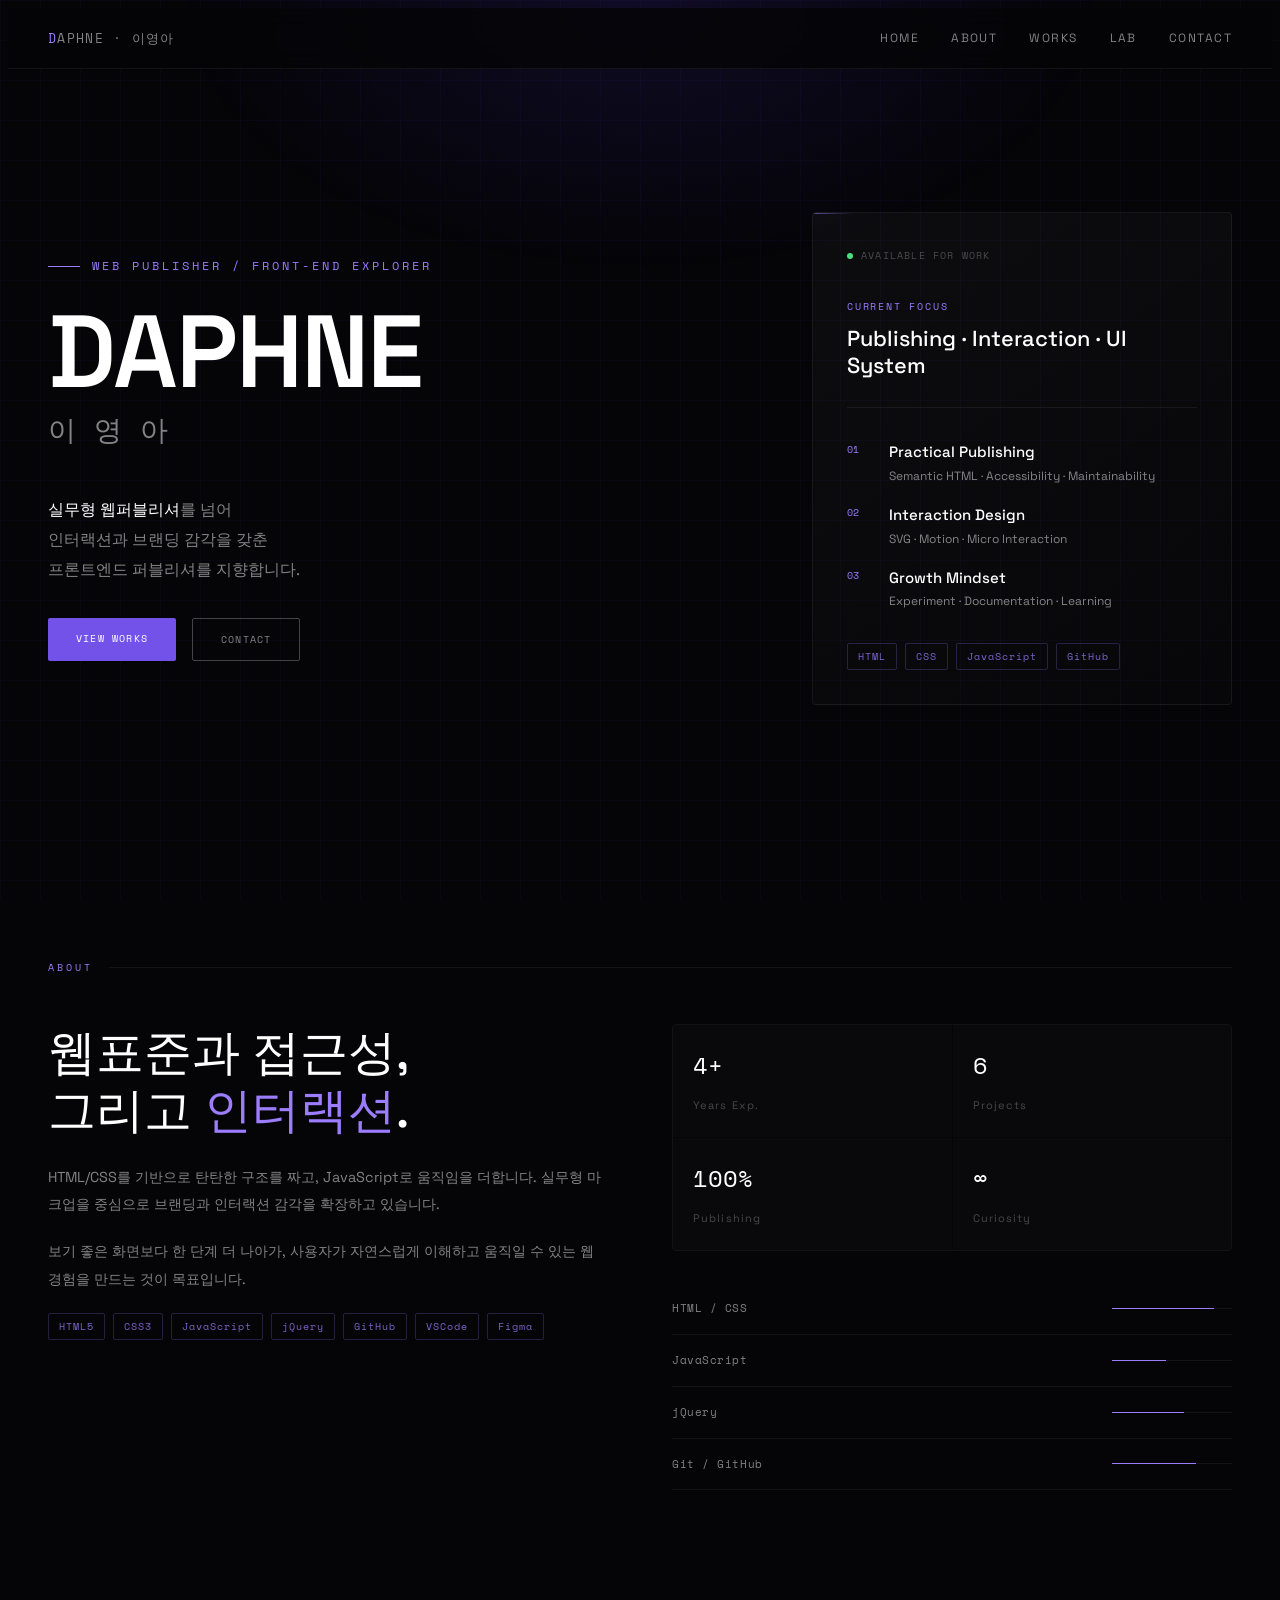
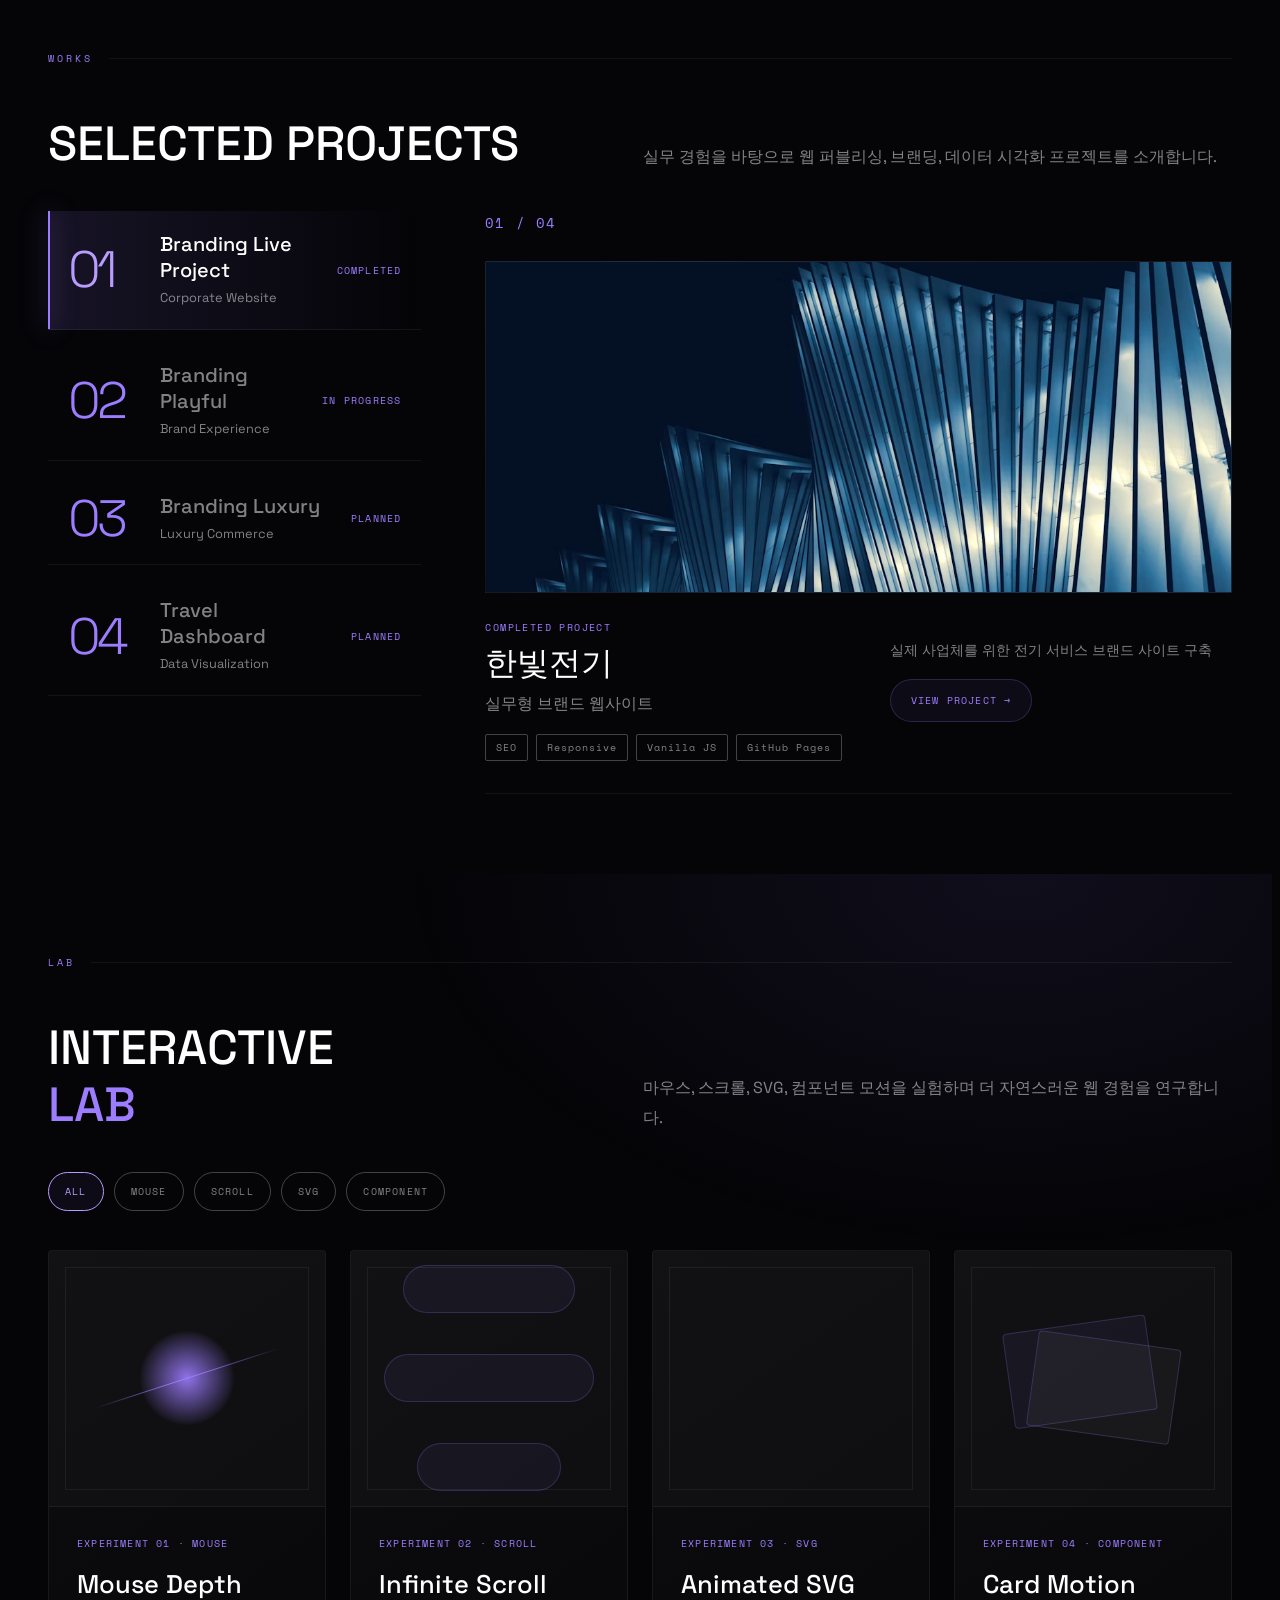
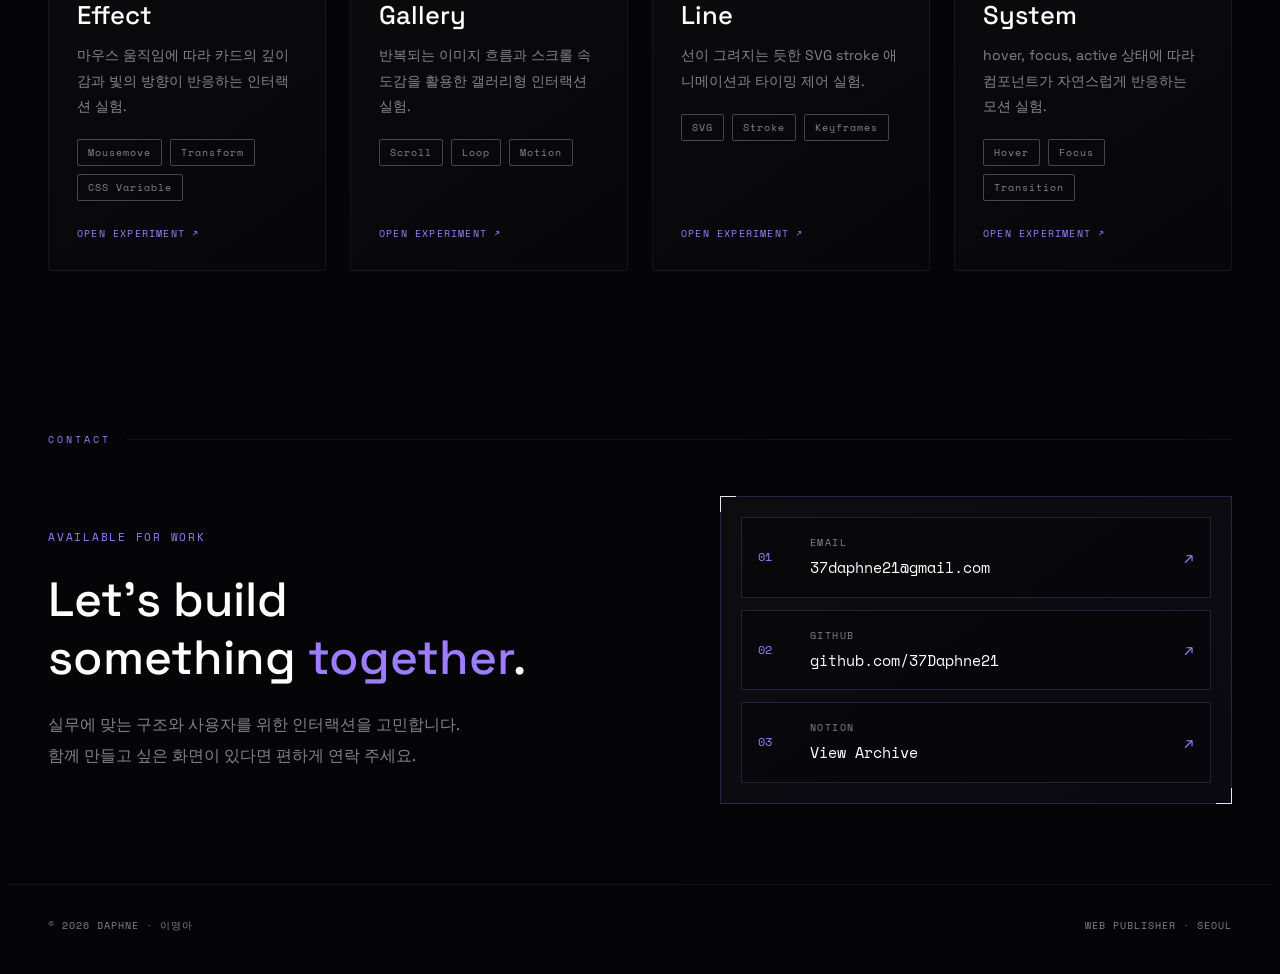
==== commit 2d3ec8f2: "[Contact] 1차 완료" ====
--- a/index.html
+++ b/index.html
@@ -240,7 +240,7 @@
         <p class="section__label">Lab</p>
 
         <div class="lab__head">
-          <h2 class="section__title">INTERACTIVE<br><em class="font-highlight">LAB</em></h2>
+          <h2 class="section__title">INTERACTIVE<br> <em class="font-highlight">LAB</em></h2>
           <p class="lab__desc">
             마우스, 스크롤, SVG, 컴포넌트 모션을 실험하며 더 자연스러운 웹 경험을 연구합니다.
           </p>
@@ -351,20 +351,48 @@
         </div>
       </section>
   
-      <!-- Contact -->
-      <section class="section contact" id="contact">
-        <p class="section__label">Contact</p>
-  
-        <div class="contact__grid">
-          <h2 class="section__title">Let's build<br>something <em class="font-highlight">together.</em></h2>
-  
-          <div class="contact__links">
-            <a href="mailto:37daphne21@gmail.com">↗ 37daphne21@gmail.com</a>
-            <a href="https://github.com/37Daphne21" target="_blank" rel="noopener">↗ GitHub</a>
-            <a href="https://www.notion.so/daphne3721/" target="_blank" rel="noopener">↗ Notion</a>
-          </div>
-        </div>
-      </section>
+<!-- Contact -->
+<section class="section contact" id="contact">
+  <p class="section__label">Contact</p>
+
+  <div class="contact__grid">
+    <div class="contact__content">
+      <p class="contact__eyebrow">Available for work</p>
+
+      <h2 class="section__title">
+        Let's build<br>something <em class="font-highlight">together</em>.
+      </h2>
+
+      <p class="contact__desc">
+        실무에 맞는 구조와 사용자를 위한 인터랙션을 고민합니다.<br>
+        함께 만들고 싶은 화면이 있다면 편하게 연락 주세요.
+      </p>
+    </div>
+
+    <div class="contact__panel">
+      <a class="contact__link" href="mailto:37daphne21@gmail.com">
+        <span class="contact__num">01</span>
+        <span class="contact__name">Email</span>
+        <strong class="contact__value">37daphne21@gmail.com</strong>
+        <span class="contact__arrow" aria-hidden="true">↗</span>
+      </a>
+
+      <a class="contact__link" href="https://github.com/37Daphne21" target="_blank" rel="noopener">
+        <span class="contact__num">02</span>
+        <span class="contact__name">GitHub</span>
+        <strong class="contact__value">github.com/37Daphne21</strong>
+        <span class="contact__arrow" aria-hidden="true">↗</span>
+      </a>
+
+      <a class="contact__link" href="https://app.notion.com/p/5a17127dd78a447a82ef6e373af725c3?v=7a2f6ddebd17418d9bafcb9343d3eb75&source=copy_link" target="_blank" rel="noopener">
+        <span class="contact__num">03</span>
+        <span class="contact__name">Notion</span>
+        <strong class="contact__value">View Archive</strong>
+        <span class="contact__arrow" aria-hidden="true">↗</span>
+      </a>
+    </div>
+  </div>
+</section>
     </main>
 
     <!-- Footer -->
--- a/assets/css/style.css
+++ b/assets/css/style.css
@@ -755,14 +755,9 @@
 .lab {
   background:
     radial-gradient(
-      ellipse 60% 45% at 85% 10%,
-      rgba(157, 125, 255, 0.10) 0%,
-      rgba(157, 125, 255, 0.03) 40%,
-      transparent 75%
-    ),
-    radial-gradient(
-      ellipse 40% 30% at 20% 80%,
-      rgba(157, 125, 255, 0.04) 0%,
+      ellipse 70% 50% at 80% 0%,
+      rgba(157, 125, 255, 0.08) 0%,
+      rgba(157, 125, 255, 0.04) 35%,
       transparent 70%
     );
 }
@@ -771,7 +766,7 @@
   display: grid;
   grid-template-columns: minmax(0, 0.9fr) minmax(16rem, 1fr);
   align-items: end;
-  gap: clamp(1.5rem, 5vw, 4rem);
+  gap: clamp(1rem, 5vw, 4rem);
   margin-bottom: clamp(1.5rem, 3vw, 2.5rem);
 }
 
@@ -972,82 +967,128 @@
   text-transform: uppercase;
 }
 
-@keyframes labOrb {
-  0%, 100% {
-    transform: translate(-1.5rem, -0.75rem) scale(1);
-  }
-
-  50% {
-    transform: translate(1.5rem, 0.75rem) scale(1.12);
-  }
-}
-
-@keyframes labScroll {
-  0%, 100% {
-    opacity: 0.45;
-    transform: translateX(-0.75rem);
-  }
-
-  50% {
-    opacity: 1;
-    transform: translateX(0.75rem);
-  }
-}
-
-@keyframes labSvgLine {
-  0% {
-    stroke-dashoffset: 420;
-  }
-
-  45%, 65% {
-    stroke-dashoffset: 0;
-  }
-
-  100% {
-    stroke-dashoffset: -420;
-  }
-}
-
-@keyframes labCardMotion {
-  0%, 100% {
-    translate: 0 0;
-  }
-
-  50% {
-    translate: 0 -0.75rem;
-  }
-}
-
 
 /* Contact */
 .contact__grid {
   display: grid;
-  grid-template-columns: 1fr auto;
+  grid-template-columns: minmax(0, 1fr) minmax(20rem, 32rem);
   align-items: center;
-  gap: clamp(2rem, 5vw, 4rem);
-}
-
-.contact__links {
-  display: flex;
-  flex-direction: column;
-  align-items: flex-end;
+  gap: clamp(2rem, 6vw, 5rem);
+}
+
+.contact__content {
+  display: grid;
+  gap: clamp(1rem, 2vw, 1.5rem);
+}
+
+.contact__eyebrow {
+  color: var(--color-accent);
+  font-family: var(--font-mono);
+  font-size: 0.6875rem;
+  letter-spacing: 0.16em;
+  text-transform: uppercase;
+}
+
+.contact__title {
+  color: var(--color-white);
+  font-size: clamp(3.5rem, 9vw, 7.5rem);
+  font-weight: 600;
+  line-height: 0.92;
+  letter-spacing: -0.06em;
+  text-transform: uppercase;
+}
+
+.contact__desc {
+  max-width: 34rem;
+  color: var(--color-muted);
+  font-size: clamp(0.875rem, 1.4vw, 1rem);
+  line-height: 1.9;
+}
+
+.contact__panel {
+  position: relative;
+  display: grid;
   gap: 0.75rem;
-}
-
-.contact__links a {
-  display: flex;
+  padding: clamp(1rem, 2.5vw, 1.25rem);
+  border: 1px solid var(--color-accent-border);
+  background: linear-gradient(145deg, rgba(255, 255, 255, 0.035), rgba(157, 125, 255, 0.04));
+  box-shadow: 0 1.5rem 5rem rgba(0, 0, 0, 0.22);
+}
+
+.contact__panel::before,
+.contact__panel::after {
+  content: "";
+  position: absolute;
+  width: 1rem;
+  height: 1rem;
+  border-color: var(--color-accent);
+  pointer-events: none;
+}
+
+.contact__panel::before {
+  top: -1px;
+  left: -1px;
+  border-top: 1px solid;
+  border-left: 1px solid;
+}
+
+.contact__panel::after {
+  right: -1px;
+  bottom: -1px;
+  border-right: 1px solid;
+  border-bottom: 1px solid;
+}
+
+.contact__link {
+  display: grid;
+  grid-template-columns: 2.25rem minmax(0, 1fr) auto;
+  gap: 0.25rem 1rem;
   align-items: center;
-  gap: 0.5rem;
-  color: var(--color-muted);
-  font-family: var(--font-mono);
-  font-size: 11px;
-  letter-spacing: 0.1em;
-  transition: color 0.2s;
-}
-
-.contact__links a:hover,
-.contact__links a:focus-visible {
-  color: var(--color-accent);
+  padding: clamp(0.875rem, 2vw, 1rem);
+  border: 1px solid rgba(157, 125, 255, 0.2);
+  background: rgba(5, 5, 8, 0.56);
+  color: var(--color-white);
+  transition: transform 0.2s ease, border-color 0.2s ease, background 0.2s ease, box-shadow 0.2s ease;
+}
+
+.contact__num {
+  grid-row: span 2;
+  color: var(--color-accent);
+  font-family: var(--font-mono);
+  font-size: 0.75rem;
+}
+
+.contact__name {
+  color: var(--color-muted);
+  font-family: var(--font-mono);
+  font-size: 0.625rem;
+  letter-spacing: 0.14em;
+  text-transform: uppercase;
+}
+
+.contact__value {
+  overflow: hidden;
+  color: var(--color-white);
+  font-family: var(--font-mono);
+  font-size: clamp(0.8125rem, 1.4vw, 0.9375rem);
+  font-weight: 400;
+  text-overflow: ellipsis;
+  white-space: nowrap;
+}
+
+.contact__arrow {
+  grid-column: 3;
+  grid-row: 1 / 3;
+  color: var(--color-accent);
+  font-size: 1rem;
+}
+
+.contact__link:hover,
+.contact__link:focus-visible {
+  transform: translateY(-0.25rem);
+  border-color: var(--color-accent);
+  background: rgba(157, 125, 255, 0.1);
+  box-shadow: 0 0 1.5rem rgba(157, 125, 255, 0.18);
 }
 
 
@@ -1066,7 +1107,7 @@
 }
 
 .footer span {
-  color: rgba(255, 255, 255, 0.18);
+  color: var(--color-muted);
   font-family: var(--font-mono);
   font-size: 10px;
   letter-spacing: 0.1em;
@@ -1087,6 +1128,52 @@
 
   50% {
     opacity: 0.3;
+  }
+}
+
+@keyframes labOrb {
+  0%, 100% {
+    transform: translate(-1.5rem, -0.75rem) scale(1);
+  }
+
+  50% {
+    transform: translate(1.5rem, 0.75rem) scale(1.12);
+  }
+}
+
+@keyframes labScroll {
+  0%, 100% {
+    opacity: 0.45;
+    transform: translateX(-0.75rem);
+  }
+
+  50% {
+    opacity: 1;
+    transform: translateX(0.75rem);
+  }
+}
+
+@keyframes labSvgLine {
+  0% {
+    stroke-dashoffset: 420;
+  }
+
+  45%, 65% {
+    stroke-dashoffset: 0;
+  }
+
+  100% {
+    stroke-dashoffset: -420;
+  }
+}
+
+@keyframes labCardMotion {
+  0%, 100% {
+    translate: 0 0;
+  }
+
+  50% {
+    translate: 0 -0.75rem;
   }
 }
 
@@ -1189,6 +1276,14 @@
     padding-top: 0;
   }
 
+  .lab__head {
+    grid-template-columns: 1fr;
+  }
+
+  .lab__head br {
+    display: none;
+  }
+
   .lab__grid {
     grid-template-columns: 1fr;
   }
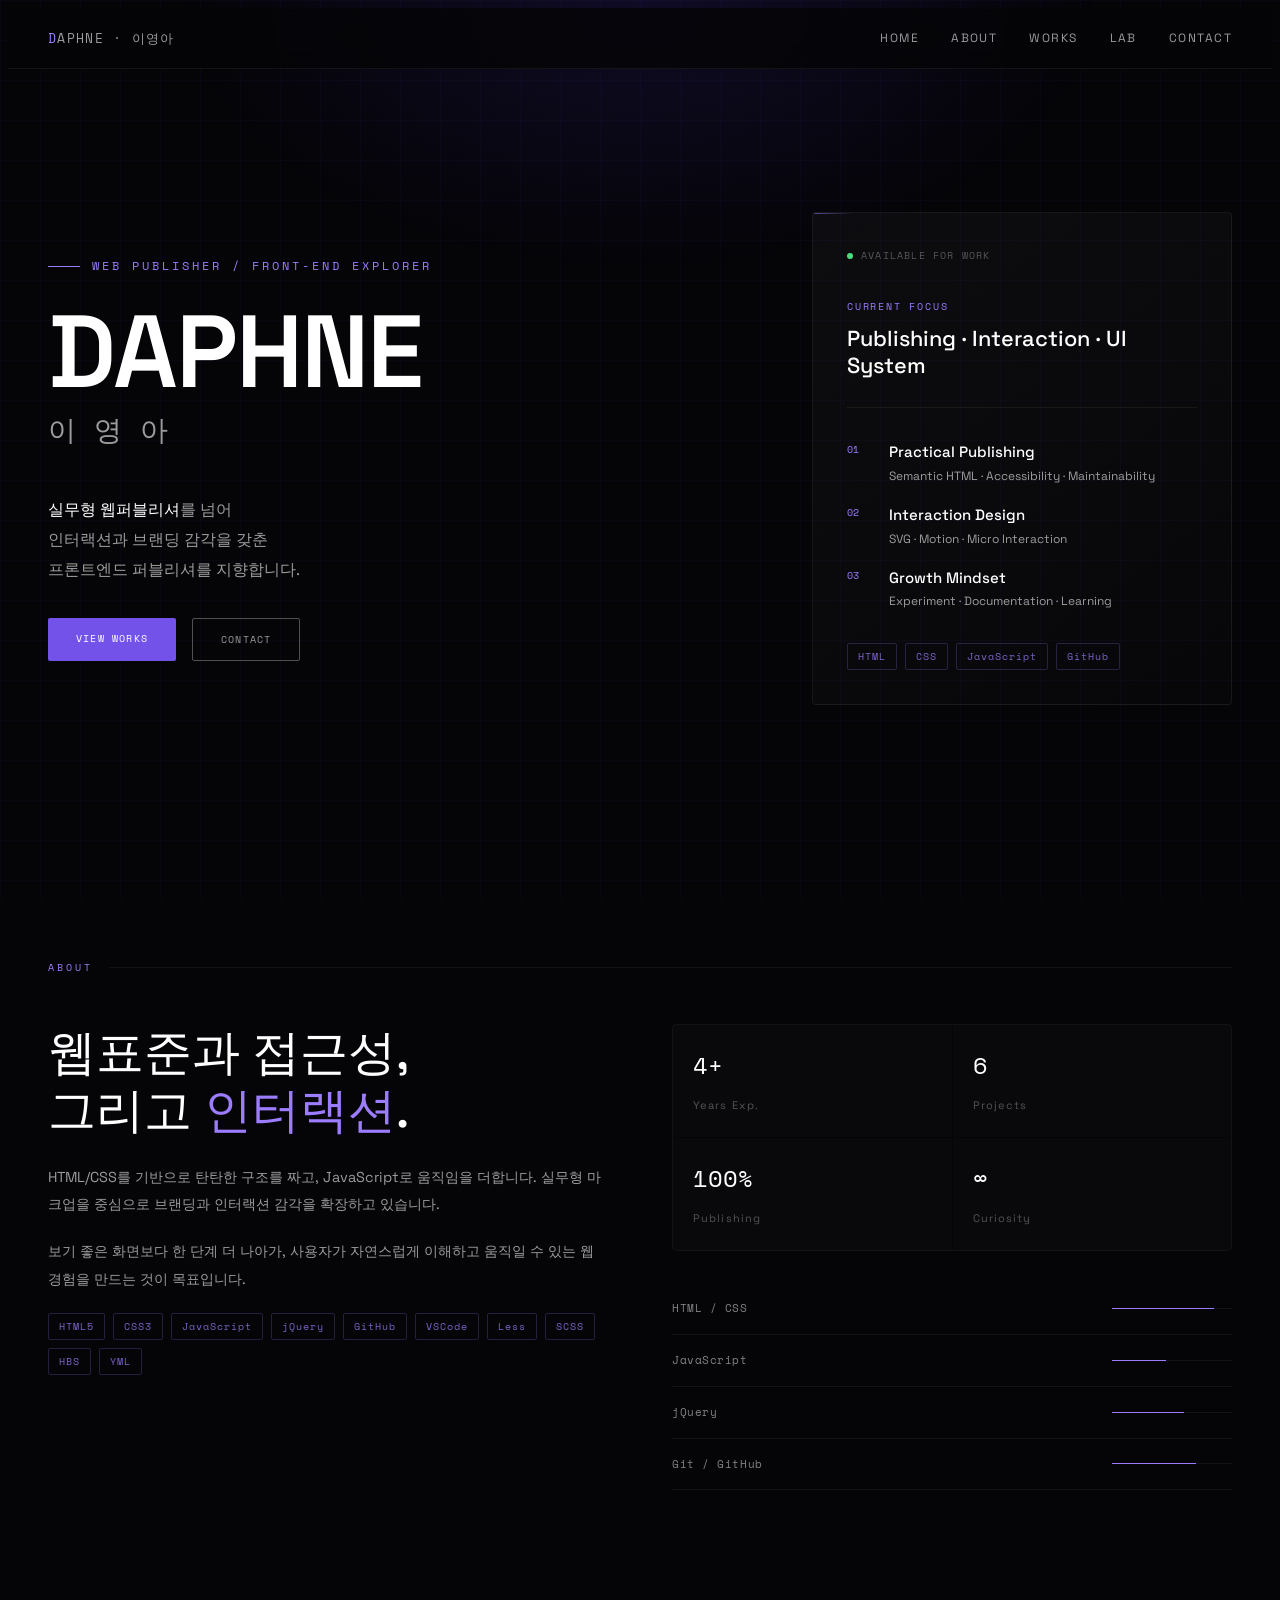
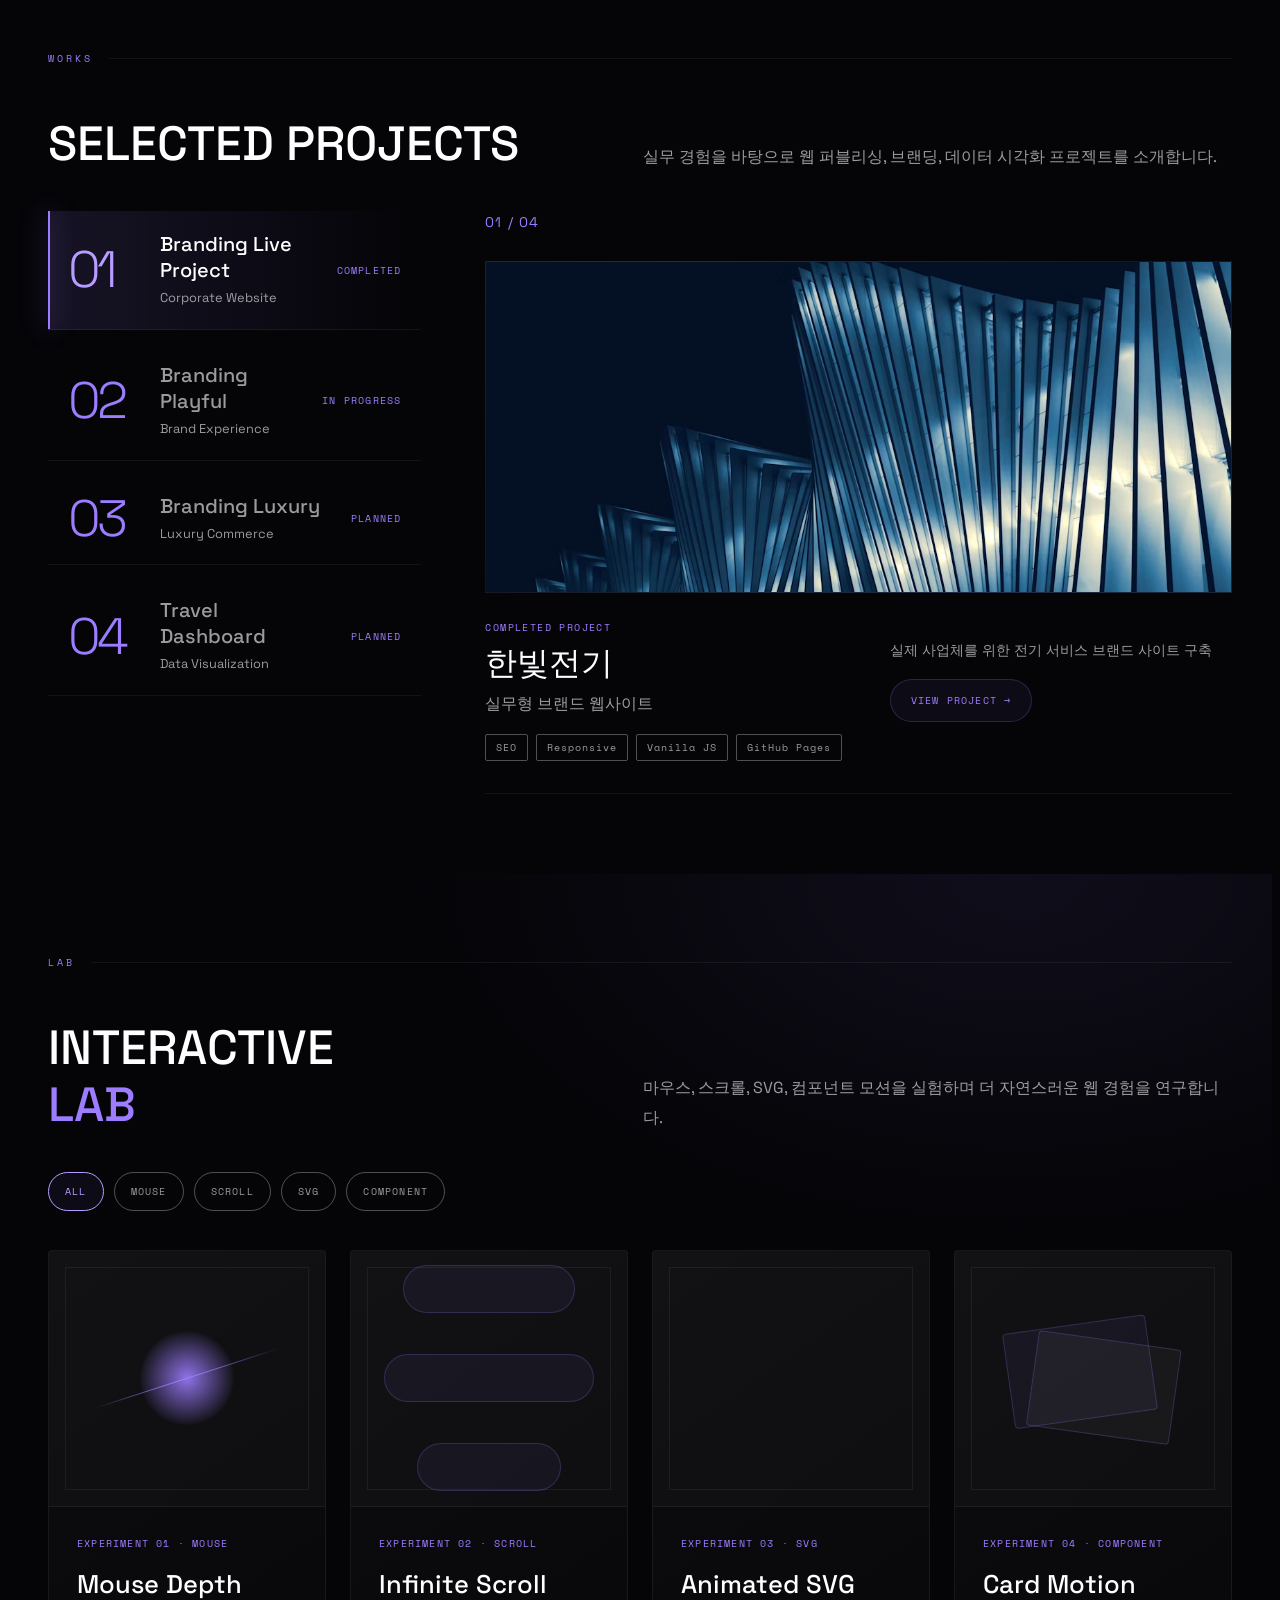
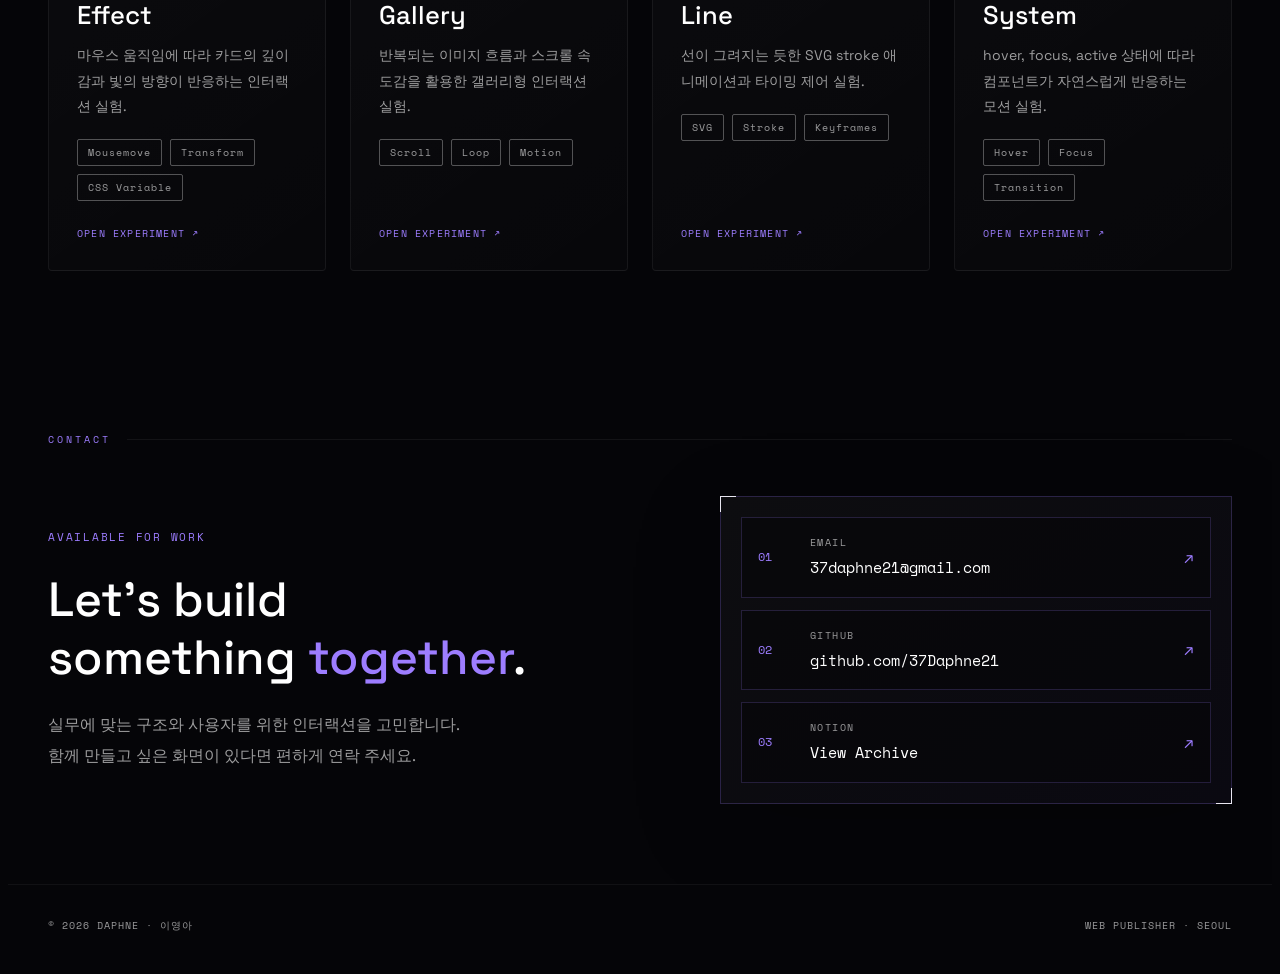
==== commit 3455de67: "[Main] 소스 개선 : Works 카운팅 자동화 / About 스택 태그 정리 / LAB 모바일 개선 / 폰트색상 밝게 변경" ====
--- a/index.html
+++ b/index.html
@@ -123,7 +123,10 @@
               <span>jQuery</span>
               <span>GitHub</span>
               <span>VSCode</span>
-              <span>Figma</span>
+              <span>Less</span>
+              <span>SCSS</span>
+              <span>HBS</span>
+              <span>YML</span>
             </div>
           </div>
   
--- a/assets/css/style.css
+++ b/assets/css/style.css
@@ -34,8 +34,8 @@
   --color-black: #000;
   --color-white: #ffffff;
   --color-bg: #050508;
-  --color-muted: rgba(255, 255, 255, 0.5);
-  --color-dim: rgba(255, 255, 255, 0.25);
+  --color-muted: rgba(255, 255, 255, 0.6);
+  --color-dim: rgba(255, 255, 255, 0.3);
   --color-surface: rgba(255, 255, 255, 0.02);
   --color-border: rgba(255, 255, 255, 0.06);
   --color-text: #e8e6f0;
@@ -655,7 +655,6 @@
 
 .works-preview__count {
   color: var(--color-accent);
-  font-family: var(--font-mono);
   font-size: 0.875rem;
   letter-spacing: 0.08em;
 }
